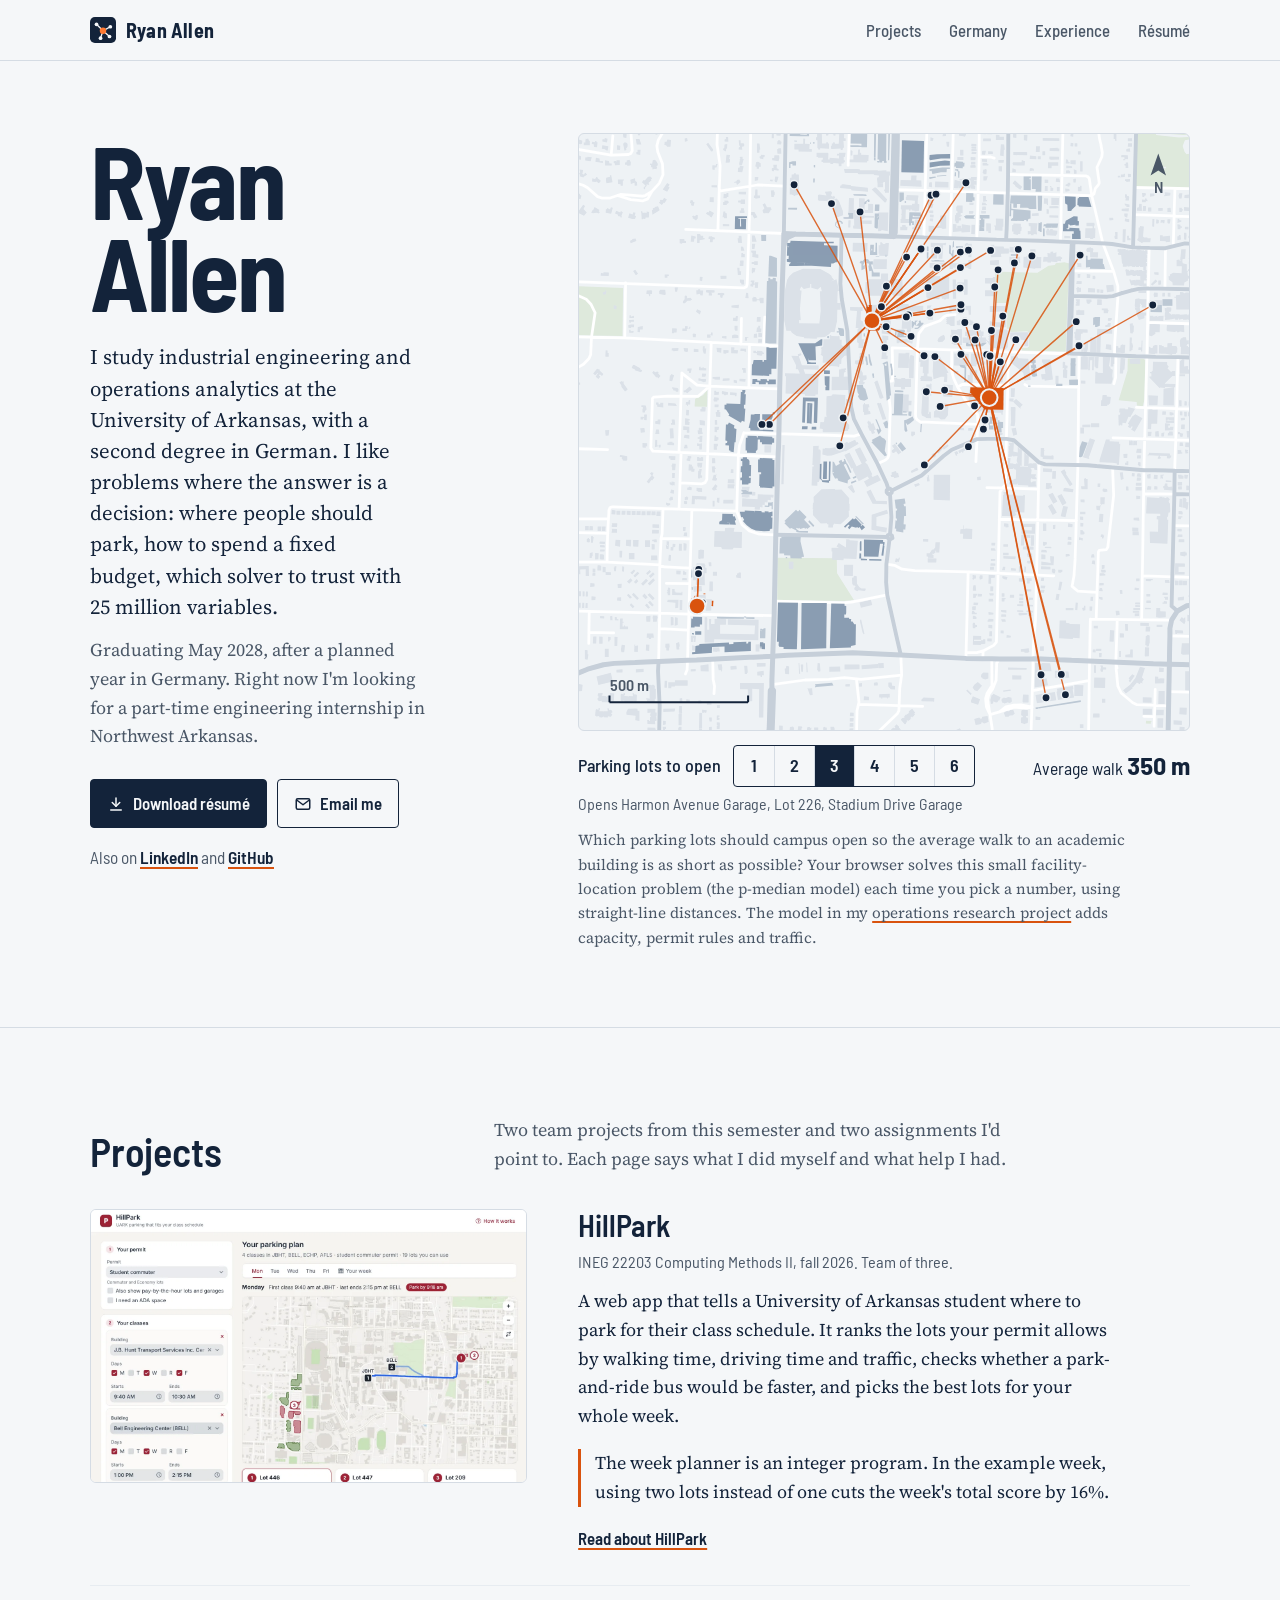
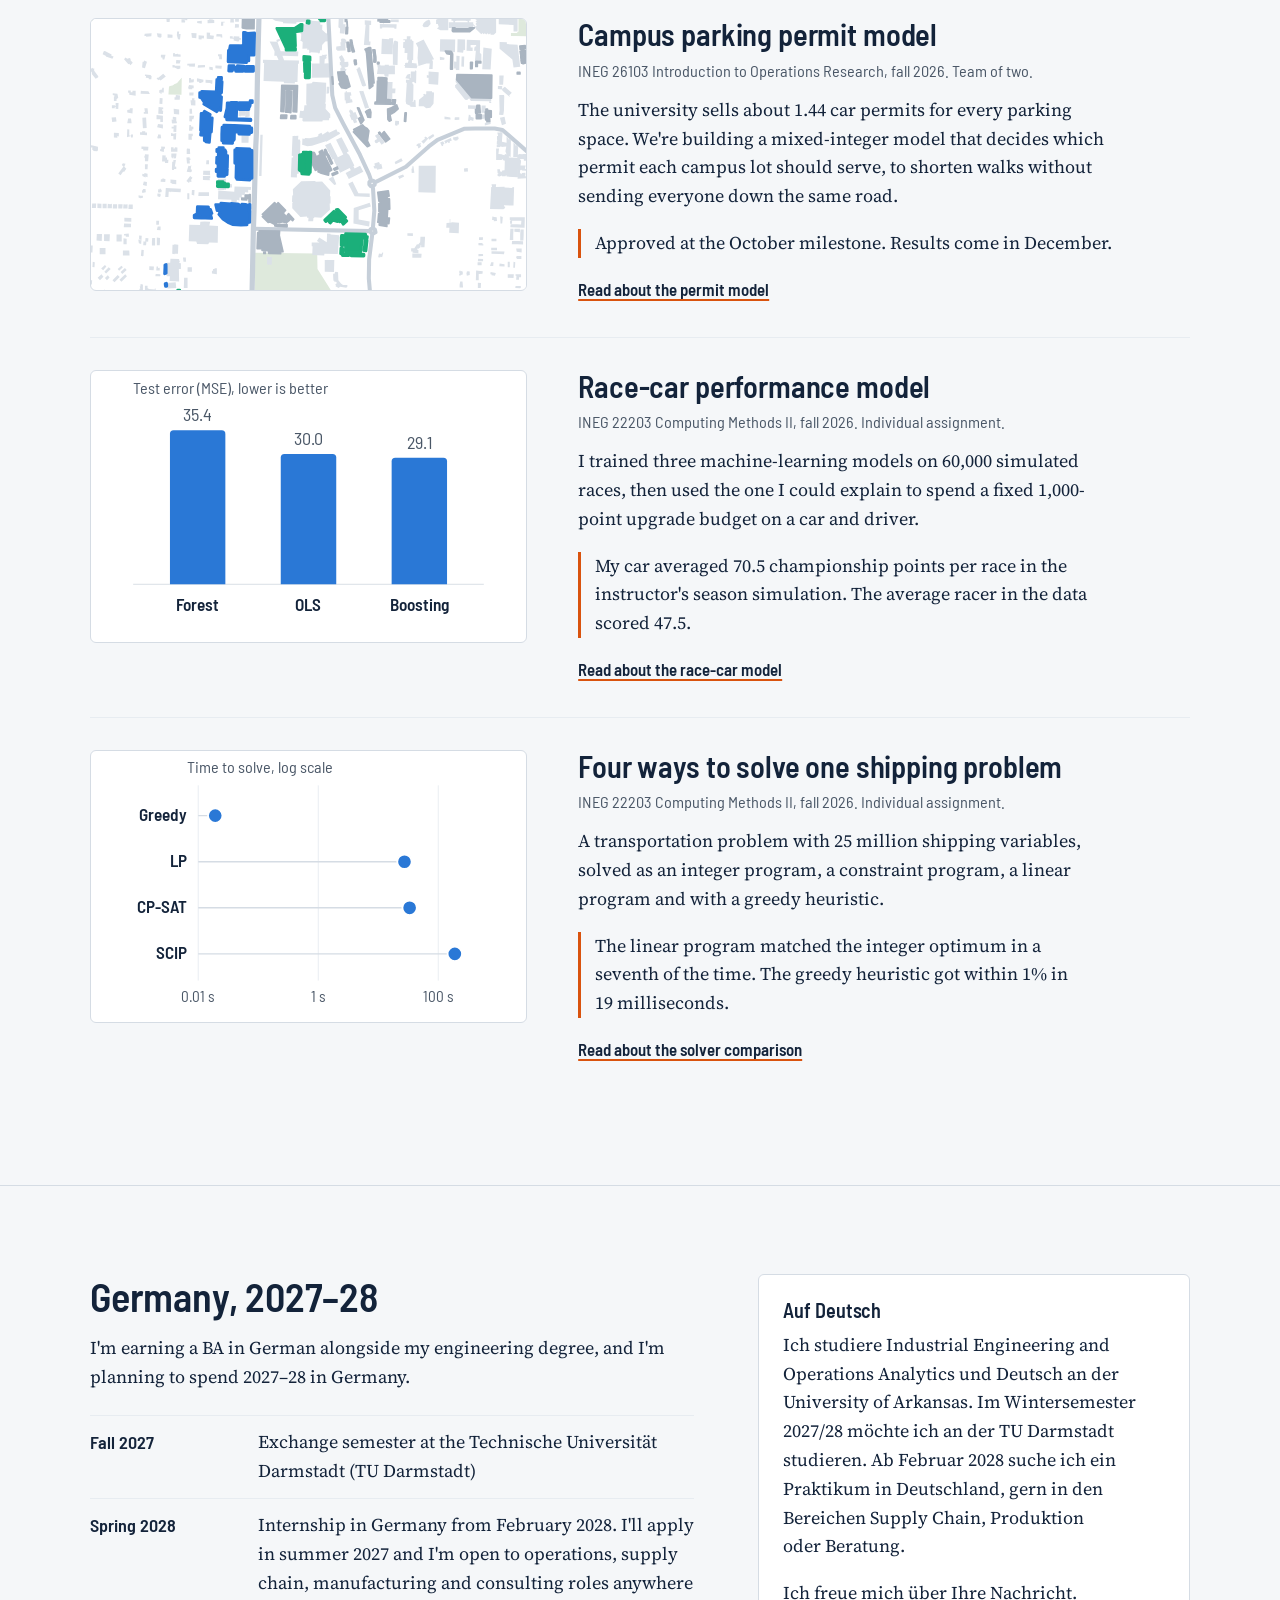
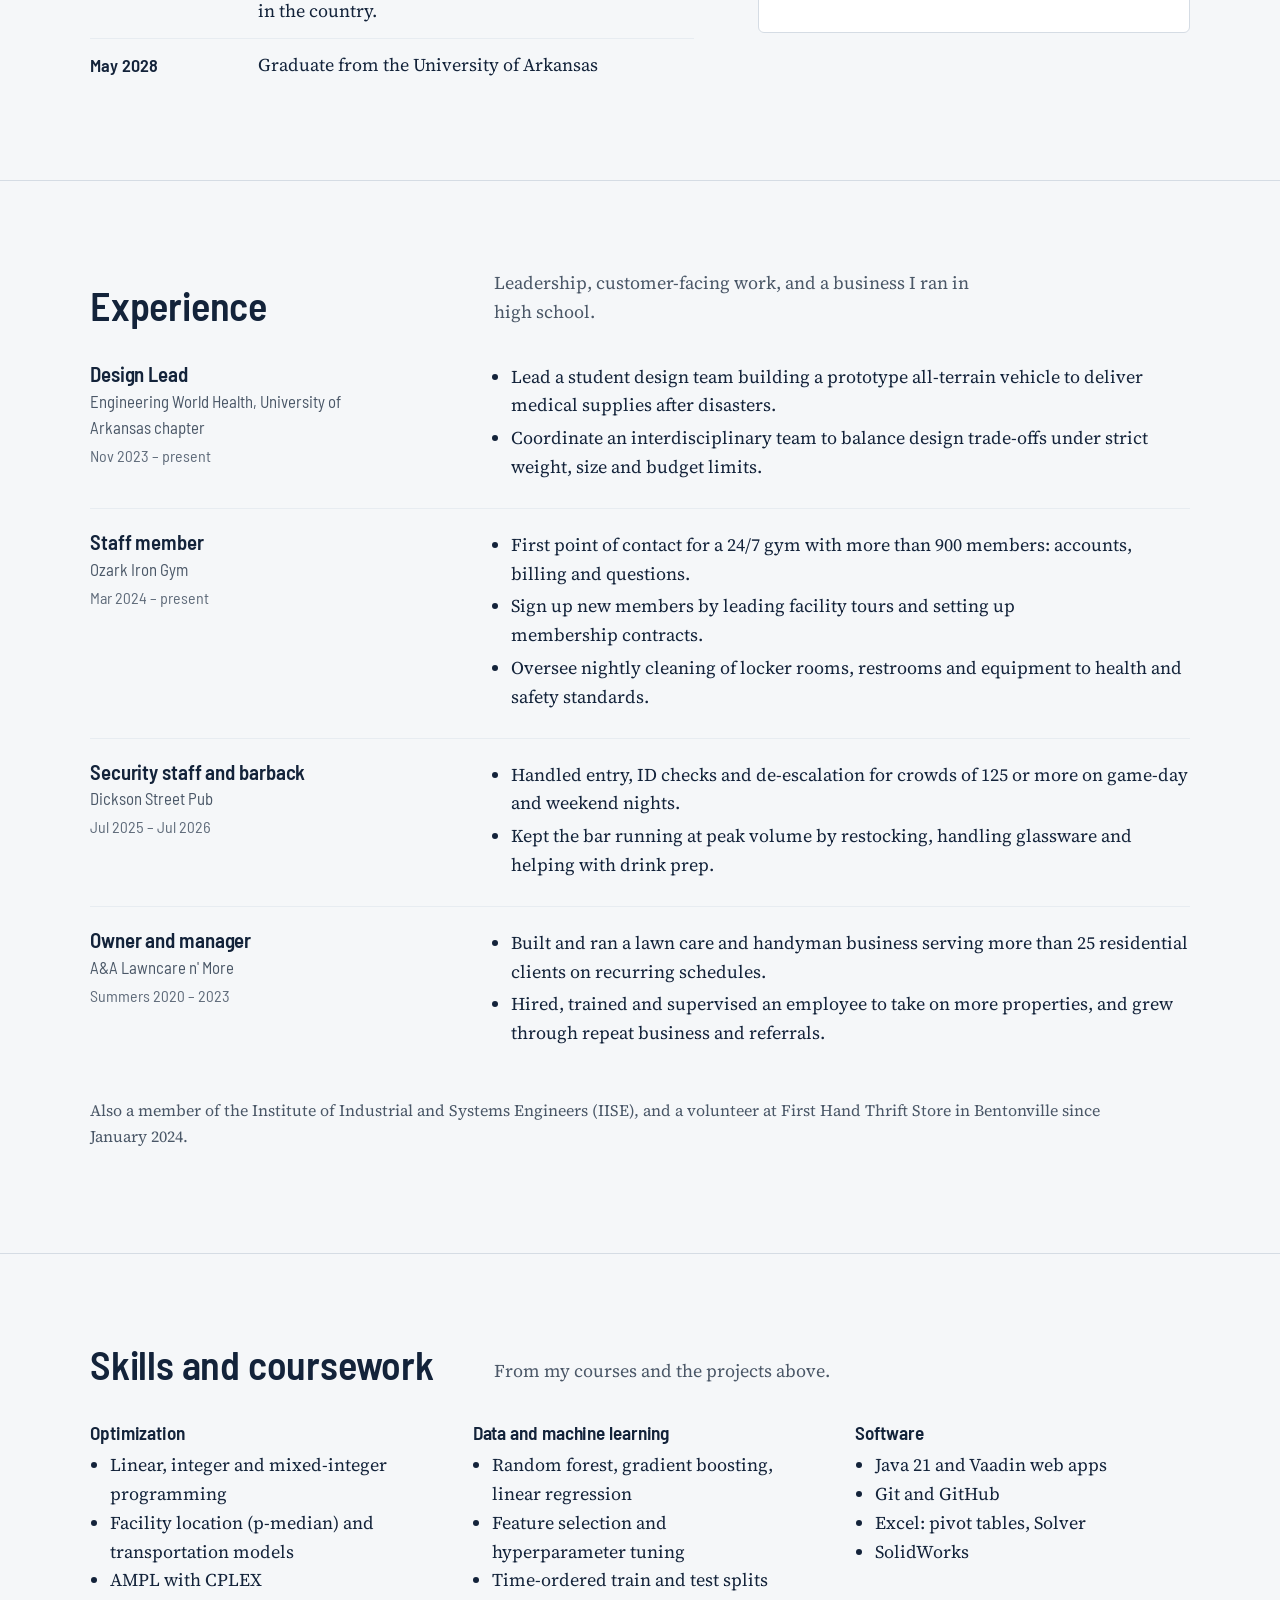
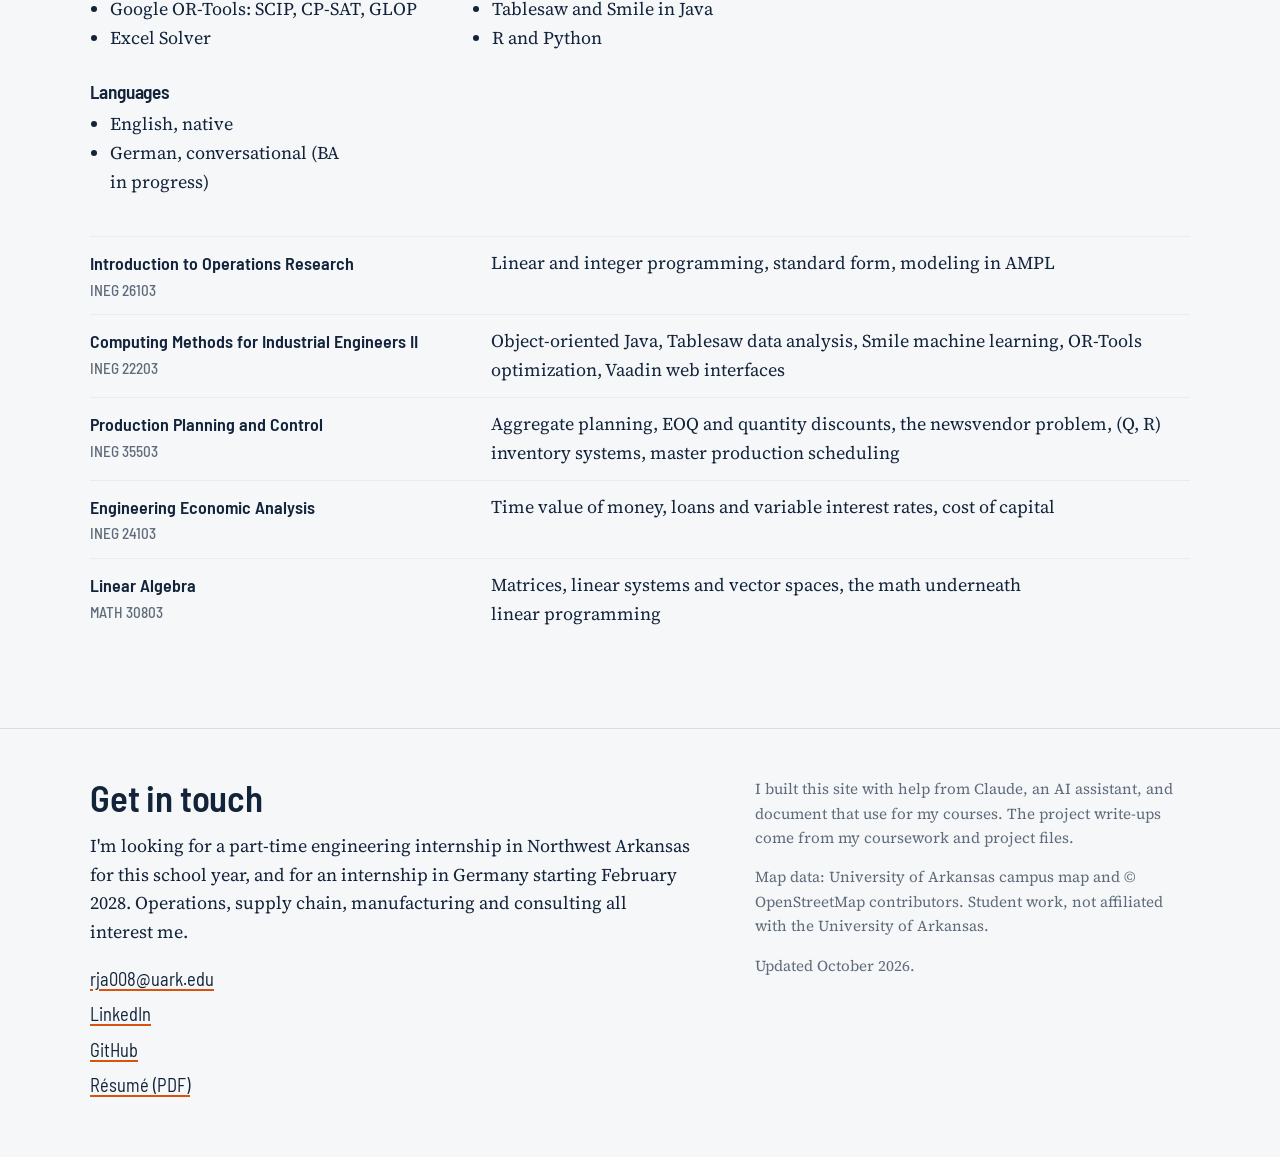
==== index.html @ 10e3cb07 "First version of the ePortfolio site Home page with a live facility-location demo, plus pages for Hi" ====
<!doctype html>
<html lang="en">
<head>
<meta charset="utf-8">
<meta name="viewport" content="width=device-width, initial-scale=1">
<title>Ryan Allen | Industrial Engineering Portfolio</title>
<meta name="description" content="Industrial engineering and operations analytics student at the University of Arkansas: optimization, machine learning and decision tools. Class of 2028, heading to Germany in 2027–28.">
<link rel="canonical" href="https://ryanallen2004.github.io/">
<meta property="og:type" content="website">
<meta property="og:title" content="Ryan Allen | Industrial Engineering Portfolio">
<meta property="og:description" content="Industrial engineering and operations analytics student at the University of Arkansas: optimization, machine learning and decision tools. Class of 2028, heading to Germany in 2027–28.">
<meta property="og:url" content="https://ryanallen2004.github.io/">
<meta property="og:image" content="https://ryanallen2004.github.io/og.png">
<meta property="og:image:width" content="1200">
<meta property="og:image:height" content="630">
<meta name="twitter:card" content="summary_large_image">
<meta name="theme-color" content="#F5F7F9" media="(prefers-color-scheme: light)">
<meta name="theme-color" content="#0F1B2B" media="(prefers-color-scheme: dark)">
<link rel="icon" href="favicon.svg" type="image/svg+xml">
<link rel="preconnect" href="https://fonts.googleapis.com">
<link rel="preconnect" href="https://fonts.gstatic.com" crossorigin>
<link rel="stylesheet" href="https://fonts.googleapis.com/css2?family=Barlow+Semi+Condensed:wght@500;600;700&family=Source+Serif+4:ital,opsz,wght@0,8..60,400;0,8..60,600;1,8..60,400&display=swap">
<link rel="stylesheet" href="assets/site.css">
</head>
<body>
<a class="skip" href="#main">Skip to content</a>
<header class="top">
  <div class="wrap">
    <a class="brand" href="./"><svg viewBox="0 0 32 32" aria-hidden="true"><rect width="32" height="32" rx="6" fill="#13233A"/><g stroke="#F5F7F9" stroke-width="1.6" stroke-linecap="round"><path d="M16 17 8 9M16 17l9-5M16 17l-3 9M16 17l8 7"/></g><g fill="#F5F7F9"><circle cx="8" cy="9" r="2.3"/><circle cx="25" cy="12" r="2.3"/><circle cx="13" cy="26" r="2.3"/><circle cx="24" cy="24" r="2.3"/></g><circle cx="16" cy="17" r="4" fill="#FF7A33"/></svg>Ryan Allen</a>
    <nav aria-label="Main"><ul><li class=""><a href="#projects">Projects</a></li><li class="opt"><a href="#germany">Germany</a></li><li class="opt"><a href="#experience">Experience</a></li><li class=""><a href="assets/Ryan_Allen_Resume.pdf">Résumé</a></li></ul></nav>
  </div>
</header>
<main id="main">

<section class="hero" aria-labelledby="name">
  <div class="wrap">
    <div>
      <h1 id="name"><span>Ryan</span><span>Allen</span></h1>
      <p class="lead">I study industrial engineering and operations analytics at the University of Arkansas, with a second degree in German. I like problems where the answer is a decision: where people should park, how to spend a fixed budget, which solver to trust with 25&nbsp;million variables.</p>
      <p class="sub">Graduating May 2028, after a planned year in Germany. Right now I'm looking for a part-time engineering internship in Northwest Arkansas.</p>
      <div class="actions">
        <a class="btn primary" href="assets/Ryan_Allen_Resume.pdf"><svg viewBox="0 0 24 24" fill="none" stroke="currentColor" stroke-width="2" stroke-linecap="round" stroke-linejoin="round" aria-hidden="true"><path d="M12 4v11"/><path d="m7 10 5 5 5-5"/><path d="M5 20h14"/></svg>Download résumé</a>
        <a class="btn" href="mailto:rja008@uark.edu"><svg viewBox="0 0 24 24" fill="none" stroke="currentColor" stroke-width="2" stroke-linecap="round" stroke-linejoin="round" aria-hidden="true"><rect x="3" y="5" width="18" height="14" rx="2"/><path d="m4 7 8 6 8-6"/></svg>Email me</a>
      </div>
      <p class="elsewhere">Also on <a href="https://www.linkedin.com/in/ryan-allen-693738390">LinkedIn</a> and <a href="https://github.com/RyanAllen2004">GitHub</a></p>
    </div>
    <figure class="solver" id="solver" data-src="assets/hero-data.json" data-view="1000 230 2200 2150">
      <div class="solver-frame"></div>
      <div class="solver-controls">
        <div class="kpick"><span id="k-label">Parking lots to open</span><div class="seg" role="radiogroup" aria-labelledby="k-label"><button type="button" role="radio" data-k="1" aria-checked="false" tabindex="-1">1</button><button type="button" role="radio" data-k="2" aria-checked="false" tabindex="-1">2</button><button type="button" role="radio" data-k="3" aria-checked="true" tabindex="0">3</button><button type="button" role="radio" data-k="4" aria-checked="false" tabindex="-1">4</button><button type="button" role="radio" data-k="5" aria-checked="false" tabindex="-1">5</button><button type="button" role="radio" data-k="6" aria-checked="false" tabindex="-1">6</button></div></div>
        <p class="readout" id="solver-readout" aria-live="polite"></p>
      </div>
      <p class="opened" id="solver-opened"></p>
      <figcaption>Which parking lots should campus open so the average walk to an academic building is as short as possible? Your browser solves this small facility-location problem (the p-median model) each time you pick a number, using straight-line distances. The model in my <a href="parking-model/">operations research project</a> adds capacity, permit rules and traffic.</figcaption>
    </figure>
  </div>
</section>

<section class="section" id="projects" aria-labelledby="projects-h">
  <div class="wrap">
    <div class="section-head">
      <h2 id="projects-h">Projects</h2>
      <p>Two team projects from this semester and two assignments I'd point to. Each page says what I did myself and what help I had.</p>
    </div>
    <ul class="work">
      <li>
        <a class="thumb" href="hillpark/" tabindex="-1" aria-hidden="true"><img src="assets/img/hillpark-plan.webp" alt="" width="1360" height="900" loading="lazy" decoding="async"></a>
        <div>
          <h3><a href="hillpark/">HillPark</a></h3>
          <p class="meta">INEG 22203 Computing Methods II, fall 2026. Team of three.</p>
          <p>A web app that tells a University of Arkansas student where to park for their class schedule. It ranks the lots your permit allows by walking time, driving time and traffic, checks whether a park-and-ride bus would be faster, and picks the best lots for your whole week.</p>
          <p class="result">The week planner is an integer program. In the example week, using two lots instead of one cuts the week's total score by 16%.</p>
          <a class="more" href="hillpark/">Read about HillPark</a>
        </div>
      </li>
      <li>
        <a class="thumb mapbox" href="parking-model/" tabindex="-1" aria-hidden="true" data-lotmap="assets/hero-data.json" data-view="1150 950 1500 940" data-thumb></a>
        <div>
          <h3><a href="parking-model/">Campus parking permit model</a></h3>
          <p class="meta">INEG 26103 Introduction to Operations Research, fall 2026. Team of two.</p>
          <p>The university sells about 1.44 car permits for every parking space. We're building a mixed-integer model that decides which permit each campus lot should serve, to shorten walks without sending everyone down the same road.</p>
          <p class="result">Approved at the October milestone. Results come in December.</p>
          <a class="more" href="parking-model/">Read about the permit model</a>
        </div>
      </li>
      <li>
        <a class="thumb" href="race-car/" tabindex="-1" aria-hidden="true"><svg class="chart" viewBox="0 0 480 300" aria-hidden="true" focusable="false"><line class="axis" x1="46" y1="236" x2="434" y2="236"/><path class="bar" d="M86.7,236 V69.6 Q86.7,65.6 90.7,65.6 H144.0 Q148.0,65.6 148.0,69.6 V236 Z"/><text x="117.3" y="55.6" text-anchor="middle" style="font-size:20px">35.4</text><text class="lbl" x="117.3" y="266" text-anchor="middle" style="font-size:19px">Forest</text><path class="bar" d="M209.3,236 V95.8 Q209.3,91.8 213.3,91.8 H266.7 Q270.7,91.8 270.7,95.8 V236 Z"/><text x="240.0" y="81.8" text-anchor="middle" style="font-size:20px">30.0</text><text class="lbl" x="240.0" y="266" text-anchor="middle" style="font-size:19px">OLS</text><path class="bar" d="M332.0,236 V100.1 Q332.0,96.1 336.0,96.1 H389.3 Q393.3,96.1 393.3,100.1 V236 Z"/><text x="362.7" y="86.1" text-anchor="middle" style="font-size:20px">29.1</text><text class="lbl" x="362.7" y="266" text-anchor="middle" style="font-size:19px">Boosting</text><text x="46" y="26" style="font-size:18px">Test error (MSE), lower is better</text></svg></a>
        <div>
          <h3><a href="race-car/">Race-car performance model</a></h3>
          <p class="meta">INEG 22203 Computing Methods II, fall 2026. Individual assignment.</p>
          <p>I trained three machine-learning models on 60,000 simulated races, then used the one I could explain to spend a fixed 1,000-point upgrade budget on a car and driver.</p>
          <p class="result">My car averaged 70.5 championship points per race in the instructor's season simulation. The average racer in the data scored 47.5.</p>
          <a class="more" href="race-car/">Read about the race-car model</a>
        </div>
      </li>
      <li>
        <a class="thumb" href="transportation/" tabindex="-1" aria-hidden="true"><svg class="chart" viewBox="0 0 480 300" aria-hidden="true" focusable="false"><line class="grid" x1="118.0" y1="38" x2="118.0" y2="254"/><text x="118.0" y="278" text-anchor="middle" style="font-size:17px">0.01 s</text><line class="grid" x1="250.8" y1="38" x2="250.8" y2="254"/><text x="250.8" y="278" text-anchor="middle" style="font-size:17px">1 s</text><line class="grid" x1="383.6" y1="38" x2="383.6" y2="254"/><text x="383.6" y="278" text-anchor="middle" style="font-size:17px">100 s</text><line x1="118" y1="71.5" x2="136.8" y2="71.5" style="stroke:var(--rule);stroke-width:1.5"/><text class="lbl" x="106" y="77.5" text-anchor="end" style="font-size:19px">Greedy</text><circle class="dot" cx="136.8" cy="71.5" r="8"/><line x1="118" y1="122.5" x2="346.2" y2="122.5" style="stroke:var(--rule);stroke-width:1.5"/><text class="lbl" x="106" y="128.5" text-anchor="end" style="font-size:19px">LP</text><circle class="dot" cx="346.2" cy="122.5" r="8"/><line x1="118" y1="173.5" x2="351.9" y2="173.5" style="stroke:var(--rule);stroke-width:1.5"/><text class="lbl" x="106" y="179.5" text-anchor="end" style="font-size:19px">CP-SAT</text><circle class="dot" cx="351.9" cy="173.5" r="8"/><line x1="118" y1="224.5" x2="401.9" y2="224.5" style="stroke:var(--rule);stroke-width:1.5"/><text class="lbl" x="106" y="230.5" text-anchor="end" style="font-size:19px">SCIP</text><circle class="dot" cx="401.9" cy="224.5" r="8"/><text x="106" y="24" style="font-size:18px">Time to solve, log scale</text></svg></a>
        <div>
          <h3><a href="transportation/">Four ways to solve one shipping problem</a></h3>
          <p class="meta">INEG 22203 Computing Methods II, fall 2026. Individual assignment.</p>
          <p>A transportation problem with 25 million shipping variables, solved as an integer program, a constraint program, a linear program and with a greedy heuristic.</p>
          <p class="result">The linear program matched the integer optimum in a seventh of the time. The greedy heuristic got within 1% in 19 milliseconds.</p>
          <a class="more" href="transportation/">Read about the solver comparison</a>
        </div>
      </li>
    </ul>
  </div>
</section>

<section class="section" id="germany" aria-labelledby="germany-h">
  <div class="wrap de">
    <div>
      <h2 id="germany-h">Germany, 2027–28</h2>
      <p style="margin-top:16px">I'm earning a BA in German alongside my engineering degree, and I'm planning to spend 2027–28 in Germany.</p>
      <ul class="plan">
        <li><span class="when">Fall 2027</span><span>Exchange semester at the Technische Universität Darmstadt (TU Darmstadt)</span></li>
        <li><span class="when">Spring 2028</span><span>Internship in Germany from February 2028. I'll apply in summer 2027 and I'm open to operations, supply chain, manufacturing and consulting roles anywhere in the country.</span></li>
        <li><span class="when">May 2028</span><span>Graduate from the University of Arkansas</span></li>
      </ul>
    </div>
    <div class="deutsch" lang="de">
      <h3>Auf Deutsch</h3>
      <p>Ich studiere Industrial Engineering and Operations Analytics und Deutsch an der University of Arkansas. Im Wintersemester 2027/28 möchte ich an der TU Darmstadt studieren. Ab Februar 2028 suche ich ein Praktikum in Deutschland, gern in den Bereichen Supply Chain, Produktion oder Beratung.</p>
      <p>Ich freue mich über Ihre Nachricht.</p>
    </div>
  </div>
</section>

<section class="section" id="experience" aria-labelledby="experience-h">
  <div class="wrap">
    <div class="section-head">
      <h2 id="experience-h">Experience</h2>
      <p>Leadership, customer-facing work, and a business I ran in high school.</p>
    </div>
    <ul class="jobs">
      <li>
        <div><h3>Design Lead</h3><p class="org">Engineering World Health, University of Arkansas chapter</p><p class="when">Nov 2023 – present</p></div>
        <ul>
          <li>Lead a student design team building a prototype all-terrain vehicle to deliver medical supplies after disasters.</li>
          <li>Coordinate an interdisciplinary team to balance design trade-offs under strict weight, size and budget limits.</li>
        </ul>
      </li>
      <li>
        <div><h3>Staff member</h3><p class="org">Ozark Iron Gym</p><p class="when">Mar 2024 – present</p></div>
        <ul>
          <li>First point of contact for a 24/7 gym with more than 900 members: accounts, billing and questions.</li>
          <li>Sign up new members by leading facility tours and setting up membership contracts.</li>
          <li>Oversee nightly cleaning of locker rooms, restrooms and equipment to health and safety standards.</li>
        </ul>
      </li>
      <li>
        <div><h3>Security staff and barback</h3><p class="org">Dickson Street Pub</p><p class="when">Jul 2025 – Jul 2026</p></div>
        <ul>
          <li>Handled entry, ID checks and de-escalation for crowds of 125 or more on game-day and weekend nights.</li>
          <li>Kept the bar running at peak volume by restocking, handling glassware and helping with drink prep.</li>
        </ul>
      </li>
      <li>
        <div><h3>Owner and manager</h3><p class="org">A&amp;A Lawncare n' More</p><p class="when">Summers 2020 – 2023</p></div>
        <ul>
          <li>Built and ran a lawn care and handyman business serving more than 25 residential clients on recurring schedules.</li>
          <li>Hired, trained and supervised an employee to take on more properties, and grew through repeat business and referrals.</li>
        </ul>
      </li>
    </ul>
    <p class="note" style="margin-top:24px">Also a member of the Institute of Industrial and Systems Engineers (IISE), and a volunteer at First Hand Thrift Store in Bentonville since January 2024.</p>
  </div>
</section>

<section class="section" id="skills" aria-labelledby="skills-h">
  <div class="wrap">
    <div class="section-head">
      <h2 id="skills-h">Skills and coursework</h2>
      <p>From my courses and the projects above.</p>
    </div>
    <div class="skills">
      <div><h3>Optimization</h3><ul>
        <li>Linear, integer and mixed-integer programming</li>
        <li>Facility location (p-median) and transportation models</li>
        <li>AMPL with CPLEX</li>
        <li>Google OR-Tools: SCIP, CP-SAT, GLOP</li>
        <li>Excel Solver</li></ul></div>
      <div><h3>Data and machine learning</h3><ul>
        <li>Random forest, gradient boosting, linear regression</li>
        <li>Feature selection and hyperparameter tuning</li>
        <li>Time-ordered train and test splits</li>
        <li>Tablesaw and Smile in Java</li>
        <li>R and Python</li></ul></div>
      <div><h3>Software</h3><ul>
        <li>Java 21 and Vaadin web apps</li>
        <li>Git and GitHub</li>
        <li>Excel: pivot tables, Solver</li>
        <li>SolidWorks</li></ul></div>
      <div><h3>Languages</h3><ul>
        <li>English, native</li>
        <li>German, conversational (BA in progress)</li></ul></div>
    </div>
    <ul class="courses" aria-label="Relevant courses">
      <li><span class="c">Introduction to Operations Research<small>INEG 26103</small></span><span>Linear and integer programming, standard form, modeling in AMPL</span></li>
      <li><span class="c">Computing Methods for Industrial Engineers II<small>INEG 22203</small></span><span>Object-oriented Java, Tablesaw data analysis, Smile machine learning, OR-Tools optimization, Vaadin web interfaces</span></li>
      <li><span class="c">Production Planning and Control<small>INEG 35503</small></span><span>Aggregate planning, EOQ and quantity discounts, the newsvendor problem, (Q, R) inventory systems, master production scheduling</span></li>
      <li><span class="c">Engineering Economic Analysis<small>INEG 24103</small></span><span>Time value of money, loans and variable interest rates, cost of capital</span></li>
      <li><span class="c">Linear Algebra<small>MATH 30803</small></span><span>Matrices, linear systems and vector spaces, the math underneath linear programming</span></li>
    </ul>
  </div>
</section>

</main>
<footer class="foot" id="contact">
  <div class="wrap">
    <div>
      <h2>Get in touch</h2>
      <p>I'm looking for a part-time engineering internship in Northwest Arkansas for this school year, and for an internship in Germany starting February 2028. Operations, supply chain, manufacturing and consulting all interest me.</p>
      <ul class="contact">
        <li><a href="mailto:rja008@uark.edu">rja008@uark.edu</a></li>
        <li><a href="https://www.linkedin.com/in/ryan-allen-693738390">LinkedIn</a></li>
        <li><a href="https://github.com/RyanAllen2004">GitHub</a></li>
        <li><a href="assets/Ryan_Allen_Resume.pdf">Résumé (PDF)</a></li>
      </ul>
    </div>
    <div class="fine">
      <p>I built this site with help from Claude, an AI assistant, and document that use for my courses. The project write-ups come from my coursework and project files.</p>
      <p>Map data: University of Arkansas campus map and © OpenStreetMap contributors. Student work, not affiliated with the University of Arkansas.</p>
      <p>Updated October 2026.</p>
    </div>
  </div>
</footer>
<script src="assets/site.js" defer></script>
</body>
</html>
---- assets/site.css ----
/* Ryan Allen portfolio
   Type: Barlow Semi Condensed (a DIN-style industrial grotesque) for headings and UI,
   Source Serif 4 for reading and math. Palette: drafting-film white, navy ink, safety orange. */

:root {
  color-scheme: light;
  --paper: #F5F7F9;
  --surface: #FFFFFF;
  --ink: #13233A;
  --ink-2: #4A5767;
  --ink-3: #5F6B7A;
  --rule: #D5DCE4;
  --rule-soft: #E7ECF1;
  --signal: #D9530E;
  --signal-text: #B5440A;
  --focus: #1F6FD1;

  --map-bg: #EEF2F5;
  --map-bld: #DBE1E8;
  --map-road: #FFFFFF;
  --map-road-major: #C6CFD9;
  --map-green: #DEE9DC;
  --lot: #BCC8D4;
  --lot-cand: #8A9DB2;

  --series-1: #2a78d6;
  --series-3: #1baf7a;
  --neutral-mark: #A9B4C0;

  --display: "Barlow Semi Condensed", "DIN Alternate", "Arial Narrow", sans-serif;
  --text: "Source Serif 4", "Iowan Old Style", Georgia, serif;
  --measure: 66ch;
  --gutter: clamp(16px, 4vw, 40px);
  --max: 1180px;
}

@media (prefers-color-scheme: dark) {
  :root:where(:not([data-theme="light"])) {
    color-scheme: dark;
    --paper: #0F1B2B;
    --surface: #142338;
    --ink: #E7ECF2;
    --ink-2: #AEB9C6;
    --ink-3: #93A0B0;
    --rule: #26384F;
    --rule-soft: #1C2D43;
    --signal: #FF7A33;
    --signal-text: #FF8A4C;
    --focus: #6EA8FF;
    --map-bg: #12223A;
    --map-bld: #1C2E46;
    --map-road: #22364F;
    --map-road-major: #2E4561;
    --map-green: #14302C;
    --lot: #2E4560;
    --lot-cand: #4C6786;
    --series-1: #3987e5;
    --series-3: #199e70;
    --neutral-mark: #4A5D74;
  }
}
:root[data-theme="dark"] {
  color-scheme: dark;
  --paper: #0F1B2B; --surface: #142338; --ink: #E7ECF2; --ink-2: #AEB9C6; --ink-3: #93A0B0;
  --rule: #26384F; --rule-soft: #1C2D43; --signal: #FF7A33; --signal-text: #FF8A4C; --focus: #6EA8FF;
  --map-bg: #12223A; --map-bld: #1C2E46; --map-road: #22364F; --map-road-major: #2E4561; --map-green: #14302C;
  --lot: #2E4560; --lot-cand: #4C6786; --series-1: #3987e5; --series-3: #199e70; --neutral-mark: #4A5D74;
}

*, *::before, *::after { box-sizing: border-box; }
html { -webkit-text-size-adjust: 100%; text-size-adjust: 100%; scroll-padding-top: 80px; }
body {
  margin: 0;
  background: var(--paper);
  color: var(--ink);
  font-family: var(--text);
  font-size: 1.125rem;
  line-height: 1.6;
  font-optical-sizing: auto;
  overflow-x: hidden;
}
img, svg { max-width: 100%; }
img { height: auto; display: block; }

a { color: inherit; text-decoration-color: var(--signal); text-decoration-thickness: 2px; text-underline-offset: 3px; }
a:hover { color: var(--signal-text); }
:focus-visible { outline: 3px solid var(--focus); outline-offset: 3px; border-radius: 2px; }

h1, h2, h3, h4 { font-family: var(--display); font-weight: 600; line-height: 1.1; letter-spacing: -0.005em; margin: 0; text-wrap: balance; }
h2 { font-size: clamp(1.9rem, 3.4vw, 2.5rem); }
h3 { font-size: 1.5rem; }
h4 { font-size: 1.2rem; }
p { margin: 0 0 1em; }
p, li { text-wrap: pretty; }

.wrap { max-width: var(--max); margin: 0 auto; padding: 0 var(--gutter); }
.skip { position: absolute; left: -999px; top: 8px; background: var(--ink); color: var(--paper); padding: 8px 12px; z-index: 10; font-family: var(--display); }
.skip:focus { left: 8px; }

/* ---- Top bar ---- */
.top { border-bottom: 1px solid var(--rule); background: var(--paper); position: sticky; top: 0; z-index: 5; }
.top .wrap { display: flex; align-items: center; justify-content: space-between; gap: 16px; min-height: 60px; }
.brand { font-family: var(--display); font-weight: 700; font-size: 1.25rem; text-decoration: none; letter-spacing: 0.01em; display: inline-flex; align-items: center; gap: 10px; }
.brand svg { width: 26px; height: 26px; flex: none; }
.top nav ul { list-style: none; display: flex; gap: clamp(12px, 2.4vw, 28px); margin: 0; padding: 0; font-family: var(--display); font-weight: 500; font-size: 1.05rem; }
.top nav a { text-decoration: none; color: var(--ink-2); }
.top nav a:hover, .top nav a[aria-current="page"] { color: var(--ink); text-decoration: underline; text-decoration-color: var(--signal); }
@media (max-width: 640px) {
  .top nav .opt { display: none; }
}

/* ---- Buttons ---- */
.actions { display: flex; flex-wrap: wrap; gap: 10px; margin-top: 28px; }
.elsewhere { font-family: var(--display); font-size: 1.08rem; color: var(--ink-2); margin: 16px 0 0; }
.elsewhere a { color: var(--ink); font-weight: 600; }
.btn {
  font-family: var(--display); font-weight: 600; font-size: 1.05rem;
  display: inline-flex; align-items: center; gap: 8px;
  padding: 10px 16px; border-radius: 4px; text-decoration: none;
  border: 1.5px solid var(--ink); color: var(--ink); background: transparent;
  min-height: 44px;
}
.btn svg { width: 18px; height: 18px; flex: none; }
.btn.primary { background: var(--ink); color: var(--paper); }
.btn:hover { border-color: var(--signal); color: var(--ink); }
.btn.primary:hover { background: var(--signal); border-color: var(--signal); color: #fff; }

/* ---- Hero ---- */
.hero { padding: clamp(32px, 6vw, 72px) 0 clamp(40px, 6vw, 80px); }
.hero .wrap { display: grid; grid-template-columns: minmax(0, 5fr) minmax(0, 7fr); gap: clamp(28px, 4vw, 56px); align-items: start; }
.hero h1 { font-size: clamp(3.4rem, 8.5vw, 6.4rem); font-weight: 700; line-height: 0.9; letter-spacing: -0.02em; margin-bottom: 24px; }
.hero h1 span { display: block; }
.lead { font-size: 1.3rem; line-height: 1.5; max-width: 34ch; margin-bottom: 14px; }
.hero .sub { color: var(--ink-2); max-width: 38ch; }
@media (max-width: 900px) {
  .hero .wrap { grid-template-columns: minmax(0, 1fr); }
}

/* ---- Facility-location map ---- */
.solver { margin: 0; }
.solver-frame { position: relative; background: var(--map-bg); border: 1px solid var(--rule); border-radius: 6px; overflow: hidden; aspect-ratio: 2200 / 2150; }
.solver-frame svg { display: block; width: 100%; height: 100%; }
.m-green { fill: var(--map-green); }
.m-bld { fill: var(--map-bld); }
.m-road { fill: none; stroke: var(--map-road); stroke-linecap: round; stroke-linejoin: round; }
.m-road-major { fill: none; stroke: var(--map-road-major); stroke-linecap: round; stroke-linejoin: round; }
.lot { fill: var(--lot); stroke: none; }
.lot.cand { fill: var(--lot-cand); cursor: help; }
.lot.open { fill: var(--signal); }
.solver .assign { fill: none; stroke: var(--signal); stroke-width: 1.4; opacity: 0.85; vector-effect: non-scaling-stroke; stroke-linecap: round; }
.solver .dem { fill: var(--ink); stroke: var(--map-bg); stroke-width: 1.5; vector-effect: non-scaling-stroke; }
.solver .hub { fill: var(--signal); stroke: var(--map-bg); stroke-width: 2; vector-effect: non-scaling-stroke; }
.solver .scale line { stroke: var(--ink); stroke-width: 2; vector-effect: non-scaling-stroke; }
.solver .scale text, .solver .north text { font-family: var(--display); font-size: 58px; fill: var(--ink-2); font-weight: 600; }
.solver .north path { fill: var(--ink-2); }

.solver-controls { display: flex; flex-wrap: wrap; align-items: center; justify-content: space-between; gap: 12px 24px; margin-top: 14px; }
.kpick { display: flex; flex-wrap: wrap; align-items: center; gap: 8px 12px; font-family: var(--display); font-weight: 500; }
.kpick .seg { flex: none; }
.kpick .seg { display: inline-flex; border: 1.5px solid var(--ink); border-radius: 4px; overflow: hidden; }
.kpick button {
  font: inherit; font-weight: 600; min-width: 40px; min-height: 40px; border: 0; background: transparent; color: var(--ink); cursor: pointer;
  border-left: 1px solid var(--rule);
}
.kpick button:first-child { border-left: 0; }
.kpick button[aria-checked="true"] { background: var(--ink); color: var(--paper); }
.kpick button:focus-visible { outline-offset: -3px; }
.readout { font-family: var(--display); font-size: 1.1rem; margin: 0; }
.readout strong { font-weight: 700; font-size: 1.6rem; font-variant-numeric: tabular-nums; }
.solver figcaption { margin-top: 12px; font-size: 0.95rem; color: var(--ink-2); max-width: 70ch; }
.solver .opened { font-family: var(--display); color: var(--ink-2); font-size: 1rem; margin: 4px 0 0; min-height: 1.5em; }

.lot.g-c { fill: var(--series-1); }
.lot.g-f { fill: var(--series-3); }
.lot.g-o { fill: var(--neutral-mark); }
.mapbox { background: var(--map-bg); aspect-ratio: 3240 / 2610; }
.mapbox svg { display: block; width: 100%; height: 100%; }
.lot.g-c, .lot.g-f, .lot.g-o { stroke: var(--map-bg); stroke-width: 3; }
.thumb .lot.g-c { stroke: var(--series-1); stroke-width: 10; stroke-linejoin: round; }
.thumb .lot.g-f { stroke: var(--series-3); stroke-width: 10; stroke-linejoin: round; }
.thumb .lot.g-o { stroke: var(--neutral-mark); stroke-width: 6; stroke-linejoin: round; }

/* ---- Sections ---- */
.section { padding: clamp(48px, 7vw, 88px) 0; border-top: 1px solid var(--rule); }
.section-head { display: grid; grid-template-columns: minmax(0, 4fr) minmax(0, 8fr); gap: 24px 56px; margin-bottom: 36px; align-items: end; }
.section-head p { color: var(--ink-2); margin: 0; max-width: 60ch; }
@media (max-width: 900px) { .section-head { grid-template-columns: 1fr; } }

/* ---- Project index ---- */
.work { list-style: none; margin: 0; padding: 0; }
.work > li { display: grid; grid-template-columns: minmax(0, 5fr) minmax(0, 7fr); gap: 20px clamp(24px, 4vw, 56px); padding: 32px 0; border-top: 1px solid var(--rule-soft); }
.work > li:first-child { border-top: 0; padding-top: 0; }
.work .thumb { display: block; background: var(--surface); border: 1px solid var(--rule); border-radius: 6px; overflow: hidden; aspect-ratio: 16 / 10; }
.work .thumb img, .work .thumb svg { width: 100%; height: 100%; object-fit: cover; object-position: left top; }
.work h3 { font-size: clamp(1.5rem, 2.4vw, 1.9rem); margin-bottom: 6px; }
.work h3 a { text-decoration: none; }
.work h3 a:hover { text-decoration: underline; text-decoration-color: var(--signal); }
.meta { font-family: var(--display); color: var(--ink-2); font-size: 1.02rem; margin: 0 0 12px; }
.work p { max-width: 60ch; }
.result { border-left: 3px solid var(--signal); padding-left: 14px; }
.more { font-family: var(--display); font-weight: 600; font-size: 1.05rem; }
@media (max-width: 760px) { .work > li { grid-template-columns: 1fr; } }

/* ---- Germany ---- */
.de { display: grid; grid-template-columns: minmax(0, 7fr) minmax(0, 5fr); gap: 32px clamp(24px, 5vw, 64px); }
.de .plan { list-style: none; padding: 0; margin: 24px 0 0; display: grid; gap: 0; }
.de .plan li { display: grid; grid-template-columns: 9.5rem 1fr; gap: 16px; padding: 12px 0; border-top: 1px solid var(--rule-soft); }
.de .plan .when { font-family: var(--display); font-weight: 600; }
.deutsch { background: var(--surface); border: 1px solid var(--rule); border-radius: 6px; padding: 24px; align-self: start; }
.deutsch h3 { font-size: 1.25rem; margin-bottom: 10px; }
.deutsch p:last-child { margin-bottom: 0; }
@media (max-width: 900px) { .de { grid-template-columns: 1fr; } .de .plan li { grid-template-columns: 1fr; gap: 2px; } }

/* ---- Experience ---- */
.jobs { list-style: none; padding: 0; margin: 0; }
.jobs > li { display: grid; grid-template-columns: minmax(0, 4fr) minmax(0, 8fr); gap: 8px clamp(24px, 4vw, 56px); padding: 22px 0; border-top: 1px solid var(--rule-soft); }
.jobs > li:first-child { border-top: 0; padding-top: 0; }
.jobs h3 { font-size: 1.3rem; }
.jobs .org { font-family: var(--display); color: var(--ink-2); font-size: 1.05rem; margin: 2px 0 0; }
.jobs .when { font-family: var(--display); color: var(--ink-3); font-size: 1rem; margin: 2px 0 0; font-variant-numeric: tabular-nums; }
.jobs ul { margin: 0; padding-left: 1.1em; list-style: disc; }
.jobs li li { margin-bottom: 4px; }
@media (max-width: 760px) { .jobs > li { grid-template-columns: 1fr; } }

/* ---- Skills ---- */
.skills { display: grid; grid-template-columns: repeat(auto-fit, minmax(240px, 1fr)); gap: 28px clamp(24px, 4vw, 48px); }
.skills h3 { font-size: 1.2rem; margin-bottom: 8px; }
.skills ul { margin: 0; padding-left: 1.1em; }
.courses { list-style: none; padding: 0; margin: 40px 0 0; }
.courses li { display: grid; grid-template-columns: minmax(0, 4fr) minmax(0, 8fr); gap: 4px clamp(24px, 4vw, 56px); padding: 12px 0; border-top: 1px solid var(--rule-soft); }
.courses .c { font-family: var(--display); font-weight: 600; }
.courses .c small { display: block; font-weight: 500; color: var(--ink-3); font-size: 0.95rem; }
@media (max-width: 760px) { .courses li { grid-template-columns: 1fr; } }

/* ---- Footer ---- */
.foot { border-top: 1px solid var(--rule); padding: 48px 0 56px; }
.foot .wrap { display: grid; grid-template-columns: minmax(0, 7fr) minmax(0, 5fr); gap: 28px 56px; }
.foot h2 { font-size: clamp(1.8rem, 3vw, 2.3rem); margin-bottom: 14px; }
.foot .contact { list-style: none; padding: 0; margin: 0; font-family: var(--display); font-size: 1.15rem; display: grid; gap: 6px; }
.foot .fine { color: var(--ink-3); font-size: 0.95rem; }
@media (max-width: 760px) { .foot .wrap { grid-template-columns: 1fr; } }

/* ---- Case study pages ---- */
.case-head { padding: clamp(32px, 5vw, 64px) 0 32px; }
.back { font-family: var(--display); font-weight: 500; color: var(--ink-2); text-decoration: none; display: inline-block; margin-bottom: 20px; }
.back:hover { color: var(--ink); text-decoration: underline; text-decoration-color: var(--signal); }
.case-head h1 { font-size: clamp(2.6rem, 6vw, 4.4rem); font-weight: 700; line-height: 0.95; letter-spacing: -0.015em; margin-bottom: 18px; max-width: 18ch; }
.standfirst { font-size: 1.3rem; line-height: 1.5; max-width: 58ch; color: var(--ink); }

/* Title block, after the one on an engineering drawing */
.titleblock { display: grid; grid-template-columns: repeat(6, minmax(0, 1fr)); border: 1.5px solid var(--ink); border-radius: 2px; margin: 32px 0 0; background: var(--surface); }
.titleblock > div { padding: 10px 14px 12px; border-right: 1px solid var(--rule); border-bottom: 1px solid var(--rule); }
.titleblock dt { font-family: var(--display); font-weight: 500; font-size: 0.92rem; color: var(--ink-3); margin: 0 0 2px; }
.titleblock dd { margin: 0; font-family: var(--display); font-weight: 600; font-size: 1.08rem; line-height: 1.3; }
.titleblock dd a { font-weight: 600; }
.titleblock .w2 { grid-column: span 2; }
.titleblock .w3 { grid-column: span 3; }
.titleblock .w4 { grid-column: span 4; }
.titleblock .w6 { grid-column: span 6; }
@media (max-width: 760px) {
  .titleblock { grid-template-columns: minmax(0, 1fr) minmax(0, 1fr); }
  .titleblock > div, .titleblock .w2, .titleblock .w3, .titleblock .w4, .titleblock .w6 { grid-column: span 2; }
  .titleblock .half { grid-column: span 1; }
}

.case { display: grid; grid-template-columns: 220px minmax(0, 1fr); gap: 56px; padding-top: 24px; padding-bottom: 72px; }
.toc { position: sticky; top: 84px; align-self: start; font-family: var(--display); }
.toc h2 { font-size: 1rem; font-weight: 600; color: var(--ink-3); margin-bottom: 10px; }
.toc ol { list-style: none; padding: 0; margin: 0; border-left: 2px solid var(--rule); }
.toc a { display: block; padding: 5px 0 5px 14px; margin-left: -2px; border-left: 2px solid transparent; text-decoration: none; color: var(--ink-2); line-height: 1.3; }
.toc a:hover { color: var(--ink); }
.toc a.on { border-left-color: var(--signal); color: var(--ink); }
@media (max-width: 960px) { .case { grid-template-columns: minmax(0, 1fr); gap: 0; } .toc { display: none; } }
.prose { min-width: 0; }

.prose { max-width: var(--measure); }
.prose > section { margin-bottom: 56px; }
.prose h2 { font-size: clamp(1.7rem, 3vw, 2.1rem); margin: 0 0 16px; padding-top: 8px; }
.prose h3 { font-size: 1.3rem; margin: 28px 0 8px; }
.prose ul, .prose ol { padding-left: 1.2em; margin: 0 0 1em; }
.prose li { margin-bottom: 6px; }
.prose .wide { max-width: none; width: min(100%, 860px); }
.note { color: var(--ink-2); font-size: 1rem; }
.callout { border-left: 3px solid var(--signal); padding: 2px 0 2px 16px; margin: 0 0 1.2em; }

figure.fig { margin: 28px 0; }
figure.fig .frame { background: var(--surface); border: 1px solid var(--rule); border-radius: 6px; overflow: hidden; }
figure.fig .frame.pad { padding: 18px 18px 10px; }
figure.fig figcaption { font-size: 0.95rem; color: var(--ink-2); margin-top: 10px; }
.pair { display: grid; grid-template-columns: 1fr 1fr; gap: 16px; }
@media (max-width: 700px) { .pair { grid-template-columns: 1fr; } }

/* Math: serif italics for variables, like a textbook */
.model { background: var(--surface); border: 1px solid var(--rule); border-radius: 6px; padding: 18px 20px; margin: 20px 0 24px; overflow-x: auto; }
.model .row { display: grid; grid-template-columns: 7.5rem minmax(12rem, 20rem) minmax(0, 1fr); gap: 4px 20px; padding: 6px 0; align-items: baseline; }
.model .k { font-family: var(--display); font-weight: 600; color: var(--ink-2); }
.model .e { font-family: var(--text); font-size: 1.12rem; }
.model .c { color: var(--ink-2); font-size: 0.98rem; }
.model var, var { font-style: italic; font-family: var(--text); }
@media (max-width: 640px) { .model .row { grid-template-columns: 1fr; gap: 0; padding: 8px 0; } .model .e { white-space: normal; } }

table.data { border-collapse: collapse; width: 100%; font-size: 1rem; margin: 12px 0 20px; font-variant-numeric: tabular-nums; }
table.data th, table.data td { text-align: left; padding: 8px 12px 8px 0; border-bottom: 1px solid var(--rule); vertical-align: top; }
table.data th { font-family: var(--display); font-weight: 600; color: var(--ink-2); }
table.data td.n, table.data th.n { text-align: right; }
table.data tr.hl td { font-weight: 600; }
.tablewrap { overflow-x: auto; }
details.numbers { margin-top: 8px; font-size: 0.98rem; }
details.numbers summary { cursor: pointer; font-family: var(--display); font-weight: 600; color: var(--ink-2); }

/* Charts */
.chart text { font-family: var(--display); fill: var(--ink-2); font-size: 14px; }
.chart .lbl { fill: var(--ink); font-weight: 600; }
.chart .grid { stroke: var(--rule-soft); stroke-width: 1; }
.chart .axis { stroke: var(--rule); stroke-width: 1; }
.chart .bar { fill: var(--series-1); }
.chart .bar.muted { fill: var(--neutral-mark); }
.chart .line { fill: none; stroke: var(--series-1); stroke-width: 2; stroke-linejoin: round; stroke-linecap: round; }
.chart .dot { fill: var(--series-1); stroke: var(--surface); stroke-width: 2; }
.chart .hit { fill: transparent; cursor: default; }
.chart .hit:focus-visible { outline: none; stroke: var(--focus); stroke-width: 2; }
.legend { display: flex; flex-wrap: wrap; gap: 6px 18px; list-style: none; padding: 0; margin: 10px 0 0; font-family: var(--display); font-size: 0.98rem; color: var(--ink-2); }
.legend span.sw { display: inline-block; width: 12px; height: 12px; border-radius: 3px; margin-right: 6px; vertical-align: -1px; }

.tip { position: fixed; z-index: 20; pointer-events: none; background: var(--ink); color: var(--paper); font-family: var(--display); font-size: 0.98rem; line-height: 1.35; padding: 7px 10px; border-radius: 4px; max-width: 260px; opacity: 0; transition: opacity 0.12s; }
.tip.show { opacity: 1; }

.teammates { list-style: none; padding: 0; margin: 0; }
.teammates li { padding: 8px 0; border-top: 1px solid var(--rule-soft); }

@media (prefers-reduced-motion: reduce) {
  *, *::before, *::after { transition: none !important; animation: none !important; }
}
@media print {
  .top, .toc, .solver-controls { display: none; }
  body { background: #fff; }
}

/* Code excerpts */
code { font-family: ui-monospace, "SF Mono", Menlo, Consolas, monospace; font-size: 0.86em; background: var(--rule-soft); padding: 1px 5px; border-radius: 3px; }
pre.code { background: var(--surface); border: 1px solid var(--rule); border-radius: 6px; padding: 16px 18px; overflow-x: auto; margin: 12px 0 20px; line-height: 1.5; }
pre.code code { background: none; padding: 0; font-size: 0.82rem; white-space: pre; }

/* Let code and models use the empty column to the right on wide screens */
@media (min-width: 1200px) {
  .prose pre.code, .prose .model { width: calc(100% + 220px); }
}
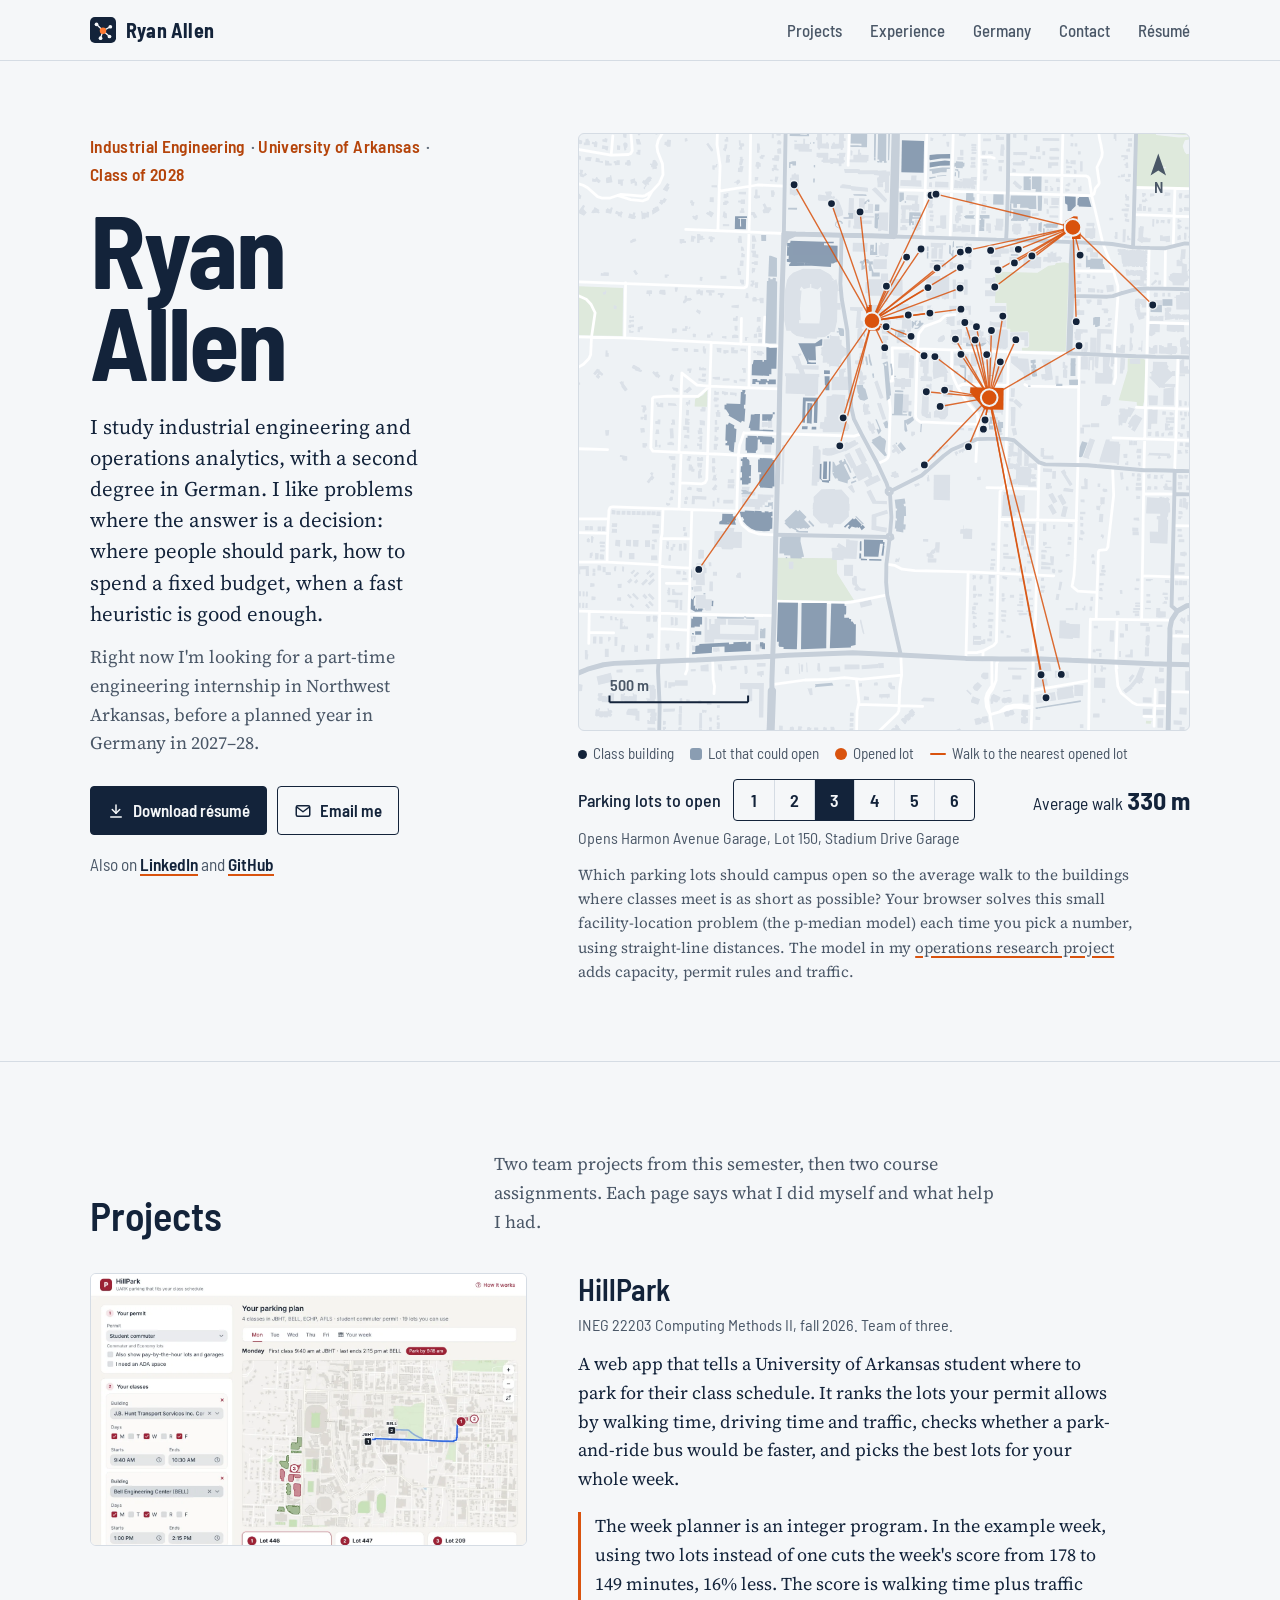
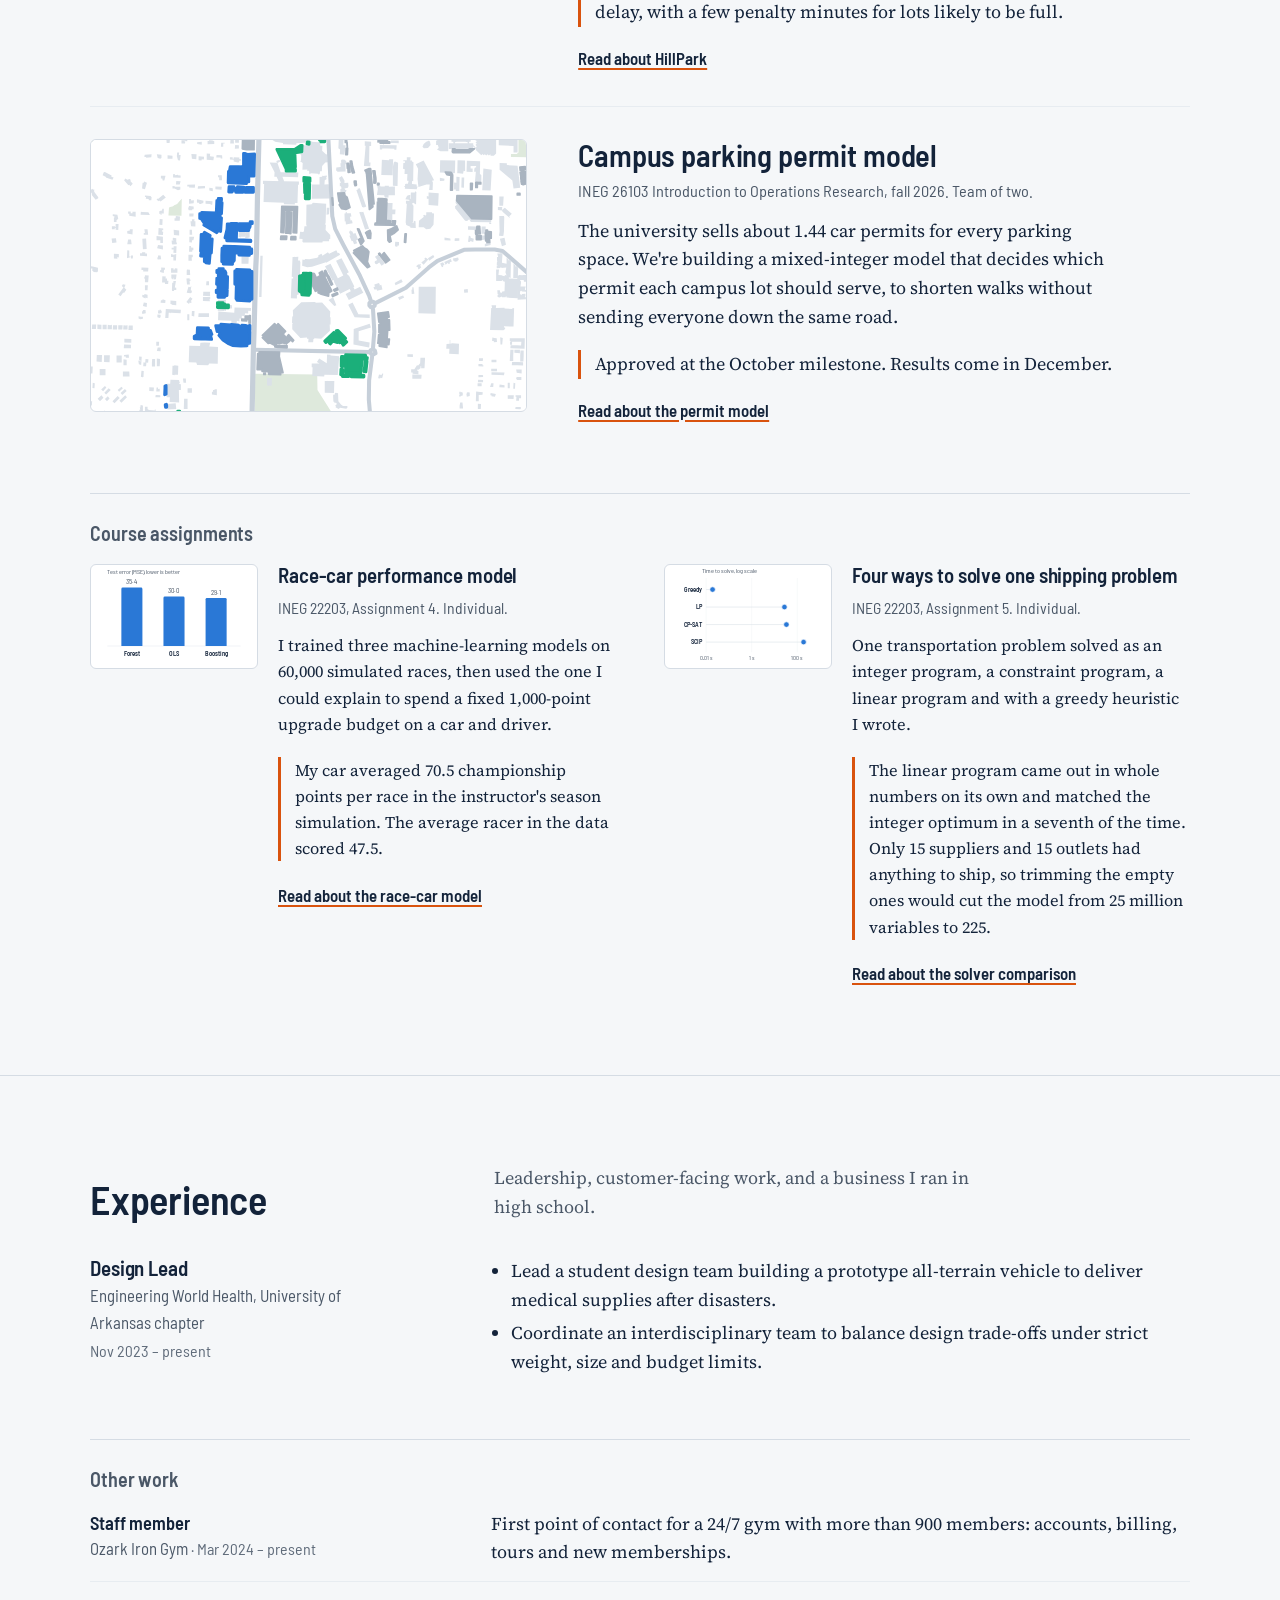
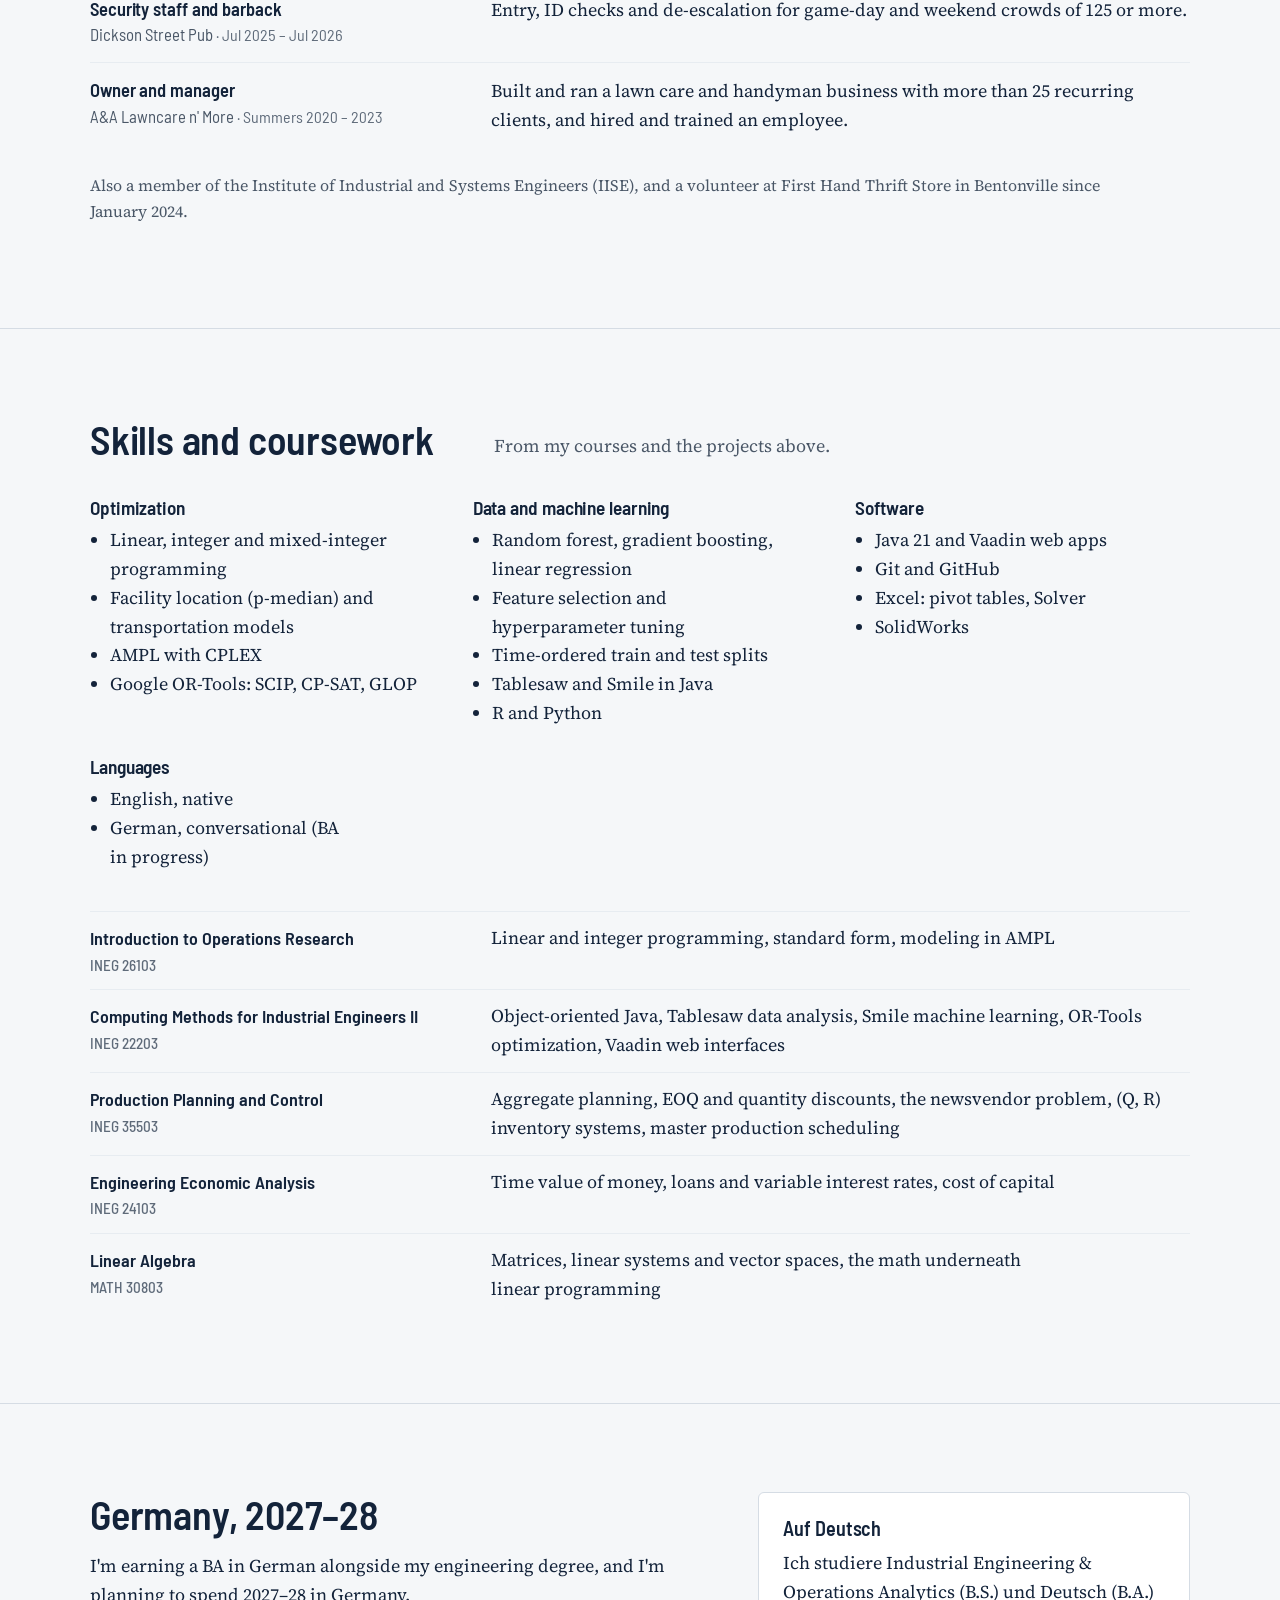
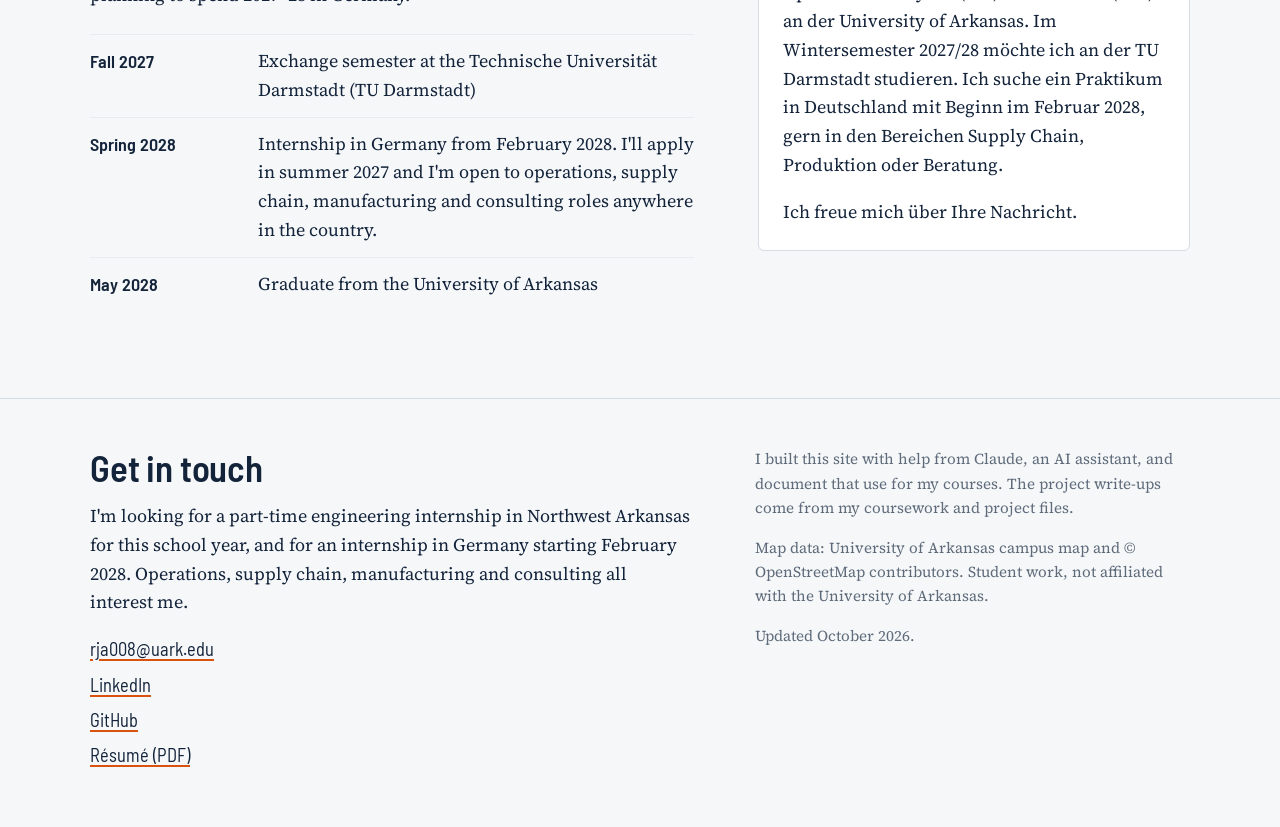
==== commit ed6a4863: "Apply site review items 1-15 - Link Sam Brown's ePortfolio on the HillPark page - Hero map: count on" ====
--- a/index.html
+++ b/index.html
@@ -27,7 +27,7 @@
 <header class="top">
   <div class="wrap">
     <a class="brand" href="./"><svg viewBox="0 0 32 32" aria-hidden="true"><rect width="32" height="32" rx="6" fill="#13233A"/><g stroke="#F5F7F9" stroke-width="1.6" stroke-linecap="round"><path d="M16 17 8 9M16 17l9-5M16 17l-3 9M16 17l8 7"/></g><g fill="#F5F7F9"><circle cx="8" cy="9" r="2.3"/><circle cx="25" cy="12" r="2.3"/><circle cx="13" cy="26" r="2.3"/><circle cx="24" cy="24" r="2.3"/></g><circle cx="16" cy="17" r="4" fill="#FF7A33"/></svg>Ryan Allen</a>
-    <nav aria-label="Main"><ul><li class=""><a href="#projects">Projects</a></li><li class="opt"><a href="#germany">Germany</a></li><li class="opt"><a href="#experience">Experience</a></li><li class=""><a href="assets/Ryan_Allen_Resume.pdf">Résumé</a></li></ul></nav>
+    <nav aria-label="Main"><ul><li class=""><a href="#projects">Projects</a></li><li class="opt"><a href="#experience">Experience</a></li><li class="opt"><a href="#germany">Germany</a></li><li class=""><a href="#contact">Contact</a></li><li class=""><a href="assets/Ryan_Allen_Resume.pdf">Résumé</a></li></ul></nav>
   </div>
 </header>
 <main id="main">
@@ -35,9 +35,10 @@
 <section class="hero" aria-labelledby="name">
   <div class="wrap">
     <div>
+      <p class="eyebrow"><span>Industrial Engineering<i aria-hidden="true">·</i></span> <span>University of Arkansas<i aria-hidden="true">·</i></span> <span>Class of 2028</span></p>
       <h1 id="name"><span>Ryan</span><span>Allen</span></h1>
-      <p class="lead">I study industrial engineering and operations analytics at the University of Arkansas, with a second degree in German. I like problems where the answer is a decision: where people should park, how to spend a fixed budget, which solver to trust with 25&nbsp;million variables.</p>
-      <p class="sub">Graduating May 2028, after a planned year in Germany. Right now I'm looking for a part-time engineering internship in Northwest Arkansas.</p>
+      <p class="lead">I study industrial engineering and operations analytics, with a second degree in German. I like problems where the answer is a decision: where people should park, how to spend a fixed budget, when a fast heuristic is good enough.</p>
+      <p class="sub">Right now I'm looking for a part-time engineering internship in Northwest Arkansas, before a planned year in Germany in 2027–28.</p>
       <div class="actions">
         <a class="btn primary" href="assets/Ryan_Allen_Resume.pdf"><svg viewBox="0 0 24 24" fill="none" stroke="currentColor" stroke-width="2" stroke-linecap="round" stroke-linejoin="round" aria-hidden="true"><path d="M12 4v11"/><path d="m7 10 5 5 5-5"/><path d="M5 20h14"/></svg>Download résumé</a>
         <a class="btn" href="mailto:rja008@uark.edu"><svg viewBox="0 0 24 24" fill="none" stroke="currentColor" stroke-width="2" stroke-linecap="round" stroke-linejoin="round" aria-hidden="true"><rect x="3" y="5" width="18" height="14" rx="2"/><path d="m4 7 8 6 8-6"/></svg>Email me</a>
@@ -46,12 +47,18 @@
     </div>
     <figure class="solver" id="solver" data-src="assets/hero-data.json" data-view="1000 230 2200 2150">
       <div class="solver-frame"></div>
+      <ul class="legend solver-key" aria-label="Map key">
+        <li><span class="sw dot"></span>Class building</li>
+        <li><span class="sw"></span>Lot that could open</li>
+        <li><span class="sw open"></span>Opened lot</li>
+        <li><span class="sw walk"></span>Walk to the nearest opened lot</li>
+      </ul>
       <div class="solver-controls">
         <div class="kpick"><span id="k-label">Parking lots to open</span><div class="seg" role="radiogroup" aria-labelledby="k-label"><button type="button" role="radio" data-k="1" aria-checked="false" tabindex="-1">1</button><button type="button" role="radio" data-k="2" aria-checked="false" tabindex="-1">2</button><button type="button" role="radio" data-k="3" aria-checked="true" tabindex="0">3</button><button type="button" role="radio" data-k="4" aria-checked="false" tabindex="-1">4</button><button type="button" role="radio" data-k="5" aria-checked="false" tabindex="-1">5</button><button type="button" role="radio" data-k="6" aria-checked="false" tabindex="-1">6</button></div></div>
         <p class="readout" id="solver-readout" aria-live="polite"></p>
       </div>
       <p class="opened" id="solver-opened"></p>
-      <figcaption>Which parking lots should campus open so the average walk to an academic building is as short as possible? Your browser solves this small facility-location problem (the p-median model) each time you pick a number, using straight-line distances. The model in my <a href="parking-model/">operations research project</a> adds capacity, permit rules and traffic.</figcaption>
+      <figcaption>Which parking lots should campus open so the average walk to the buildings where classes meet is as short as possible? Your browser solves this small facility-location problem (the p-median model) each time you pick a number, using straight-line distances. The model in my <a href="parking-model/">operations research project</a> adds capacity, permit rules and traffic.</figcaption>
     </figure>
   </div>
 </section>
@@ -60,7 +67,7 @@
   <div class="wrap">
     <div class="section-head">
       <h2 id="projects-h">Projects</h2>
-      <p>Two team projects from this semester and two assignments I'd point to. Each page says what I did myself and what help I had.</p>
+      <p>Two team projects from this semester, then two course assignments. Each page says what I did myself and what help I had.</p>
     </div>
     <ul class="work">
       <li>
@@ -69,7 +76,7 @@
           <h3><a href="hillpark/">HillPark</a></h3>
           <p class="meta">INEG 22203 Computing Methods II, fall 2026. Team of three.</p>
           <p>A web app that tells a University of Arkansas student where to park for their class schedule. It ranks the lots your permit allows by walking time, driving time and traffic, checks whether a park-and-ride bus would be faster, and picks the best lots for your whole week.</p>
-          <p class="result">The week planner is an integer program. In the example week, using two lots instead of one cuts the week's total score by 16%.</p>
+          <p class="result">The week planner is an integer program. In the example week, using two lots instead of one cuts the week's score from 178 to 149 minutes, 16% less. The score is walking time plus traffic delay, with a few penalty minutes for lots likely to be full.</p>
           <a class="more" href="hillpark/">Read about HillPark</a>
         </div>
       </li>
@@ -83,46 +90,26 @@
           <a class="more" href="parking-model/">Read about the permit model</a>
         </div>
       </li>
+    </ul>
+    <h3 class="subhead">Course assignments</h3>
+    <ul class="work-small">
       <li>
         <a class="thumb" href="race-car/" tabindex="-1" aria-hidden="true"><svg class="chart" viewBox="0 0 480 300" aria-hidden="true" focusable="false"><line class="axis" x1="46" y1="236" x2="434" y2="236"/><path class="bar" d="M86.7,236 V69.6 Q86.7,65.6 90.7,65.6 H144.0 Q148.0,65.6 148.0,69.6 V236 Z"/><text x="117.3" y="55.6" text-anchor="middle" style="font-size:20px">35.4</text><text class="lbl" x="117.3" y="266" text-anchor="middle" style="font-size:19px">Forest</text><path class="bar" d="M209.3,236 V95.8 Q209.3,91.8 213.3,91.8 H266.7 Q270.7,91.8 270.7,95.8 V236 Z"/><text x="240.0" y="81.8" text-anchor="middle" style="font-size:20px">30.0</text><text class="lbl" x="240.0" y="266" text-anchor="middle" style="font-size:19px">OLS</text><path class="bar" d="M332.0,236 V100.1 Q332.0,96.1 336.0,96.1 H389.3 Q393.3,96.1 393.3,100.1 V236 Z"/><text x="362.7" y="86.1" text-anchor="middle" style="font-size:20px">29.1</text><text class="lbl" x="362.7" y="266" text-anchor="middle" style="font-size:19px">Boosting</text><text x="46" y="26" style="font-size:18px">Test error (MSE), lower is better</text></svg></a>
-        <div>
-          <h3><a href="race-car/">Race-car performance model</a></h3>
-          <p class="meta">INEG 22203 Computing Methods II, fall 2026. Individual assignment.</p>
-          <p>I trained three machine-learning models on 60,000 simulated races, then used the one I could explain to spend a fixed 1,000-point upgrade budget on a car and driver.</p>
-          <p class="result">My car averaged 70.5 championship points per race in the instructor's season simulation. The average racer in the data scored 47.5.</p>
-          <a class="more" href="race-car/">Read about the race-car model</a>
-        </div>
+        <h4><a href="race-car/">Race-car performance model</a></h4>
+        <p class="meta">INEG 22203, Assignment 4. Individual.</p>
+        <p>I trained three machine-learning models on 60,000 simulated races, then used the one I could explain to spend a fixed 1,000-point upgrade budget on a car and driver.</p>
+        <p class="result">My car averaged 70.5 championship points per race in the instructor's season simulation. The average racer in the data scored 47.5.</p>
+        <a class="more" href="race-car/">Read about the race-car model</a>
       </li>
       <li>
         <a class="thumb" href="transportation/" tabindex="-1" aria-hidden="true"><svg class="chart" viewBox="0 0 480 300" aria-hidden="true" focusable="false"><line class="grid" x1="118.0" y1="38" x2="118.0" y2="254"/><text x="118.0" y="278" text-anchor="middle" style="font-size:17px">0.01 s</text><line class="grid" x1="250.8" y1="38" x2="250.8" y2="254"/><text x="250.8" y="278" text-anchor="middle" style="font-size:17px">1 s</text><line class="grid" x1="383.6" y1="38" x2="383.6" y2="254"/><text x="383.6" y="278" text-anchor="middle" style="font-size:17px">100 s</text><line x1="118" y1="71.5" x2="136.8" y2="71.5" style="stroke:var(--rule);stroke-width:1.5"/><text class="lbl" x="106" y="77.5" text-anchor="end" style="font-size:19px">Greedy</text><circle class="dot" cx="136.8" cy="71.5" r="8"/><line x1="118" y1="122.5" x2="346.2" y2="122.5" style="stroke:var(--rule);stroke-width:1.5"/><text class="lbl" x="106" y="128.5" text-anchor="end" style="font-size:19px">LP</text><circle class="dot" cx="346.2" cy="122.5" r="8"/><line x1="118" y1="173.5" x2="351.9" y2="173.5" style="stroke:var(--rule);stroke-width:1.5"/><text class="lbl" x="106" y="179.5" text-anchor="end" style="font-size:19px">CP-SAT</text><circle class="dot" cx="351.9" cy="173.5" r="8"/><line x1="118" y1="224.5" x2="401.9" y2="224.5" style="stroke:var(--rule);stroke-width:1.5"/><text class="lbl" x="106" y="230.5" text-anchor="end" style="font-size:19px">SCIP</text><circle class="dot" cx="401.9" cy="224.5" r="8"/><text x="106" y="24" style="font-size:18px">Time to solve, log scale</text></svg></a>
-        <div>
-          <h3><a href="transportation/">Four ways to solve one shipping problem</a></h3>
-          <p class="meta">INEG 22203 Computing Methods II, fall 2026. Individual assignment.</p>
-          <p>A transportation problem with 25 million shipping variables, solved as an integer program, a constraint program, a linear program and with a greedy heuristic.</p>
-          <p class="result">The linear program matched the integer optimum in a seventh of the time. The greedy heuristic got within 1% in 19 milliseconds.</p>
-          <a class="more" href="transportation/">Read about the solver comparison</a>
-        </div>
-      </li>
-    </ul>
-  </div>
-</section>
-
-<section class="section" id="germany" aria-labelledby="germany-h">
-  <div class="wrap de">
-    <div>
-      <h2 id="germany-h">Germany, 2027–28</h2>
-      <p style="margin-top:16px">I'm earning a BA in German alongside my engineering degree, and I'm planning to spend 2027–28 in Germany.</p>
-      <ul class="plan">
-        <li><span class="when">Fall 2027</span><span>Exchange semester at the Technische Universität Darmstadt (TU Darmstadt)</span></li>
-        <li><span class="when">Spring 2028</span><span>Internship in Germany from February 2028. I'll apply in summer 2027 and I'm open to operations, supply chain, manufacturing and consulting roles anywhere in the country.</span></li>
-        <li><span class="when">May 2028</span><span>Graduate from the University of Arkansas</span></li>
-      </ul>
-    </div>
-    <div class="deutsch" lang="de">
-      <h3>Auf Deutsch</h3>
-      <p>Ich studiere Industrial Engineering and Operations Analytics und Deutsch an der University of Arkansas. Im Wintersemester 2027/28 möchte ich an der TU Darmstadt studieren. Ab Februar 2028 suche ich ein Praktikum in Deutschland, gern in den Bereichen Supply Chain, Produktion oder Beratung.</p>
-      <p>Ich freue mich über Ihre Nachricht.</p>
-    </div>
+        <h4><a href="transportation/">Four ways to solve one shipping problem</a></h4>
+        <p class="meta">INEG 22203, Assignment 5. Individual.</p>
+        <p>One transportation problem solved as an integer program, a constraint program, a linear program and with a greedy heuristic I wrote.</p>
+        <p class="result">The linear program came out in whole numbers on its own and matched the integer optimum in a seventh of the time. Only 15 suppliers and 15 outlets had anything to ship, so trimming the empty ones would cut the model from 25 million variables to 225.</p>
+        <a class="more" href="transportation/">Read about the solver comparison</a>
+      </li>
+    </ul>
   </div>
 </section>
 
@@ -140,28 +127,12 @@
           <li>Coordinate an interdisciplinary team to balance design trade-offs under strict weight, size and budget limits.</li>
         </ul>
       </li>
-      <li>
-        <div><h3>Staff member</h3><p class="org">Ozark Iron Gym</p><p class="when">Mar 2024 – present</p></div>
-        <ul>
-          <li>First point of contact for a 24/7 gym with more than 900 members: accounts, billing and questions.</li>
-          <li>Sign up new members by leading facility tours and setting up membership contracts.</li>
-          <li>Oversee nightly cleaning of locker rooms, restrooms and equipment to health and safety standards.</li>
-        </ul>
-      </li>
-      <li>
-        <div><h3>Security staff and barback</h3><p class="org">Dickson Street Pub</p><p class="when">Jul 2025 – Jul 2026</p></div>
-        <ul>
-          <li>Handled entry, ID checks and de-escalation for crowds of 125 or more on game-day and weekend nights.</li>
-          <li>Kept the bar running at peak volume by restocking, handling glassware and helping with drink prep.</li>
-        </ul>
-      </li>
-      <li>
-        <div><h3>Owner and manager</h3><p class="org">A&amp;A Lawncare n' More</p><p class="when">Summers 2020 – 2023</p></div>
-        <ul>
-          <li>Built and ran a lawn care and handyman business serving more than 25 residential clients on recurring schedules.</li>
-          <li>Hired, trained and supervised an employee to take on more properties, and grew through repeat business and referrals.</li>
-        </ul>
-      </li>
+    </ul>
+    <h3 class="subhead">Other work</h3>
+    <ul class="jobs brief">
+      <li><div><h4>Staff member</h4><p class="org">Ozark Iron Gym <span class="when">· Mar 2024 – present</span></p></div><p>First point of contact for a 24/7 gym with more than 900 members: accounts, billing, tours and new memberships.</p></li>
+      <li><div><h4>Security staff and barback</h4><p class="org">Dickson Street Pub <span class="when">· Jul 2025 – Jul 2026</span></p></div><p>Entry, ID checks and de-escalation for game-day and weekend crowds of 125 or more.</p></li>
+      <li><div><h4>Owner and manager</h4><p class="org">A&amp;A Lawncare n' More <span class="when">· Summers 2020 – 2023</span></p></div><p>Built and ran a lawn care and handyman business with more than 25 recurring clients, and hired and trained an employee.</p></li>
     </ul>
     <p class="note" style="margin-top:24px">Also a member of the Institute of Industrial and Systems Engineers (IISE), and a volunteer at First Hand Thrift Store in Bentonville since January 2024.</p>
   </div>
@@ -178,8 +149,7 @@
         <li>Linear, integer and mixed-integer programming</li>
         <li>Facility location (p-median) and transportation models</li>
         <li>AMPL with CPLEX</li>
-        <li>Google OR-Tools: SCIP, CP-SAT, GLOP</li>
-        <li>Excel Solver</li></ul></div>
+        <li>Google OR-Tools: SCIP, CP-SAT, GLOP</li></ul></div>
       <div><h3>Data and machine learning</h3><ul>
         <li>Random forest, gradient boosting, linear regression</li>
         <li>Feature selection and hyperparameter tuning</li>
@@ -205,6 +175,25 @@
   </div>
 </section>
 
+<section class="section" id="germany" aria-labelledby="germany-h">
+  <div class="wrap de">
+    <div>
+      <h2 id="germany-h">Germany, 2027–28</h2>
+      <p style="margin-top:16px">I'm earning a BA in German alongside my engineering degree, and I'm planning to spend 2027–28 in Germany.</p>
+      <ul class="plan">
+        <li><span class="when">Fall 2027</span><span>Exchange semester at the Technische Universität Darmstadt (TU Darmstadt)</span></li>
+        <li><span class="when">Spring 2028</span><span>Internship in Germany from February 2028. I'll apply in summer 2027 and I'm open to operations, supply chain, manufacturing and consulting roles anywhere in the country.</span></li>
+        <li><span class="when">May 2028</span><span>Graduate from the University of Arkansas</span></li>
+      </ul>
+    </div>
+    <div class="deutsch" lang="de">
+      <h3>Auf Deutsch</h3>
+      <p>Ich studiere Industrial Engineering &amp; Operations Analytics (B.S.) und Deutsch (B.A.) an der University of Arkansas. Im Wintersemester 2027/28 möchte ich an der TU Darmstadt studieren. Ich suche ein Praktikum in Deutschland mit Beginn im Februar 2028, gern in den Bereichen Supply Chain, Produktion oder Beratung.</p>
+      <p>Ich freue mich über Ihre Nachricht.</p>
+    </div>
+  </div>
+</section>
+
 </main>
 <footer class="foot" id="contact">
   <div class="wrap">
--- a/assets/site.css
+++ b/assets/site.css
@@ -345,3 +345,61 @@
 @media (min-width: 1200px) {
   .prose pre.code, .prose .model { width: calc(100% + 220px); }
 }
+
+/* ---- 2026-10-14 review changes ---- */
+/* Label above the name, optional headshot */
+.eyebrow { font-family: var(--display); font-weight: 600; font-size: 1.08rem; letter-spacing: 0.02em; color: var(--signal-text); margin: 0 0 14px; }
+.eyebrow span { white-space: nowrap; }
+.eyebrow i { font-style: normal; color: var(--ink-3); margin-left: 6px; }
+.headshot { width: 112px; height: 112px; object-fit: cover; border-radius: 6px; border: 1px solid var(--rule); margin-bottom: 22px; }
+
+/* Map key under the hero map */
+.solver-key { margin: 10px 0 0; font-size: 0.95rem; gap: 4px 16px; }
+.solver-key .sw { background: var(--lot-cand); }
+.solver-key .sw.dot { background: var(--ink); border-radius: 50%; width: 9px; height: 9px; vertical-align: 0; }
+.solver-key .sw.open { background: var(--signal); border-radius: 50%; }
+.solver-key .sw.walk { background: var(--signal); width: 16px; height: 2px; border-radius: 1px; vertical-align: 4px; }
+
+/* Sub-headings inside a section (Course assignments, Other work) */
+.subhead { font-size: 1.25rem; color: var(--ink-2); margin: 36px 0 20px; padding-top: 28px; border-top: 1px solid var(--rule); }
+
+/* Smaller project cards for course assignments */
+.work-small { list-style: none; margin: 0; padding: 0; display: grid; grid-template-columns: repeat(2, minmax(0, 1fr)); gap: 28px clamp(24px, 4vw, 48px); }
+.work-small > li { display: grid; grid-template-columns: 168px minmax(0, 1fr); gap: 4px 20px; align-content: start; }
+.work-small .thumb { grid-row: 1 / span 5; display: block; background: var(--surface); border: 1px solid var(--rule); border-radius: 6px; overflow: hidden; aspect-ratio: 16 / 10; align-self: start; }
+.work-small .thumb svg { width: 100%; height: 100%; }
+.work-small h4 { font-size: 1.3rem; margin-bottom: 4px; }
+.work-small h4 a { text-decoration: none; }
+.work-small h4 a:hover { text-decoration: underline; text-decoration-color: var(--signal); }
+.work-small .meta { font-size: 0.98rem; margin-bottom: 8px; }
+.work-small p { font-size: 1.02rem; }
+@media (max-width: 1060px) { .work-small { grid-template-columns: minmax(0, 1fr); } }
+@media (max-width: 560px) {
+  .work-small > li { grid-template-columns: minmax(0, 1fr); }
+  .work-small .thumb { display: none; }
+}
+
+/* One-line jobs */
+.jobs.brief > li { padding: 14px 0; align-items: baseline; }
+.jobs.brief > li:first-child { padding-top: 0; border-top: 0; }
+.jobs.brief h4 { font-size: 1.15rem; }
+.jobs.brief > li > p { margin: 0; }
+.jobs.brief .org .when { color: var(--ink-3); white-space: nowrap; }
+
+/* Click to enlarge */
+a.zoom { display: block; position: relative; cursor: zoom-in; }
+a.zoom::after {
+  content: ""; position: absolute; right: 8px; bottom: 8px; width: 30px; height: 30px; border-radius: 4px;
+  background: rgba(19, 35, 58, 0.82) url("data:image/svg+xml,%3Csvg xmlns='http://www.w3.org/2000/svg' viewBox='0 0 24 24' fill='none' stroke='white' stroke-width='2' stroke-linecap='round' stroke-linejoin='round'%3E%3Cpath d='M15 3h6v6M9 21H3v-6M21 3l-7 7M3 21l7-7'/%3E%3C/svg%3E") center / 16px no-repeat;
+  opacity: 0.9; transition: opacity 0.15s;
+}
+a.zoom:hover::after, a.zoom:focus-visible::after { opacity: 1; background-color: var(--signal); }
+dialog.viewer { padding: 0; border: 0; background: transparent; max-width: 96vw; max-height: 96vh; overflow: visible; }
+dialog.viewer::backdrop { background: rgba(8, 14, 24, 0.86); }
+dialog.viewer img { display: block; width: auto; height: auto; max-width: 96vw; max-height: 86vh; border-radius: 6px; background: #fff; }
+dialog.viewer p { color: #E7ECF2; font-family: var(--display); font-size: 1rem; margin: 10px 2px 0; max-width: 80ch; }
+dialog.viewer .close {
+  position: absolute; top: -14px; right: -14px; width: 40px; height: 40px; border-radius: 50%; border: 0; cursor: pointer;
+  background: #fff; color: #13233A; font: 600 22px/40px var(--display); text-align: center; box-shadow: 0 2px 8px rgba(0,0,0,0.3);
+}
+@media (max-width: 640px) { dialog.viewer .close { top: 6px; right: 6px; } }
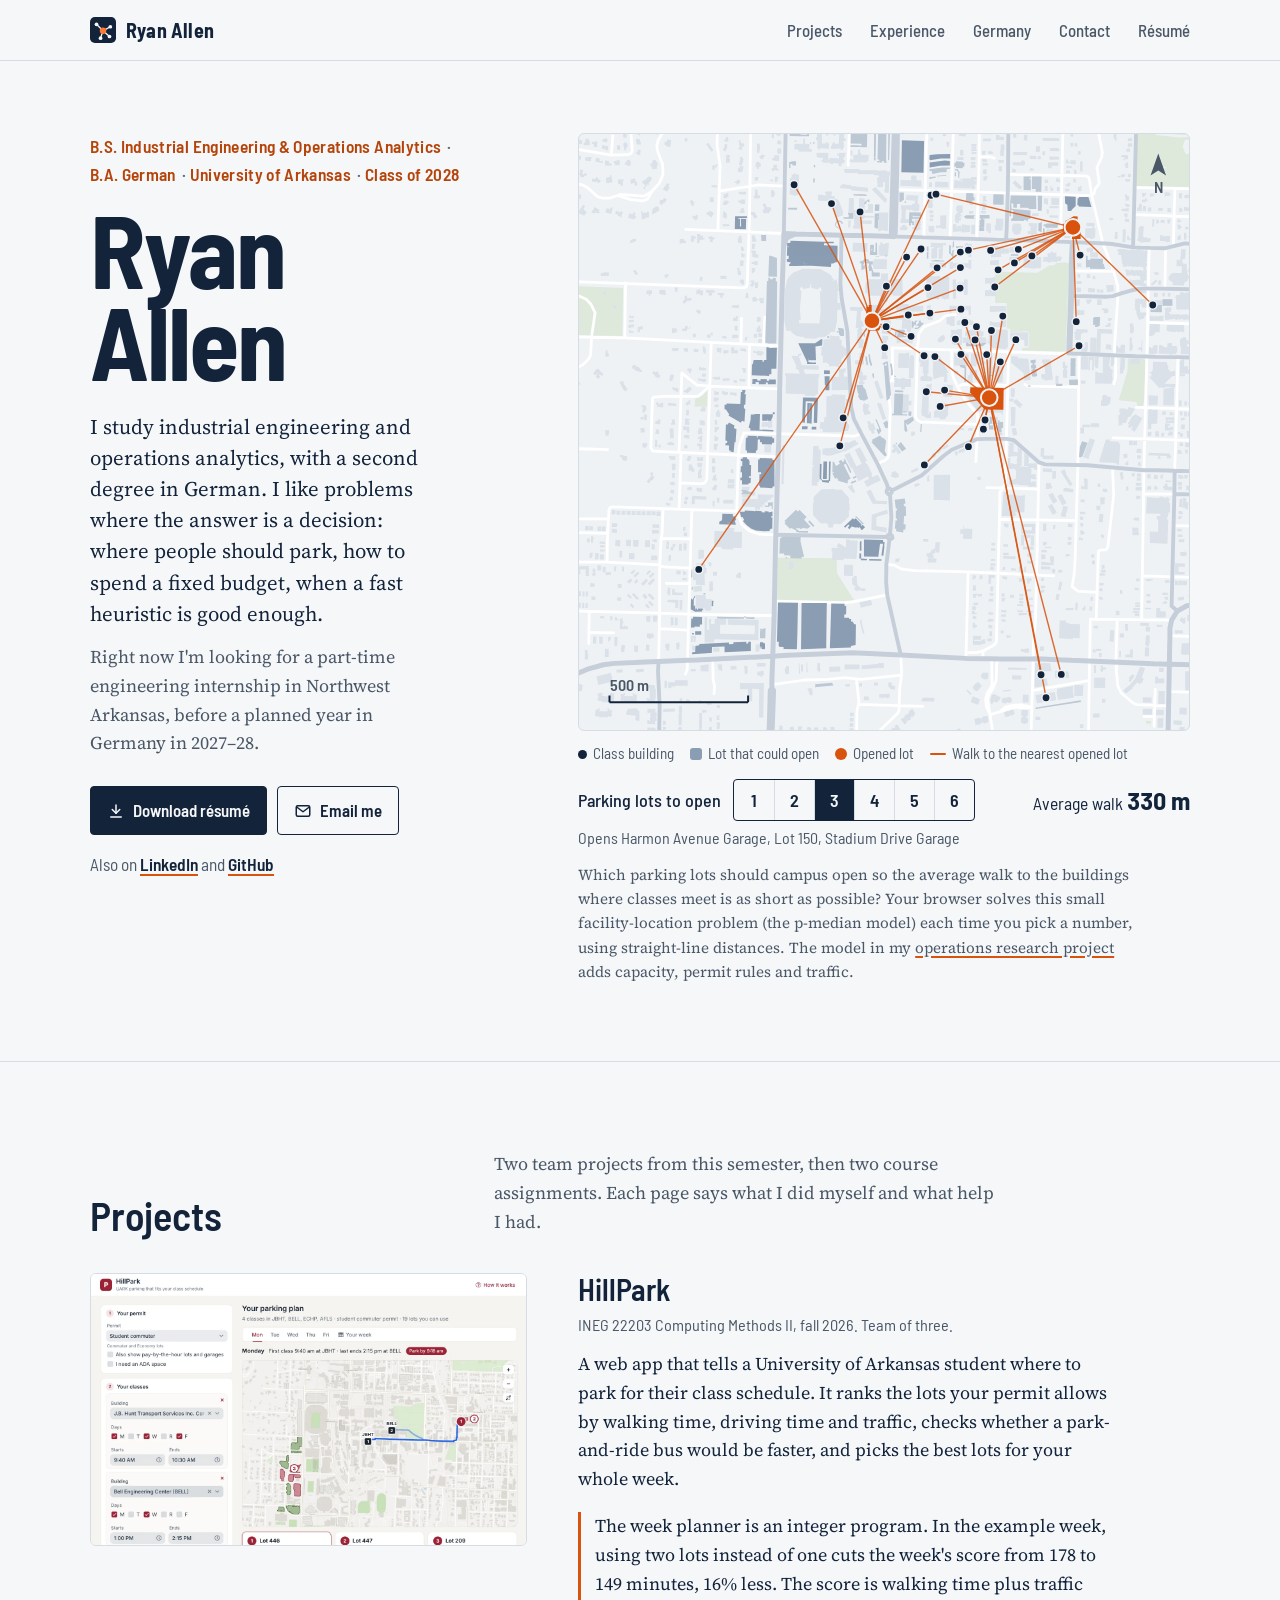
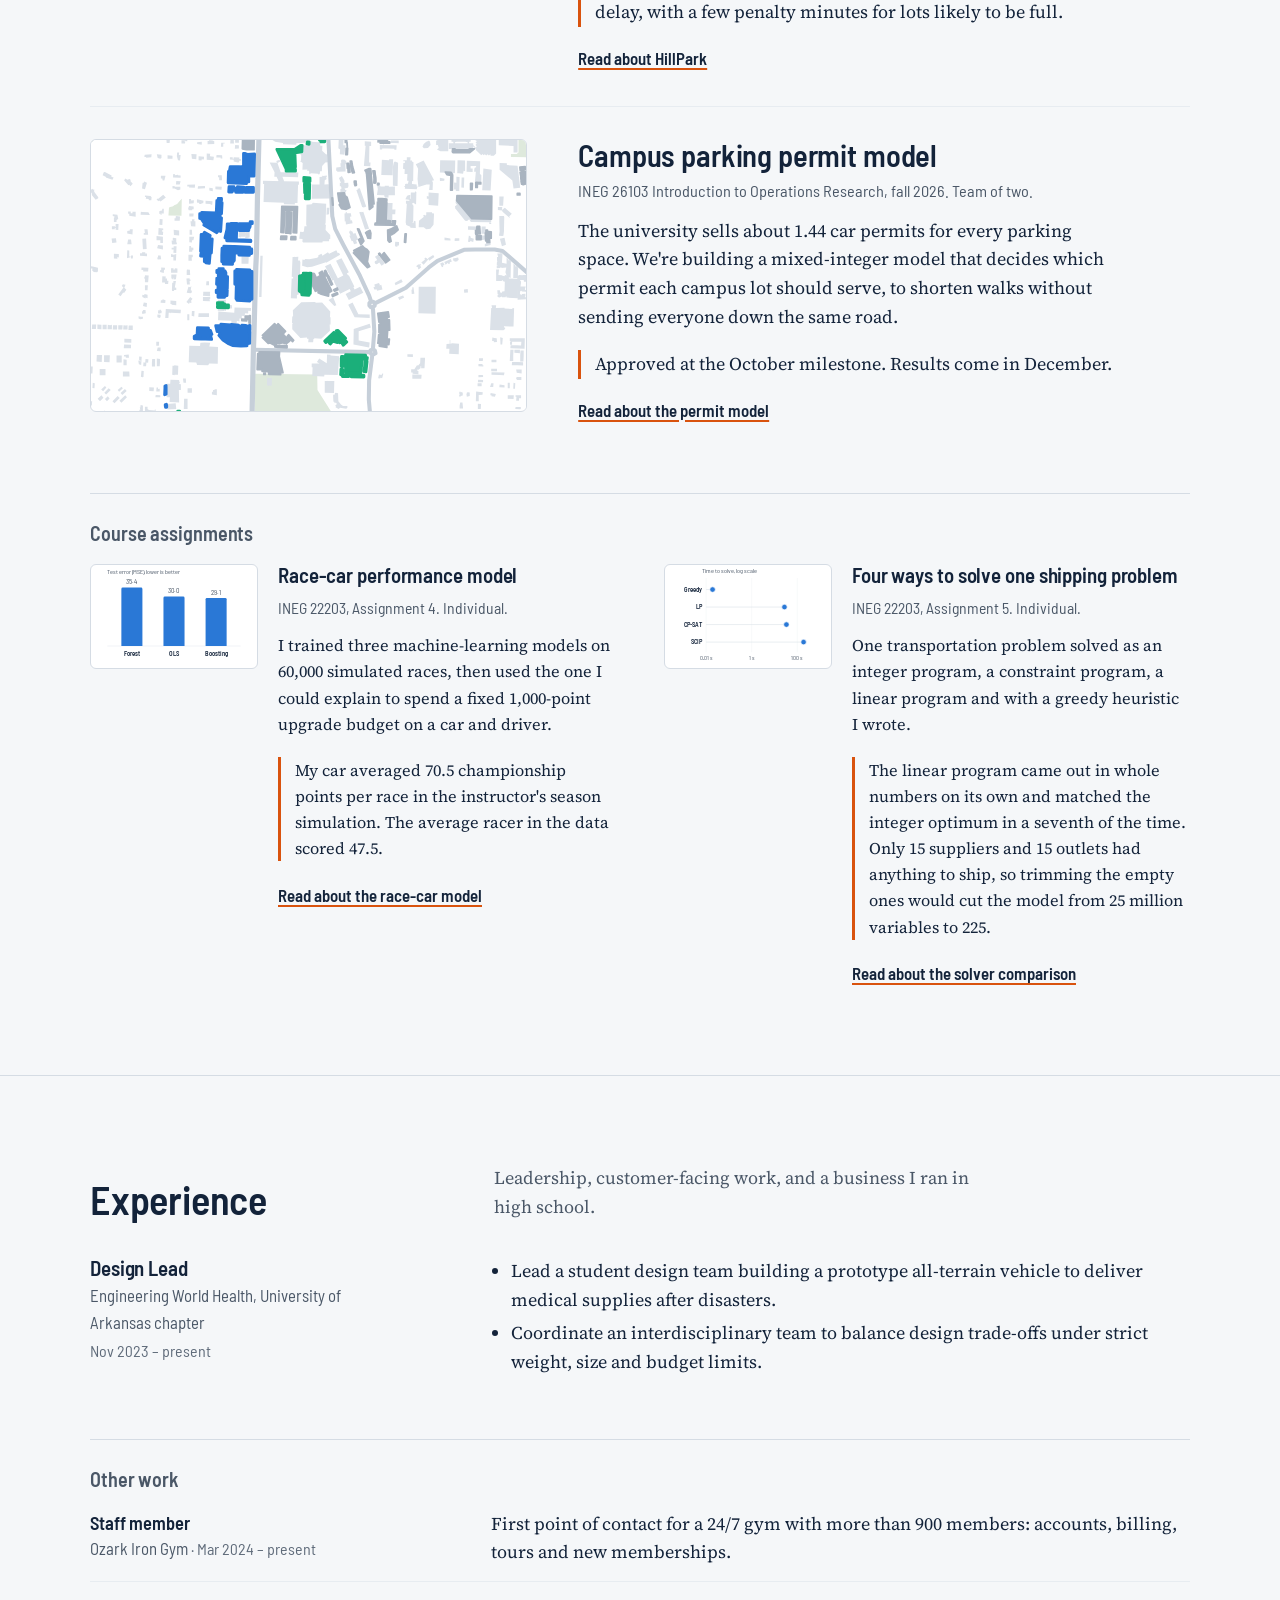
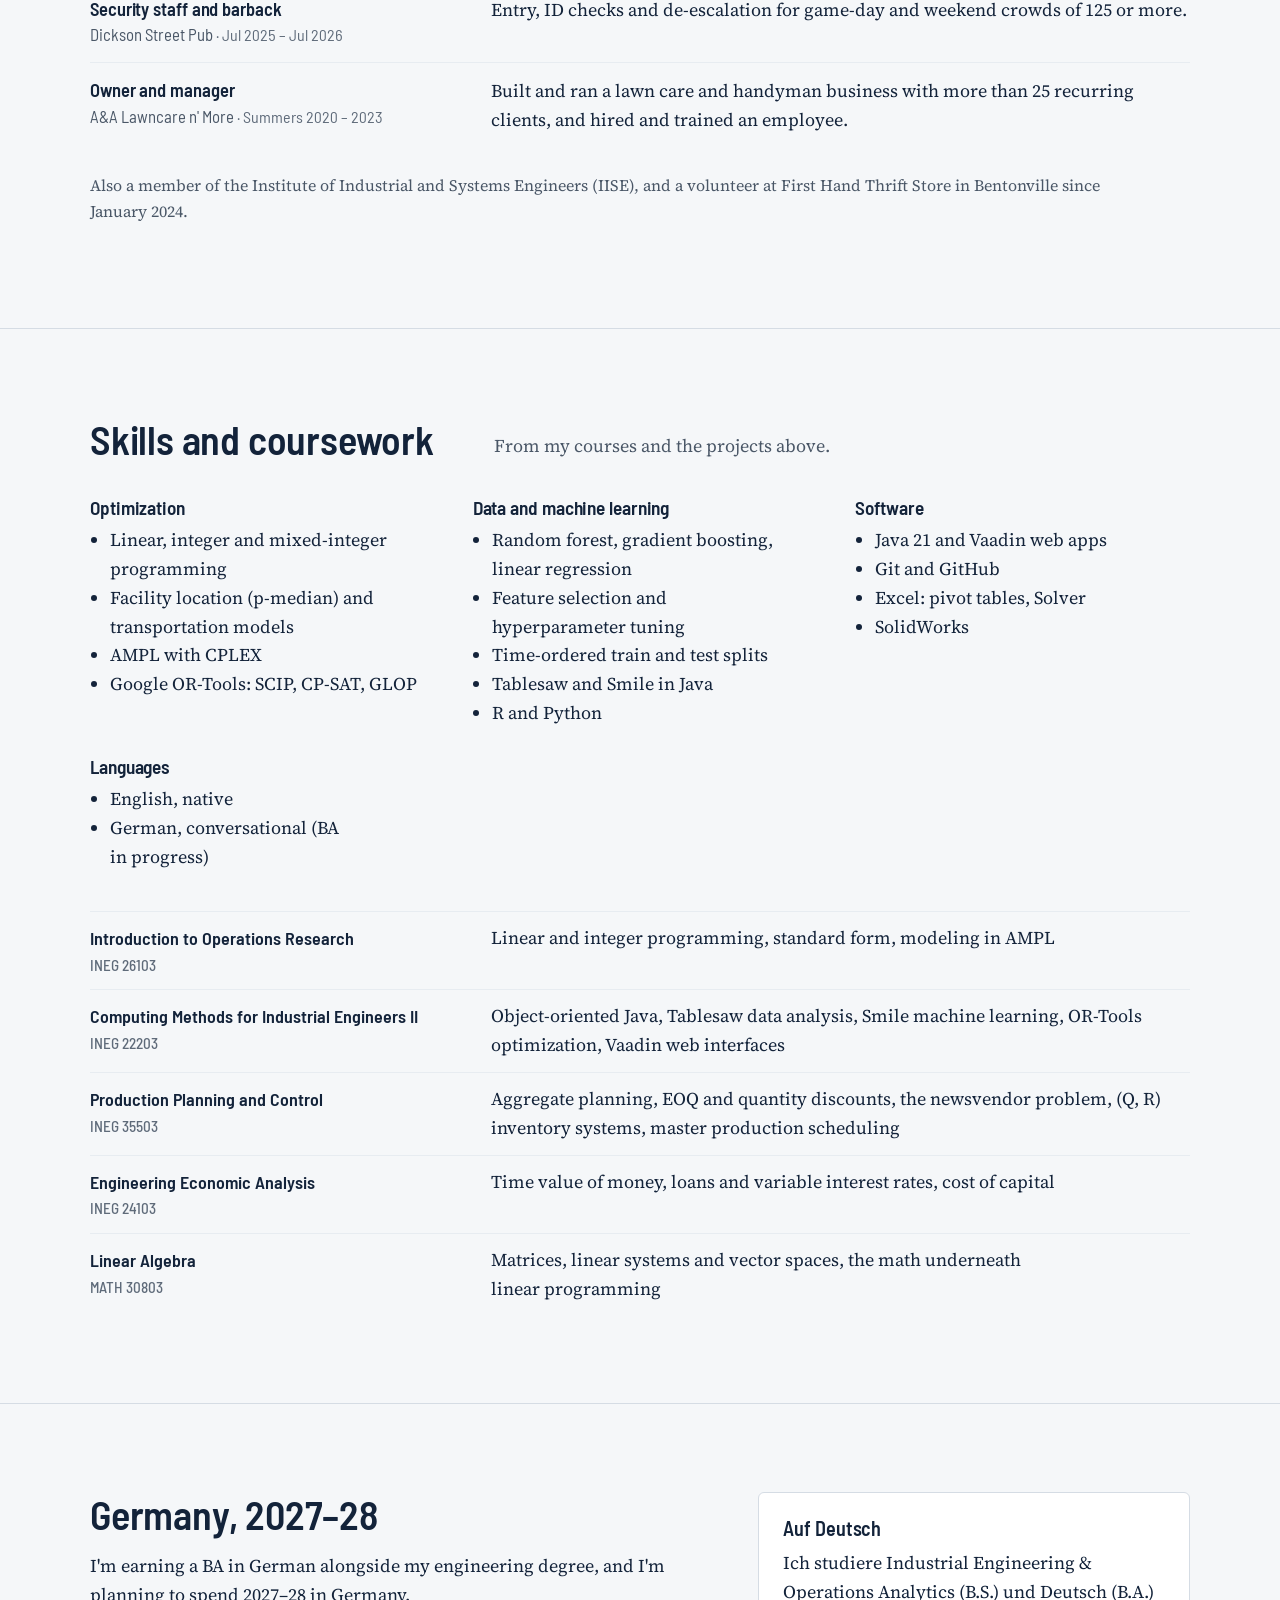
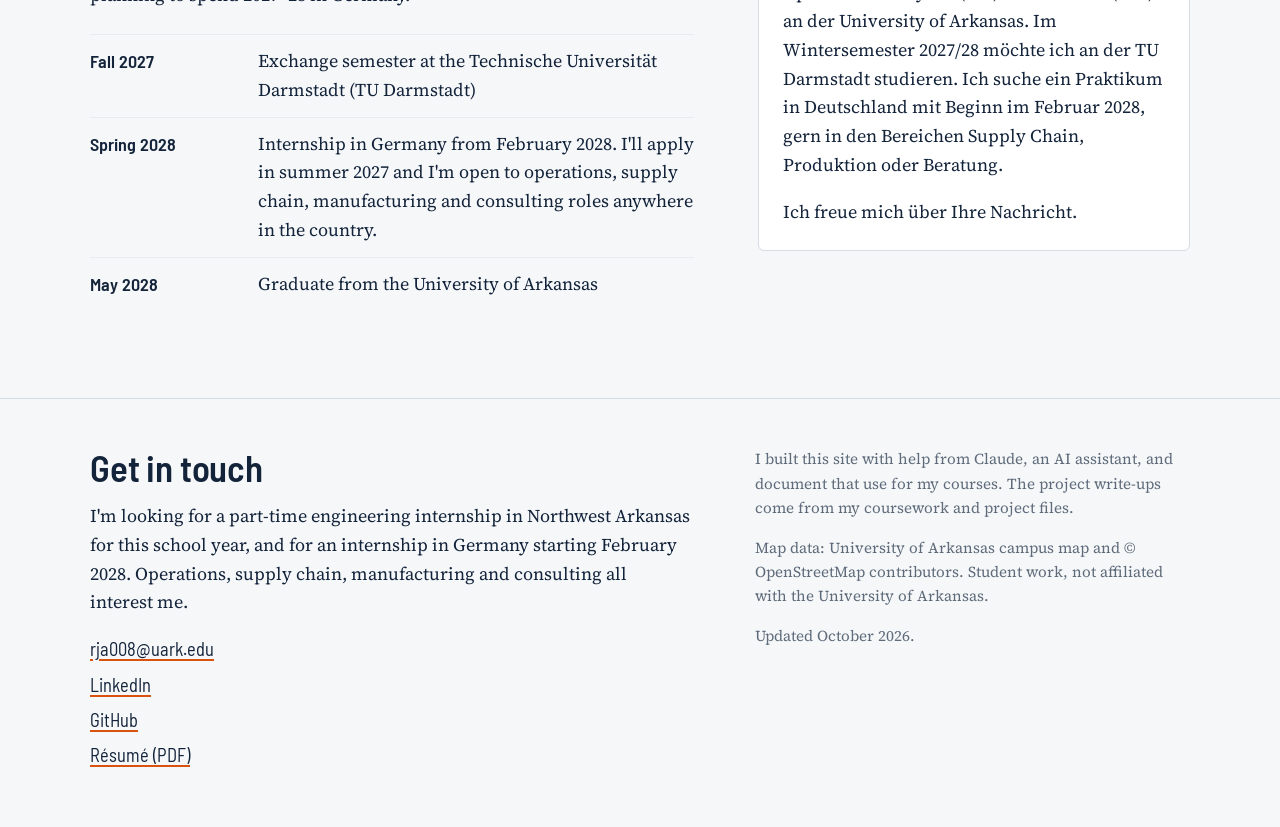
==== commit af47d780: "Label above the name: full degree names, including the B.A. in German Co-Authored-By: Claude Opus 5." ====
--- a/index.html
+++ b/index.html
@@ -35,7 +35,7 @@
 <section class="hero" aria-labelledby="name">
   <div class="wrap">
     <div>
-      <p class="eyebrow"><span>Industrial Engineering<i aria-hidden="true">·</i></span> <span>University of Arkansas<i aria-hidden="true">·</i></span> <span>Class of 2028</span></p>
+      <p class="eyebrow"><span>B.S. Industrial Engineering &amp; Operations Analytics<i aria-hidden="true">·</i></span> <span>B.A. German<i aria-hidden="true">·</i></span> <span>University of Arkansas<i aria-hidden="true">·</i></span> <span>Class of 2028</span></p>
       <h1 id="name"><span>Ryan</span><span>Allen</span></h1>
       <p class="lead">I study industrial engineering and operations analytics, with a second degree in German. I like problems where the answer is a decision: where people should park, how to spend a fixed budget, when a fast heuristic is good enough.</p>
       <p class="sub">Right now I'm looking for a part-time engineering internship in Northwest Arkansas, before a planned year in Germany in 2027–28.</p>
--- a/assets/site.css
+++ b/assets/site.css
@@ -350,6 +350,7 @@
 /* Label above the name, optional headshot */
 .eyebrow { font-family: var(--display); font-weight: 600; font-size: 1.08rem; letter-spacing: 0.02em; color: var(--signal-text); margin: 0 0 14px; }
 .eyebrow span { white-space: nowrap; }
+@media (max-width: 440px) { .eyebrow { font-size: 0.94rem; letter-spacing: 0.01em; } }
 .eyebrow i { font-style: normal; color: var(--ink-3); margin-left: 6px; }
 .headshot { width: 112px; height: 112px; object-fit: cover; border-radius: 6px; border: 1px solid var(--rule); margin-bottom: 22px; }
 
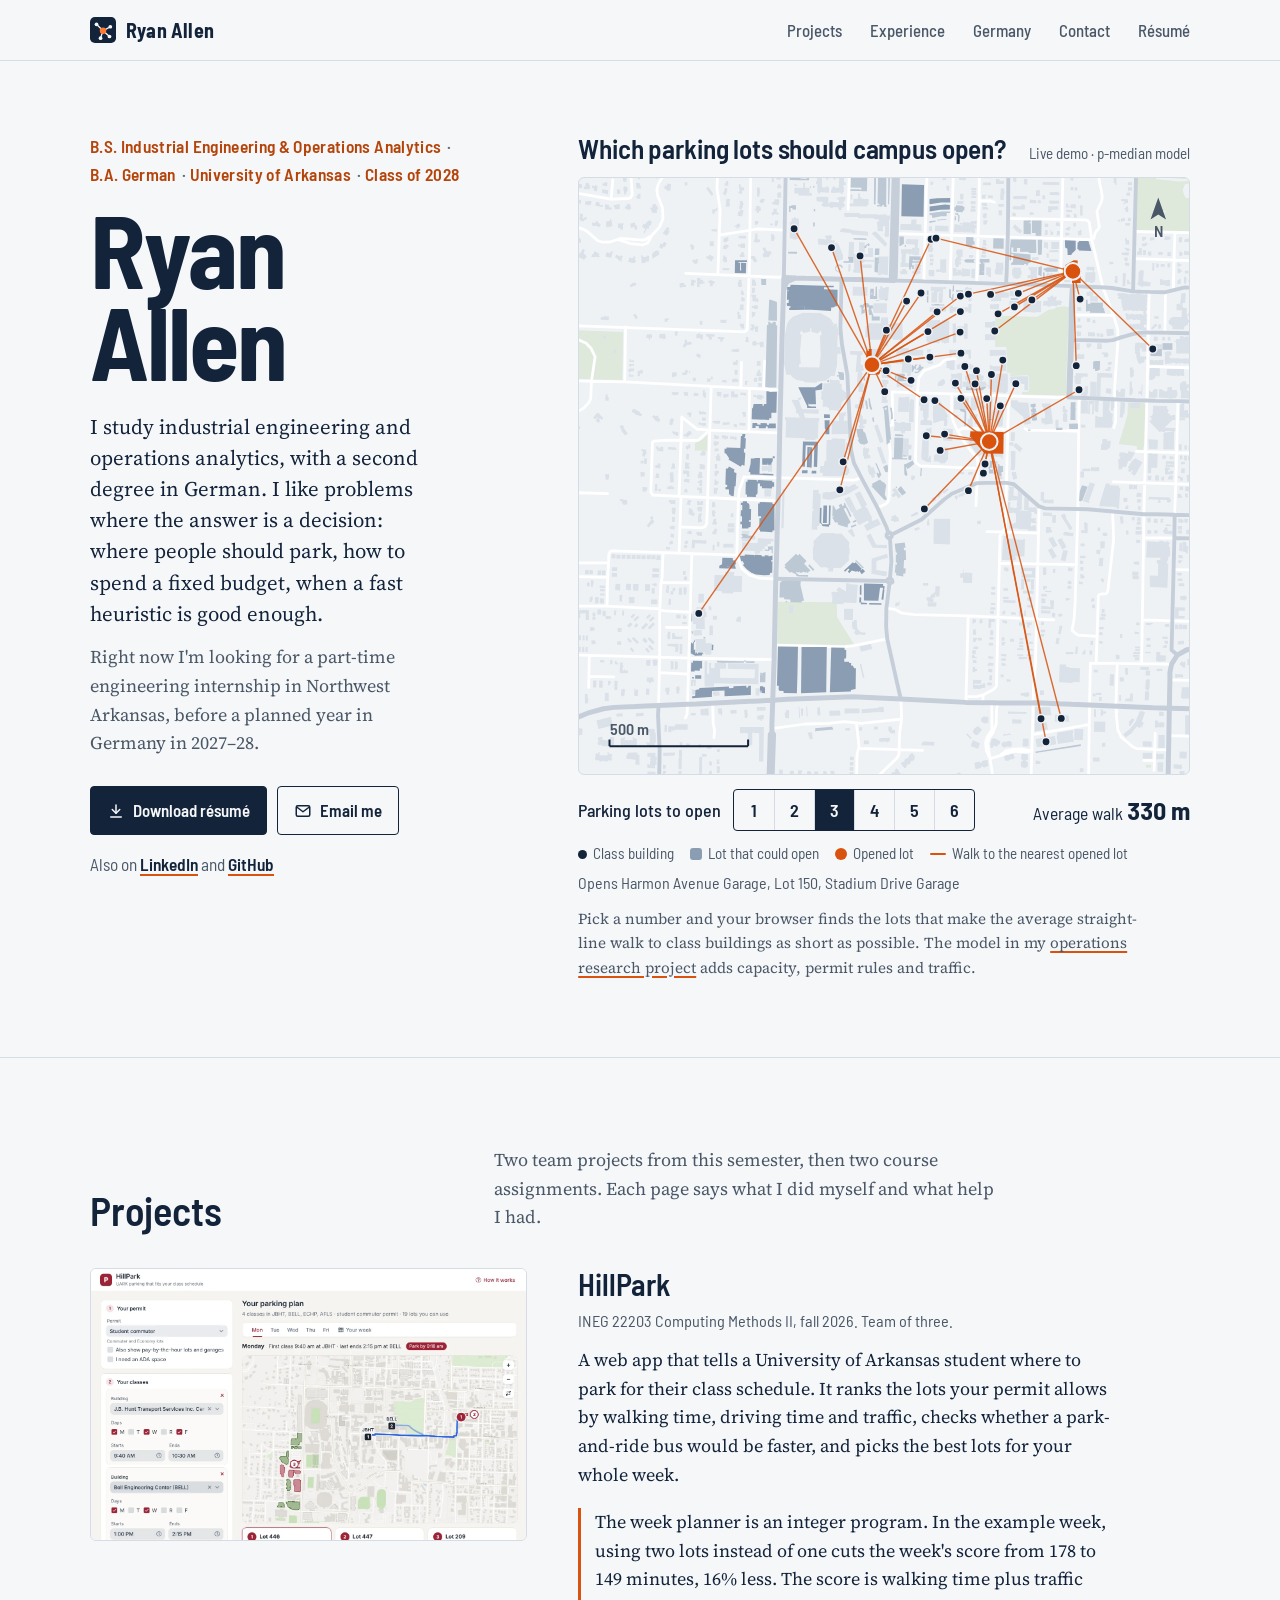
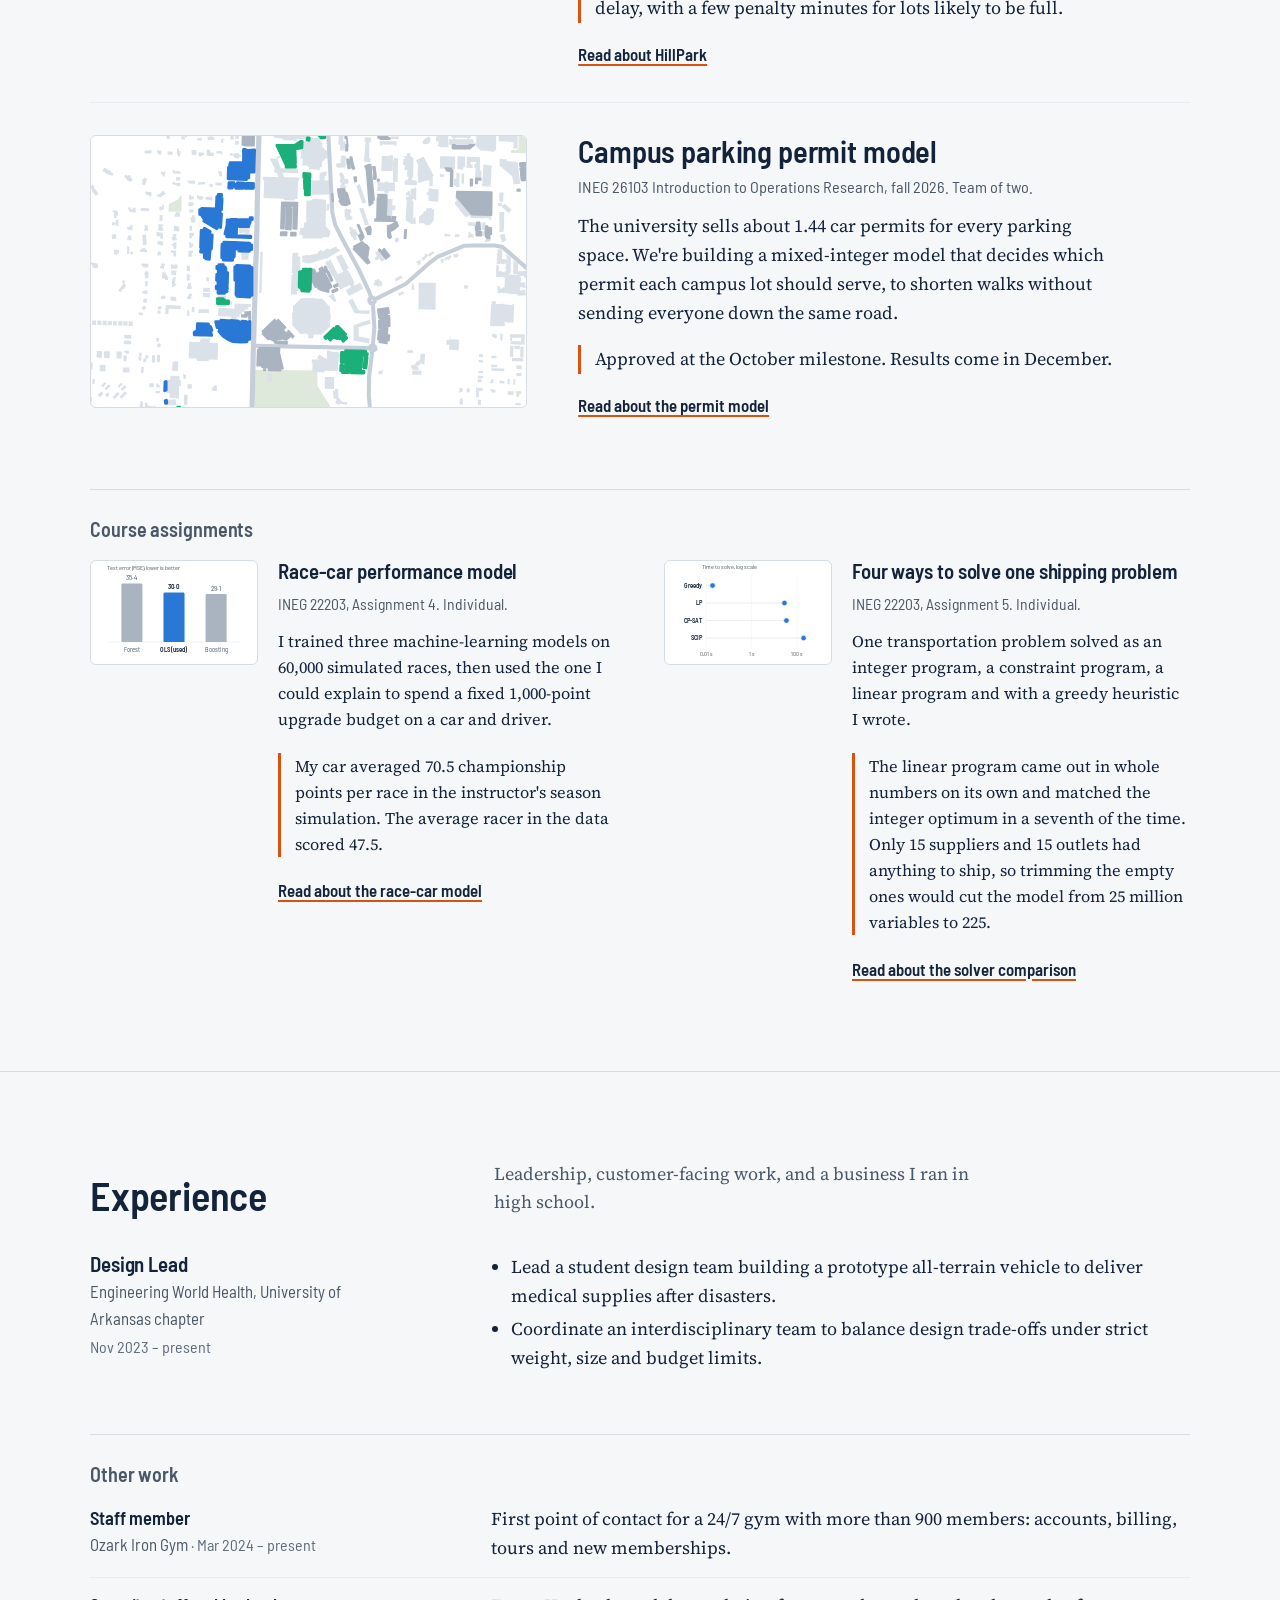
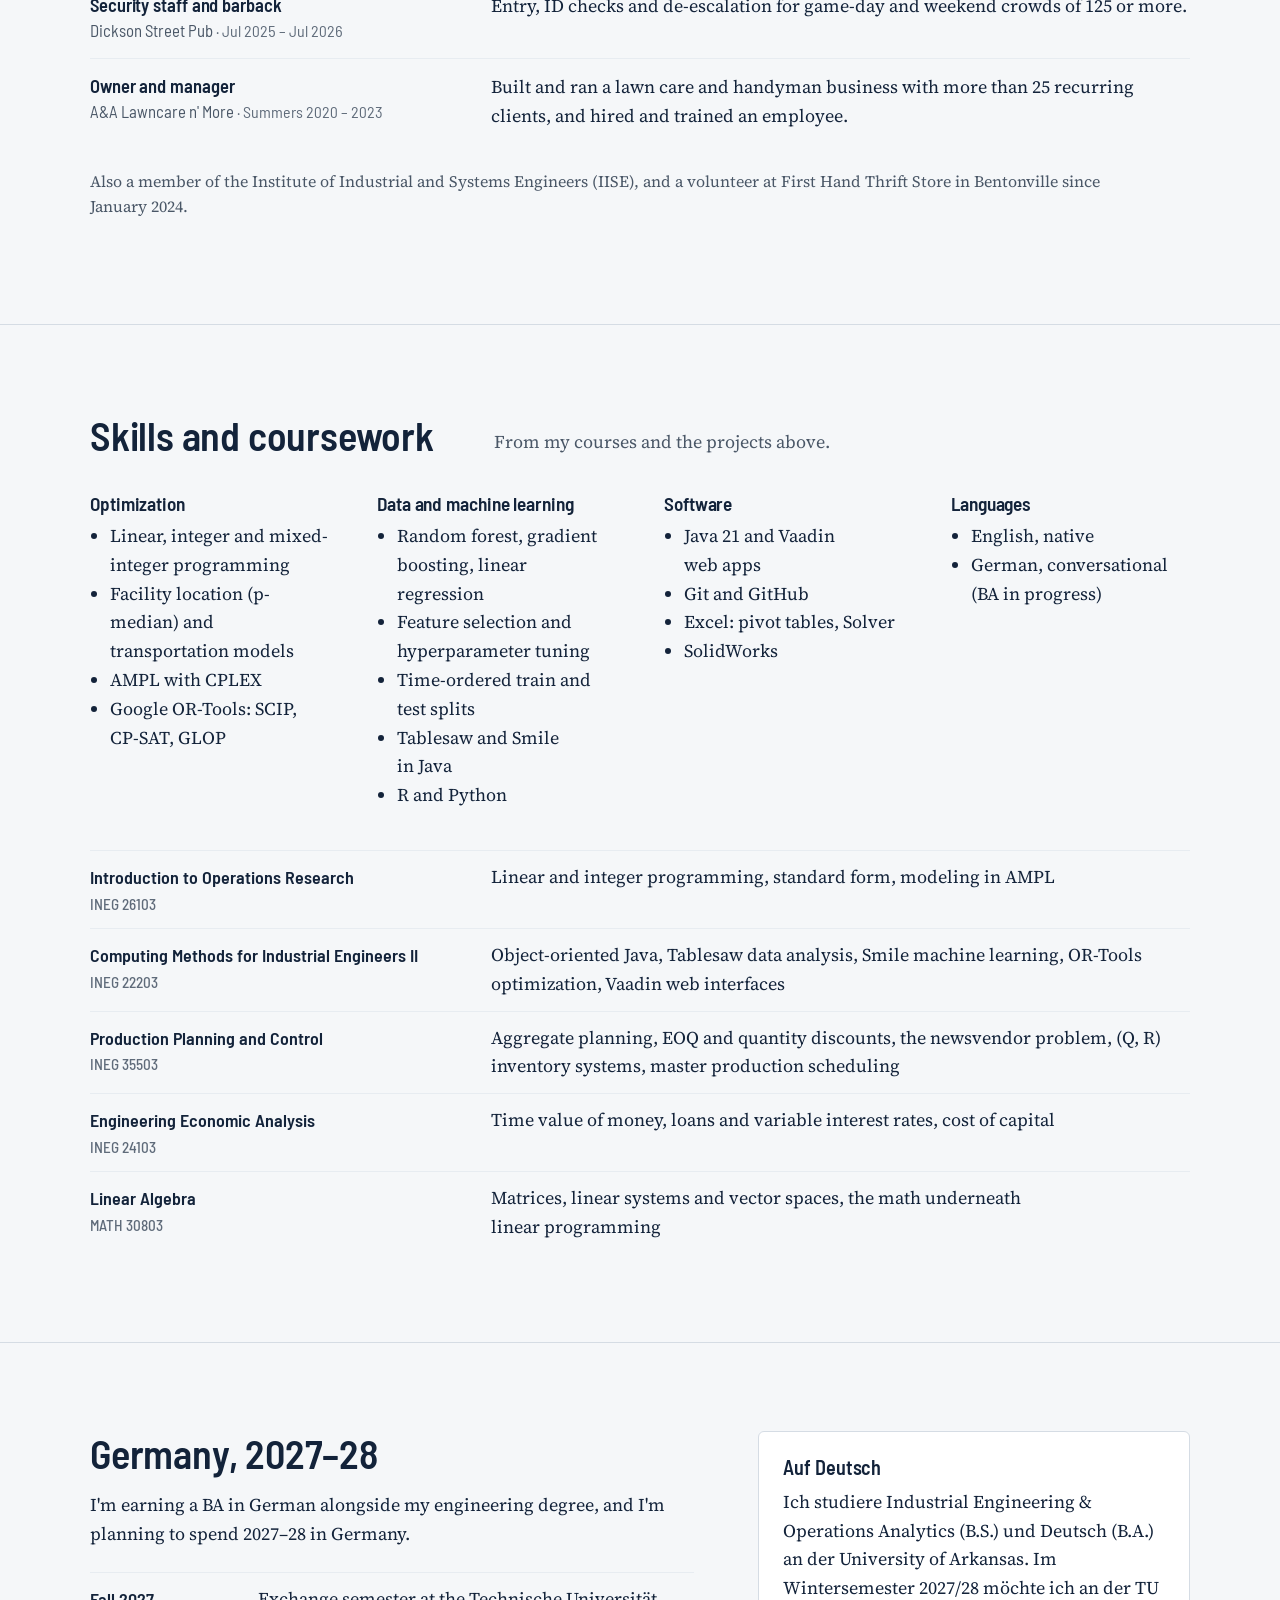
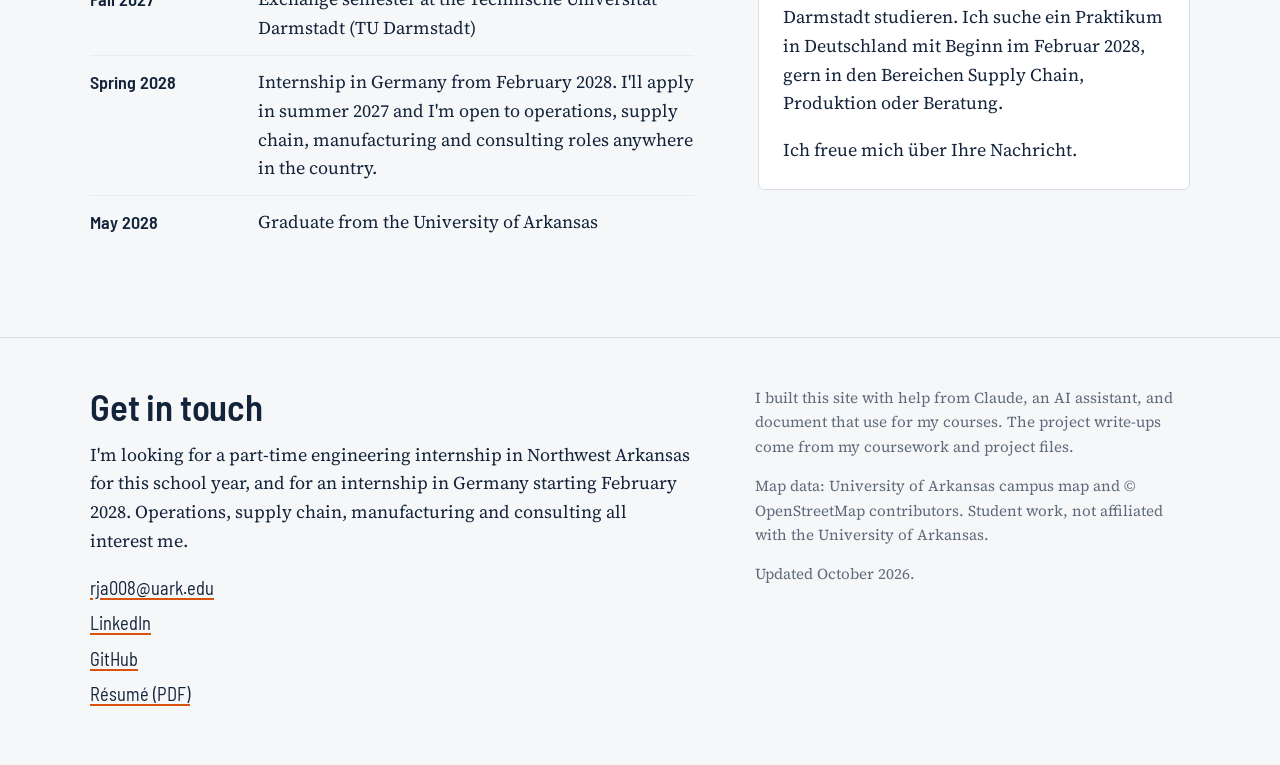
==== commit a490ede9: "Apply layout Option A, light-only colors and fixes 16-19 - Hero map: question as a heading above the" ====
--- a/index.html
+++ b/index.html
@@ -14,8 +14,7 @@
 <meta property="og:image:width" content="1200">
 <meta property="og:image:height" content="630">
 <meta name="twitter:card" content="summary_large_image">
-<meta name="theme-color" content="#F5F7F9" media="(prefers-color-scheme: light)">
-<meta name="theme-color" content="#0F1B2B" media="(prefers-color-scheme: dark)">
+<meta name="theme-color" content="#F5F7F9">
 <link rel="icon" href="favicon.svg" type="image/svg+xml">
 <link rel="preconnect" href="https://fonts.googleapis.com">
 <link rel="preconnect" href="https://fonts.gstatic.com" crossorigin>
@@ -46,19 +45,20 @@
       <p class="elsewhere">Also on <a href="https://www.linkedin.com/in/ryan-allen-693738390">LinkedIn</a> and <a href="https://github.com/RyanAllen2004">GitHub</a></p>
     </div>
     <figure class="solver" id="solver" data-src="assets/hero-data.json" data-view="1000 230 2200 2150">
+      <div class="solver-head"><h2 class="solver-title">Which parking lots should campus open?</h2><p class="solver-tag">Live demo · p-median model</p></div>
       <div class="solver-frame"></div>
+      <div class="solver-controls">
+        <div class="kpick"><span id="k-label">Parking lots to open</span><div class="seg" role="radiogroup" aria-labelledby="k-label"><button type="button" role="radio" data-k="1" aria-checked="false" tabindex="-1">1</button><button type="button" role="radio" data-k="2" aria-checked="false" tabindex="-1">2</button><button type="button" role="radio" data-k="3" aria-checked="true" tabindex="0">3</button><button type="button" role="radio" data-k="4" aria-checked="false" tabindex="-1">4</button><button type="button" role="radio" data-k="5" aria-checked="false" tabindex="-1">5</button><button type="button" role="radio" data-k="6" aria-checked="false" tabindex="-1">6</button></div></div>
+        <p class="readout" id="solver-readout" aria-live="polite"></p>
+      </div>
       <ul class="legend solver-key" aria-label="Map key">
         <li><span class="sw dot"></span>Class building</li>
         <li><span class="sw"></span>Lot that could open</li>
         <li><span class="sw open"></span>Opened lot</li>
         <li><span class="sw walk"></span>Walk to the nearest opened lot</li>
       </ul>
-      <div class="solver-controls">
-        <div class="kpick"><span id="k-label">Parking lots to open</span><div class="seg" role="radiogroup" aria-labelledby="k-label"><button type="button" role="radio" data-k="1" aria-checked="false" tabindex="-1">1</button><button type="button" role="radio" data-k="2" aria-checked="false" tabindex="-1">2</button><button type="button" role="radio" data-k="3" aria-checked="true" tabindex="0">3</button><button type="button" role="radio" data-k="4" aria-checked="false" tabindex="-1">4</button><button type="button" role="radio" data-k="5" aria-checked="false" tabindex="-1">5</button><button type="button" role="radio" data-k="6" aria-checked="false" tabindex="-1">6</button></div></div>
-        <p class="readout" id="solver-readout" aria-live="polite"></p>
-      </div>
       <p class="opened" id="solver-opened"></p>
-      <figcaption>Which parking lots should campus open so the average walk to the buildings where classes meet is as short as possible? Your browser solves this small facility-location problem (the p-median model) each time you pick a number, using straight-line distances. The model in my <a href="parking-model/">operations research project</a> adds capacity, permit rules and traffic.</figcaption>
+      <figcaption>Pick a number and your browser finds the lots that make the average straight-line walk to class buildings as short as possible. The model in my <a href="parking-model/">operations research project</a> adds capacity, permit rules and traffic.</figcaption>
     </figure>
   </div>
 </section>
@@ -94,7 +94,7 @@
     <h3 class="subhead">Course assignments</h3>
     <ul class="work-small">
       <li>
-        <a class="thumb" href="race-car/" tabindex="-1" aria-hidden="true"><svg class="chart" viewBox="0 0 480 300" aria-hidden="true" focusable="false"><line class="axis" x1="46" y1="236" x2="434" y2="236"/><path class="bar" d="M86.7,236 V69.6 Q86.7,65.6 90.7,65.6 H144.0 Q148.0,65.6 148.0,69.6 V236 Z"/><text x="117.3" y="55.6" text-anchor="middle" style="font-size:20px">35.4</text><text class="lbl" x="117.3" y="266" text-anchor="middle" style="font-size:19px">Forest</text><path class="bar" d="M209.3,236 V95.8 Q209.3,91.8 213.3,91.8 H266.7 Q270.7,91.8 270.7,95.8 V236 Z"/><text x="240.0" y="81.8" text-anchor="middle" style="font-size:20px">30.0</text><text class="lbl" x="240.0" y="266" text-anchor="middle" style="font-size:19px">OLS</text><path class="bar" d="M332.0,236 V100.1 Q332.0,96.1 336.0,96.1 H389.3 Q393.3,96.1 393.3,100.1 V236 Z"/><text x="362.7" y="86.1" text-anchor="middle" style="font-size:20px">29.1</text><text class="lbl" x="362.7" y="266" text-anchor="middle" style="font-size:19px">Boosting</text><text x="46" y="26" style="font-size:18px">Test error (MSE), lower is better</text></svg></a>
+        <a class="thumb" href="race-car/" tabindex="-1" aria-hidden="true"><svg class="chart" viewBox="0 0 480 300" aria-hidden="true" focusable="false"><line class="axis" x1="46" y1="236" x2="434" y2="236"/><path class="bar muted" d="M86.7,236 V69.6 Q86.7,65.6 90.7,65.6 H144.0 Q148.0,65.6 148.0,69.6 V236 Z"/><text x="117.3" y="55.6" text-anchor="middle" style="font-size:20px">35.4</text><text x="117.3" y="266" text-anchor="middle" style="font-size:19px">Forest</text><path class="bar" d="M209.3,236 V95.8 Q209.3,91.8 213.3,91.8 H266.7 Q270.7,91.8 270.7,95.8 V236 Z"/><text class="lbl" x="240.0" y="81.8" text-anchor="middle" style="font-size:20px">30.0</text><text class="lbl" x="240.0" y="266" text-anchor="middle" style="font-size:19px">OLS (used)</text><path class="bar muted" d="M332.0,236 V100.1 Q332.0,96.1 336.0,96.1 H389.3 Q393.3,96.1 393.3,100.1 V236 Z"/><text x="362.7" y="86.1" text-anchor="middle" style="font-size:20px">29.1</text><text x="362.7" y="266" text-anchor="middle" style="font-size:19px">Boosting</text><text x="46" y="26" style="font-size:18px">Test error (MSE), lower is better</text></svg></a>
         <h4><a href="race-car/">Race-car performance model</a></h4>
         <p class="meta">INEG 22203, Assignment 4. Individual.</p>
         <p>I trained three machine-learning models on 60,000 simulated races, then used the one I could explain to spend a fixed 1,000-point upgrade budget on a car and driver.</p>
--- a/assets/site.css
+++ b/assets/site.css
@@ -34,38 +34,6 @@
   --max: 1180px;
 }
 
-@media (prefers-color-scheme: dark) {
-  :root:where(:not([data-theme="light"])) {
-    color-scheme: dark;
-    --paper: #0F1B2B;
-    --surface: #142338;
-    --ink: #E7ECF2;
-    --ink-2: #AEB9C6;
-    --ink-3: #93A0B0;
-    --rule: #26384F;
-    --rule-soft: #1C2D43;
-    --signal: #FF7A33;
-    --signal-text: #FF8A4C;
-    --focus: #6EA8FF;
-    --map-bg: #12223A;
-    --map-bld: #1C2E46;
-    --map-road: #22364F;
-    --map-road-major: #2E4561;
-    --map-green: #14302C;
-    --lot: #2E4560;
-    --lot-cand: #4C6786;
-    --series-1: #3987e5;
-    --series-3: #199e70;
-    --neutral-mark: #4A5D74;
-  }
-}
-:root[data-theme="dark"] {
-  color-scheme: dark;
-  --paper: #0F1B2B; --surface: #142338; --ink: #E7ECF2; --ink-2: #AEB9C6; --ink-3: #93A0B0;
-  --rule: #26384F; --rule-soft: #1C2D43; --signal: #FF7A33; --signal-text: #FF8A4C; --focus: #6EA8FF;
-  --map-bg: #12223A; --map-bld: #1C2E46; --map-road: #22364F; --map-road-major: #2E4561; --map-green: #14302C;
-  --lot: #2E4560; --lot-cand: #4C6786; --series-1: #3987e5; --series-3: #199e70; --neutral-mark: #4A5D74;
-}
 
 *, *::before, *::after { box-sizing: border-box; }
 html { -webkit-text-size-adjust: 100%; text-size-adjust: 100%; scroll-padding-top: 80px; }
@@ -404,3 +372,12 @@
   background: #fff; color: #13233A; font: 600 22px/40px var(--display); text-align: center; box-shadow: 0 2px 8px rgba(0,0,0,0.3);
 }
 @media (max-width: 640px) { dialog.viewer .close { top: 6px; right: 6px; } }
+
+/* ---- Option A (Ryan, 10/14): light only, map question above the map, four skill columns ---- */
+.solver-head { display: flex; flex-wrap: wrap; align-items: baseline; justify-content: space-between; gap: 6px 16px; margin-bottom: 12px; }
+.solver-title { font-size: clamp(1.5rem, 2.2vw, 1.7rem); line-height: 1.15; }
+.solver-tag { font-family: var(--display); font-size: 0.95rem; color: var(--ink-2); margin: 0; }
+.solver .solver-key { margin-top: 10px; }
+.skills { grid-template-columns: repeat(4, minmax(0, 1fr)); }
+@media (max-width: 1000px) { .skills { grid-template-columns: repeat(2, minmax(0, 1fr)); } }
+@media (max-width: 560px) { .skills { grid-template-columns: minmax(0, 1fr); } }
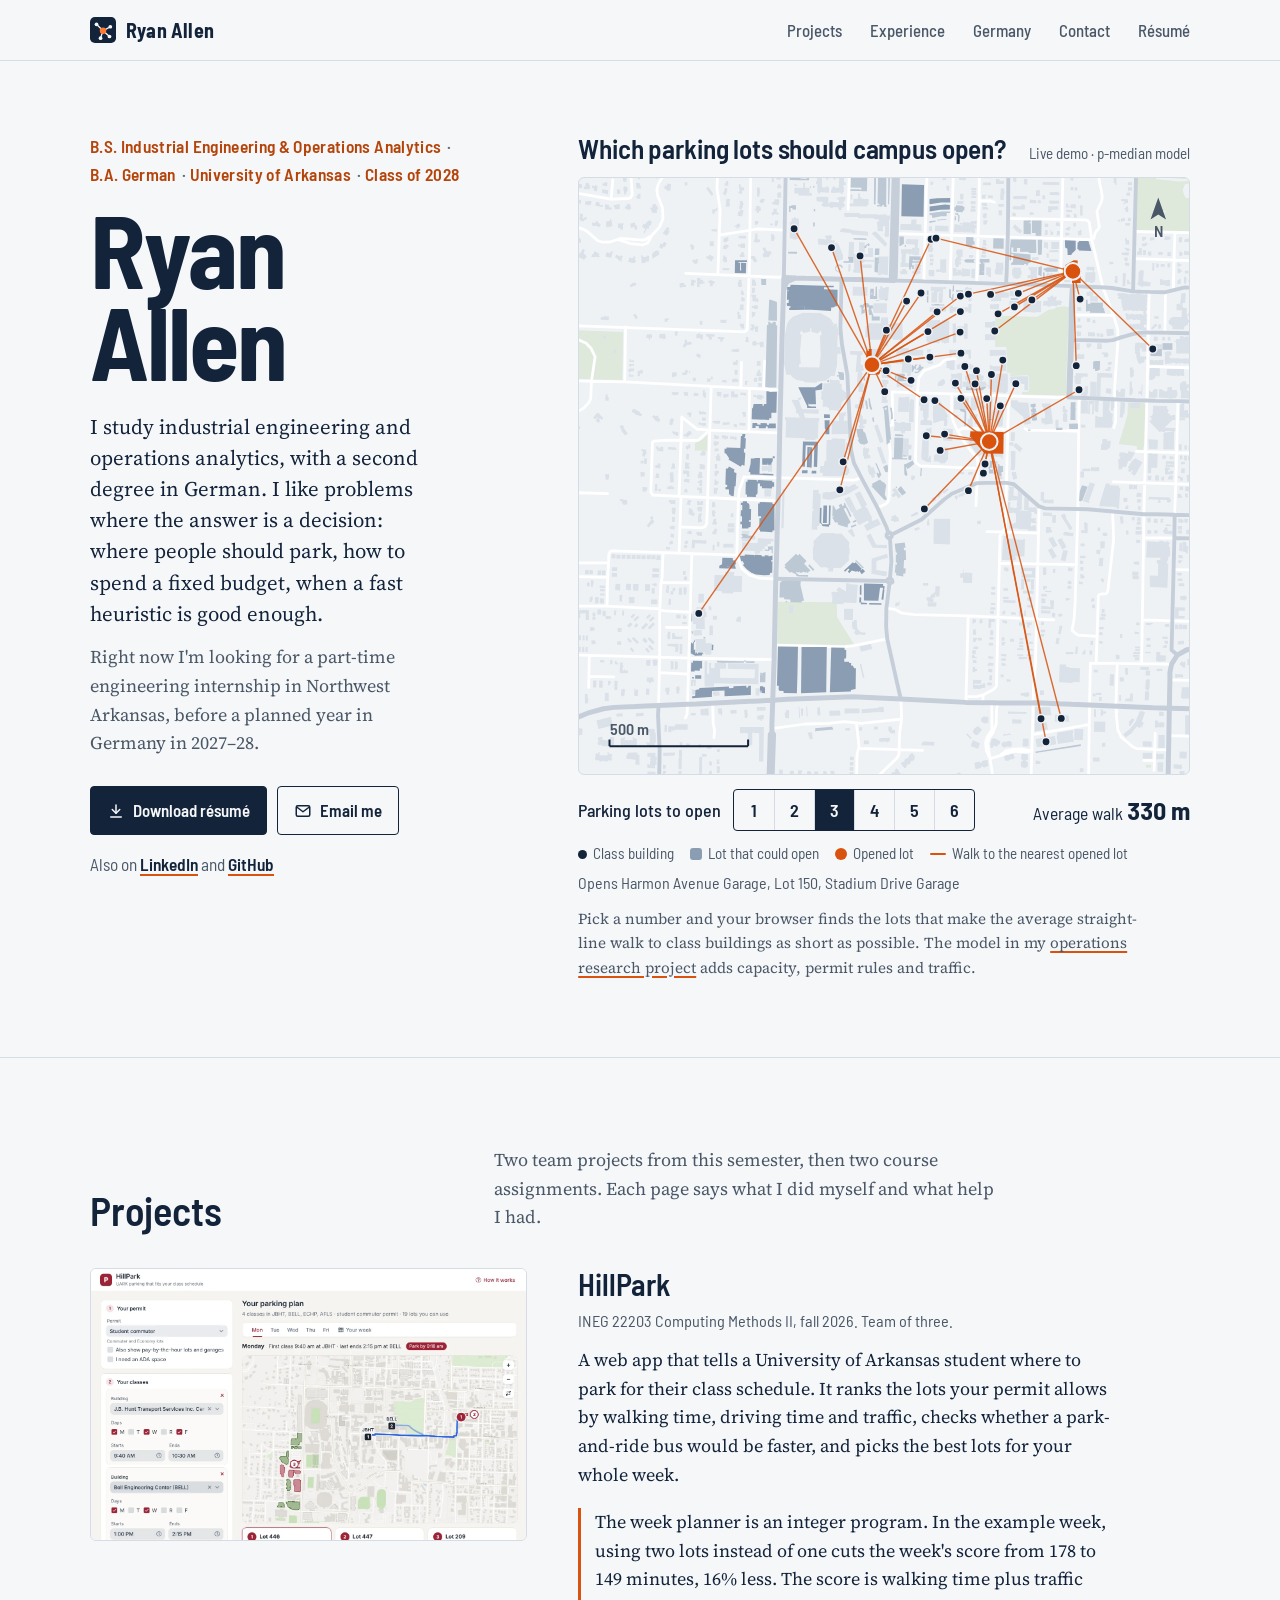
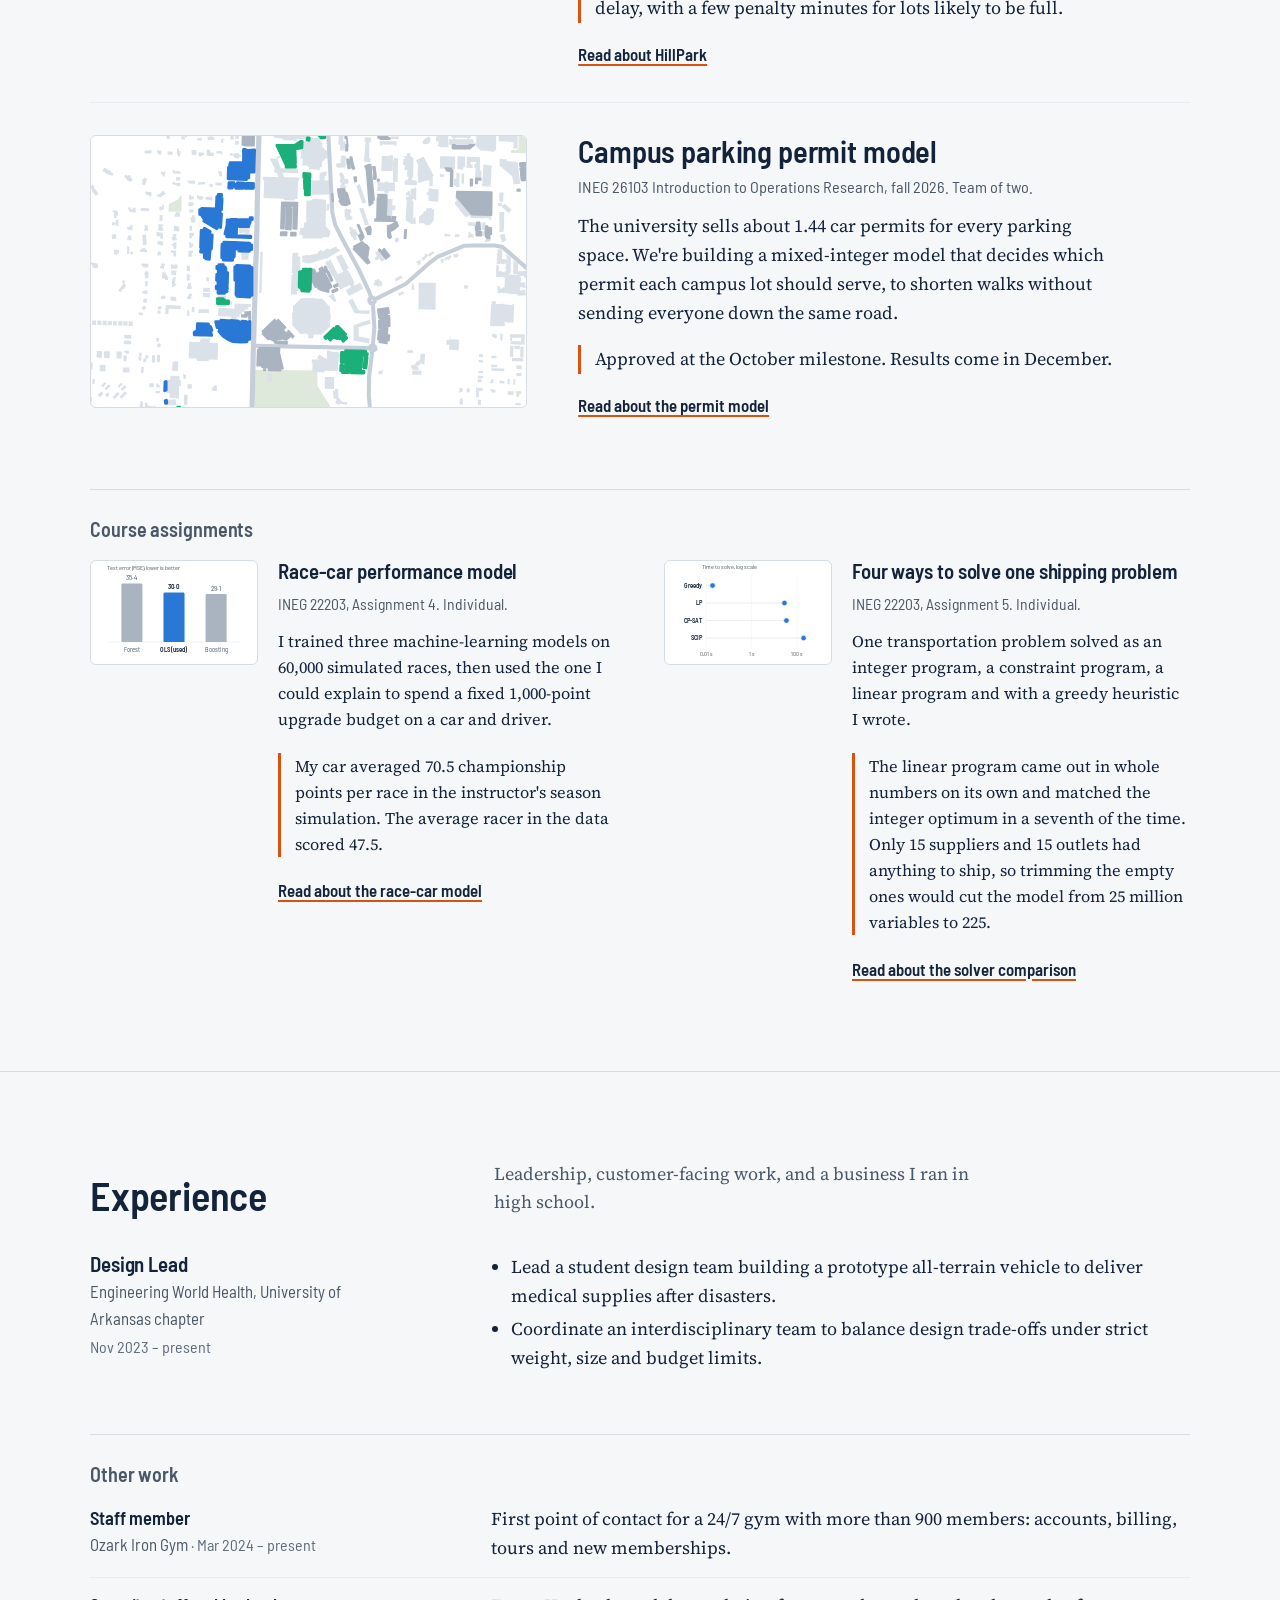
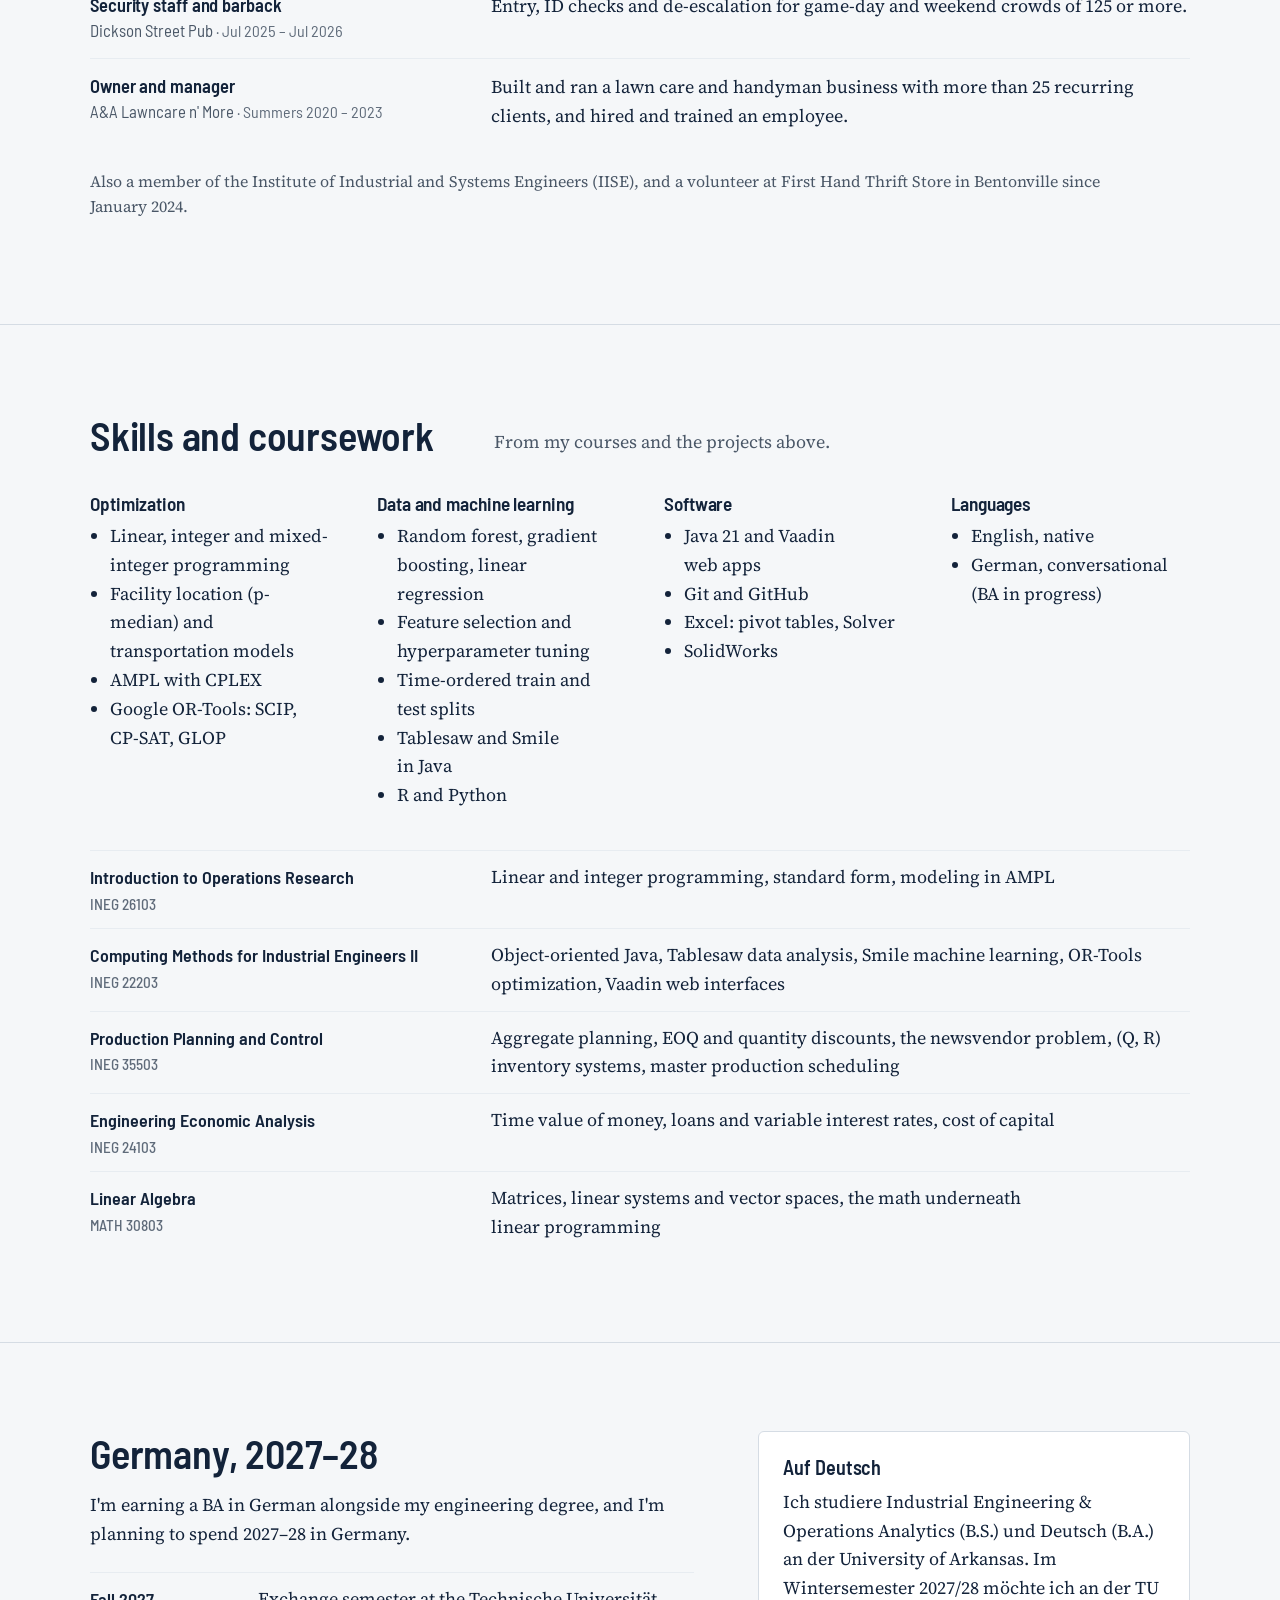
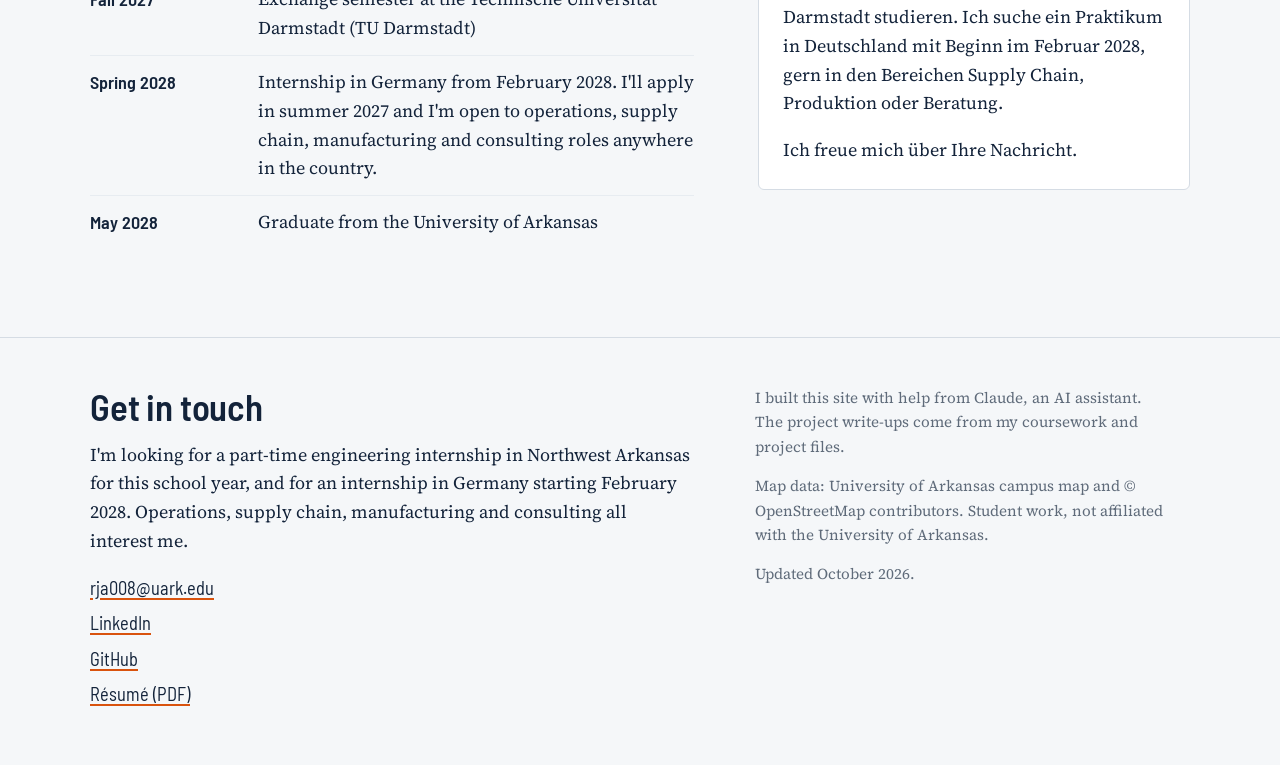
==== commit f38a9888: "Drop course-compliance wording about AI documentation from public pages Co-Authored-By: Claude Opus " ====
--- a/index.html
+++ b/index.html
@@ -208,7 +208,7 @@
       </ul>
     </div>
     <div class="fine">
-      <p>I built this site with help from Claude, an AI assistant, and document that use for my courses. The project write-ups come from my coursework and project files.</p>
+      <p>I built this site with help from Claude, an AI assistant. The project write-ups come from my coursework and project files.</p>
       <p>Map data: University of Arkansas campus map and © OpenStreetMap contributors. Student work, not affiliated with the University of Arkansas.</p>
       <p>Updated October 2026.</p>
     </div>
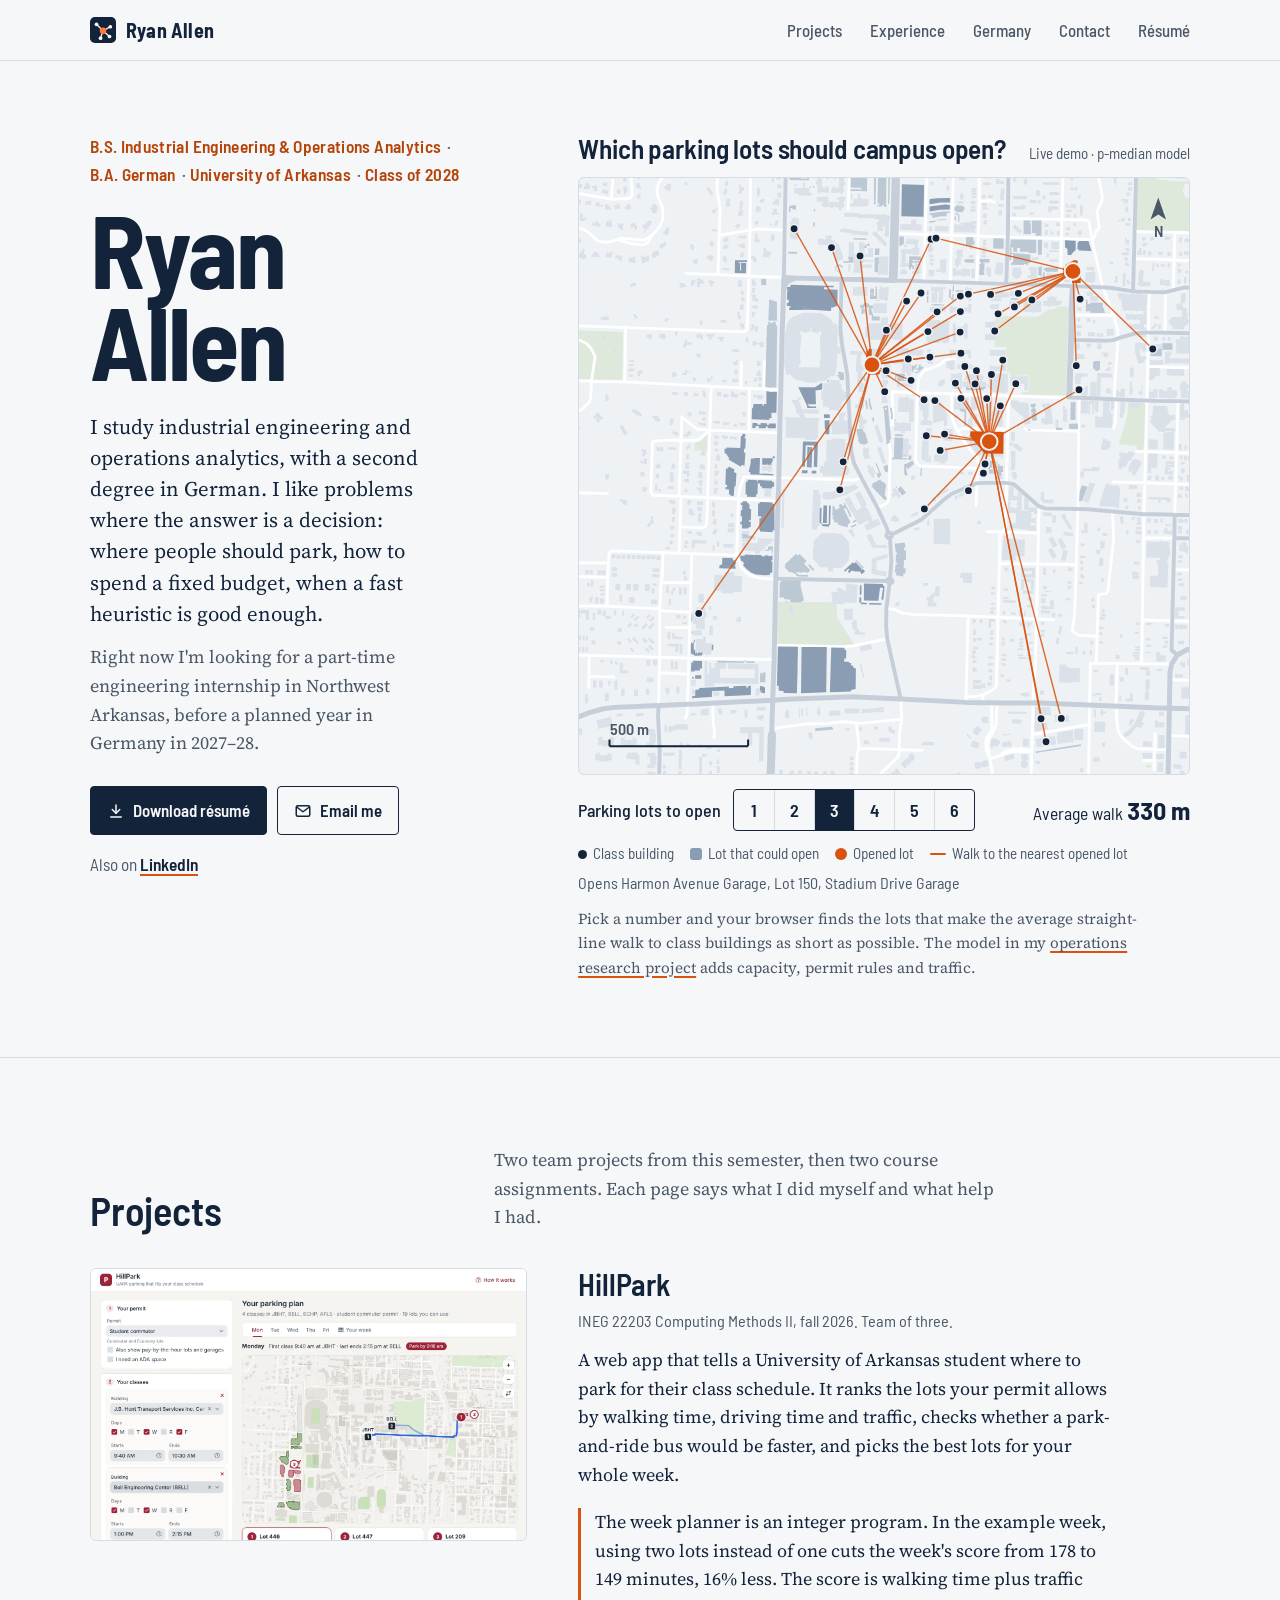
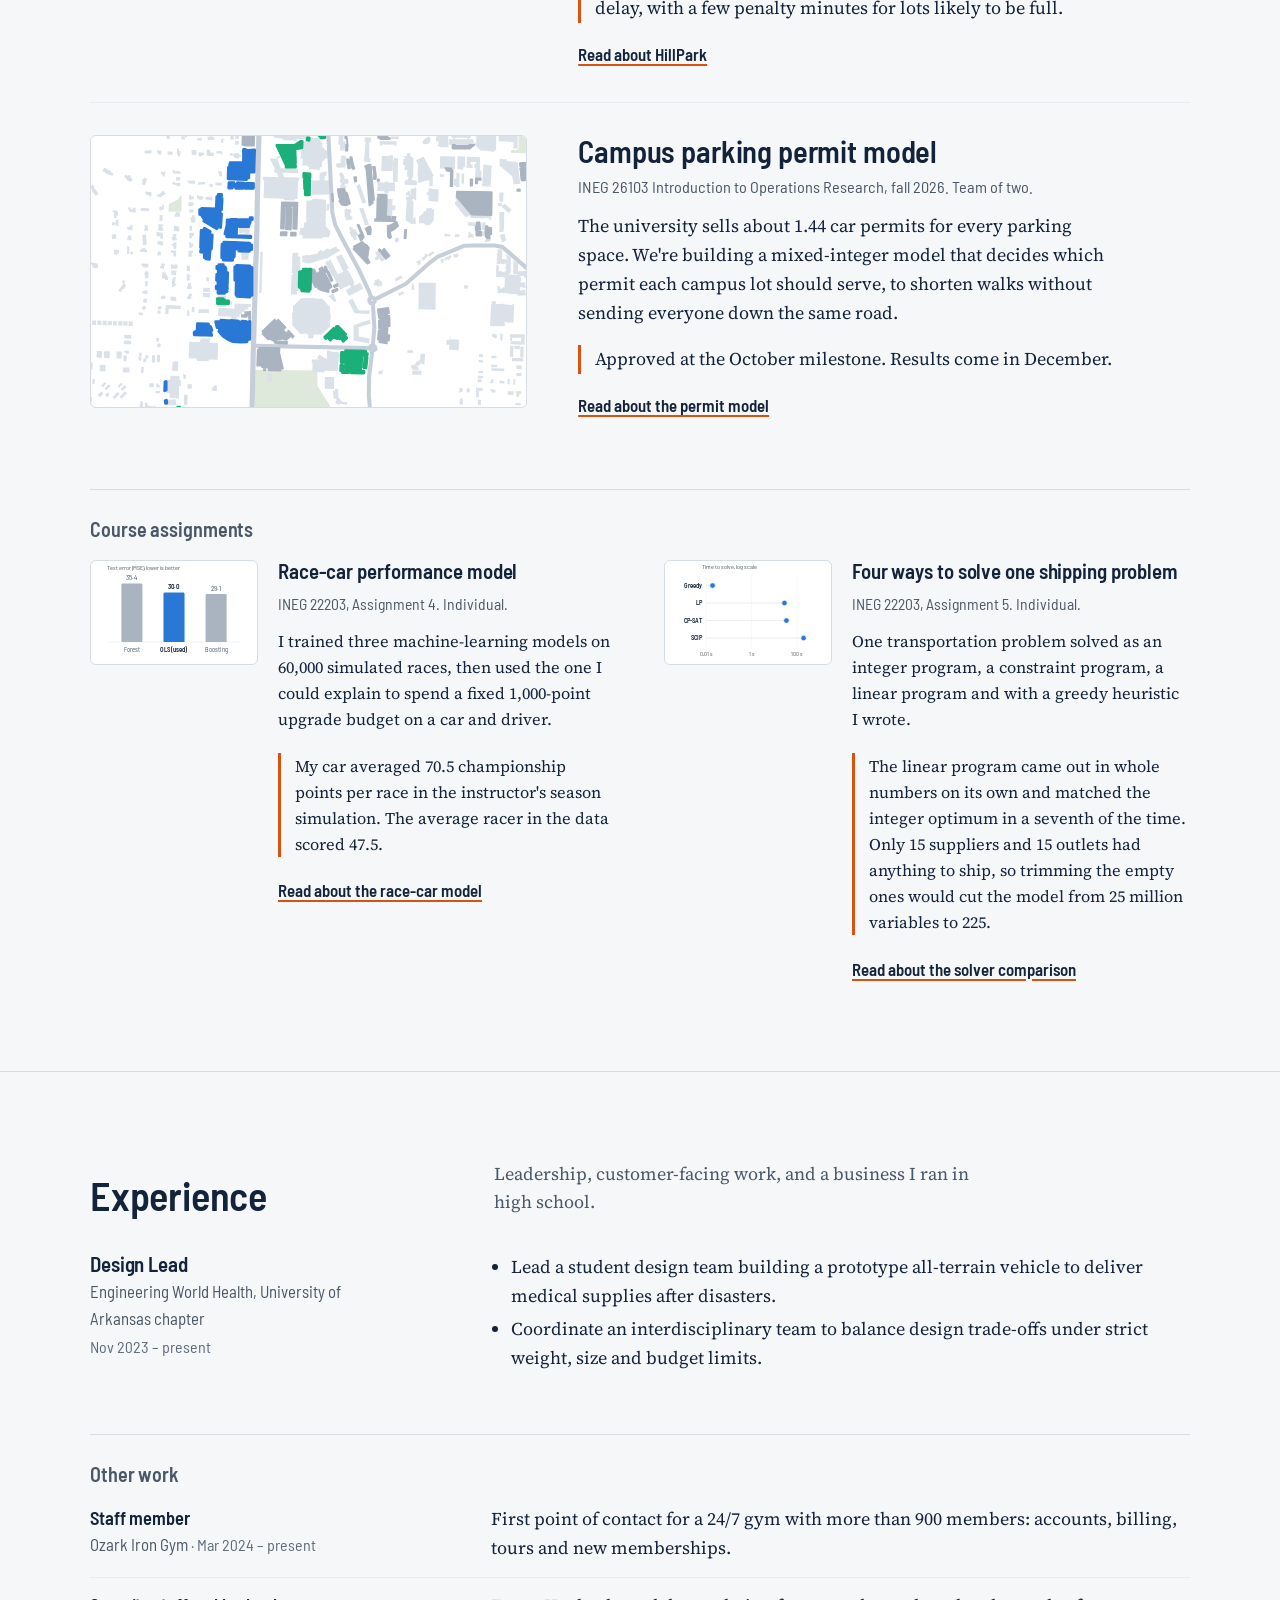
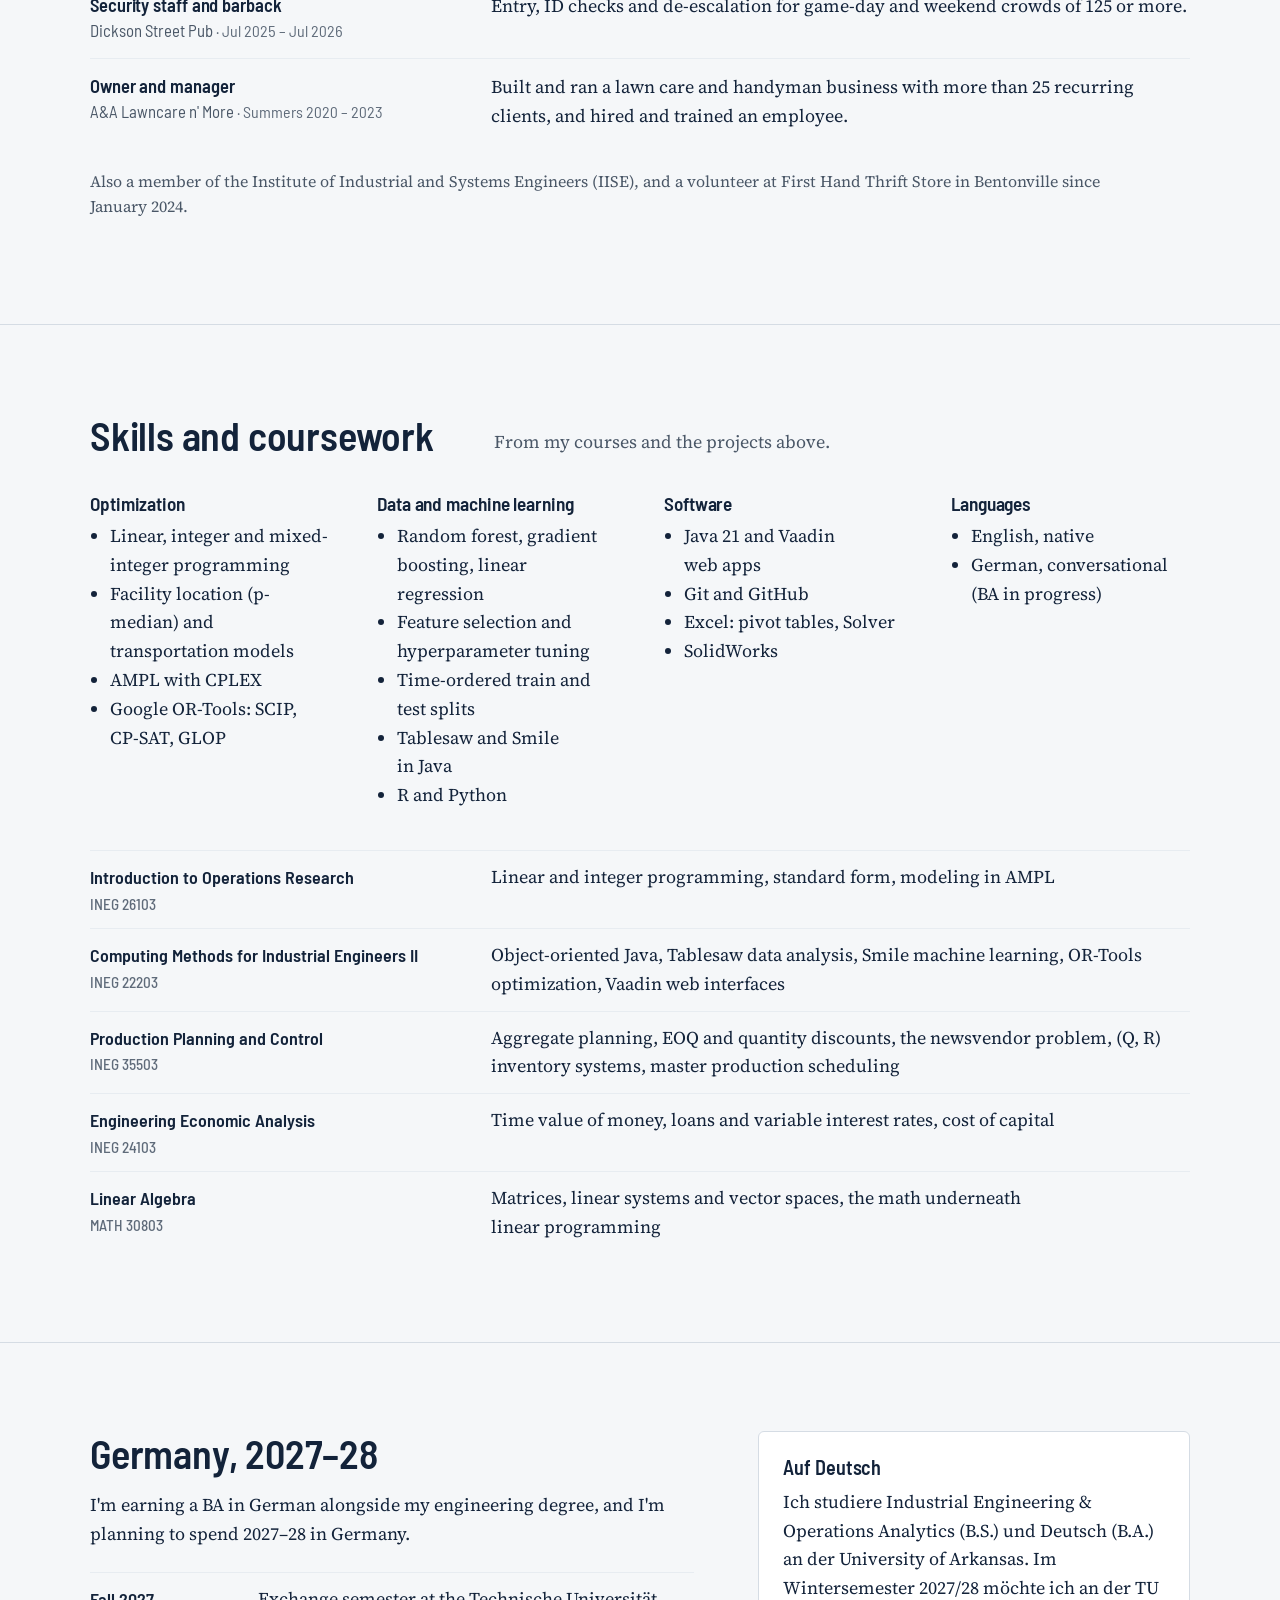
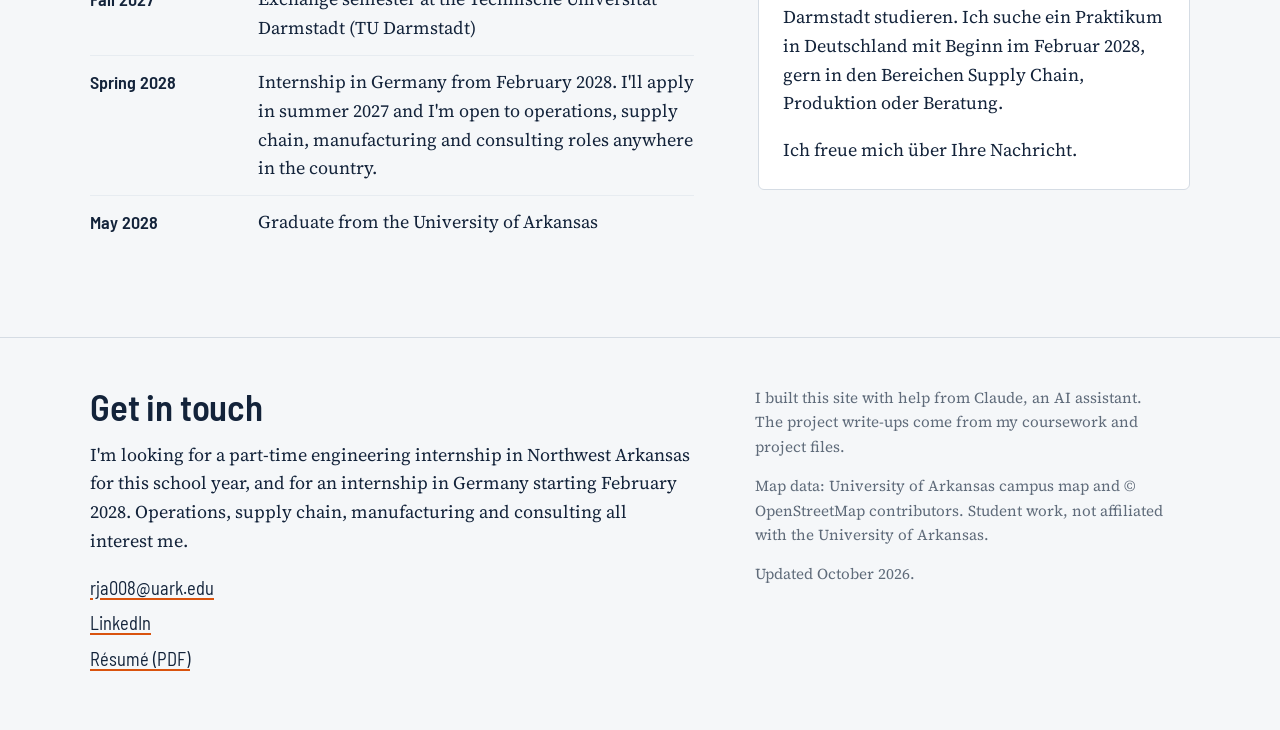
==== commit 17dd5792: "Remove links to GitHub from the site Co-Authored-By: Claude Opus 5.5 <noreply@anthropic.com> Claude-" ====
--- a/index.html
+++ b/index.html
@@ -42,7 +42,7 @@
         <a class="btn primary" href="assets/Ryan_Allen_Resume.pdf"><svg viewBox="0 0 24 24" fill="none" stroke="currentColor" stroke-width="2" stroke-linecap="round" stroke-linejoin="round" aria-hidden="true"><path d="M12 4v11"/><path d="m7 10 5 5 5-5"/><path d="M5 20h14"/></svg>Download résumé</a>
         <a class="btn" href="mailto:rja008@uark.edu"><svg viewBox="0 0 24 24" fill="none" stroke="currentColor" stroke-width="2" stroke-linecap="round" stroke-linejoin="round" aria-hidden="true"><rect x="3" y="5" width="18" height="14" rx="2"/><path d="m4 7 8 6 8-6"/></svg>Email me</a>
       </div>
-      <p class="elsewhere">Also on <a href="https://www.linkedin.com/in/ryan-allen-693738390">LinkedIn</a> and <a href="https://github.com/RyanAllen2004">GitHub</a></p>
+      <p class="elsewhere">Also on <a href="https://www.linkedin.com/in/ryan-allen-693738390">LinkedIn</a></p>
     </div>
     <figure class="solver" id="solver" data-src="assets/hero-data.json" data-view="1000 230 2200 2150">
       <div class="solver-head"><h2 class="solver-title">Which parking lots should campus open?</h2><p class="solver-tag">Live demo · p-median model</p></div>
@@ -203,7 +203,6 @@
       <ul class="contact">
         <li><a href="mailto:rja008@uark.edu">rja008@uark.edu</a></li>
         <li><a href="https://www.linkedin.com/in/ryan-allen-693738390">LinkedIn</a></li>
-        <li><a href="https://github.com/RyanAllen2004">GitHub</a></li>
         <li><a href="assets/Ryan_Allen_Resume.pdf">Résumé (PDF)</a></li>
       </ul>
     </div>
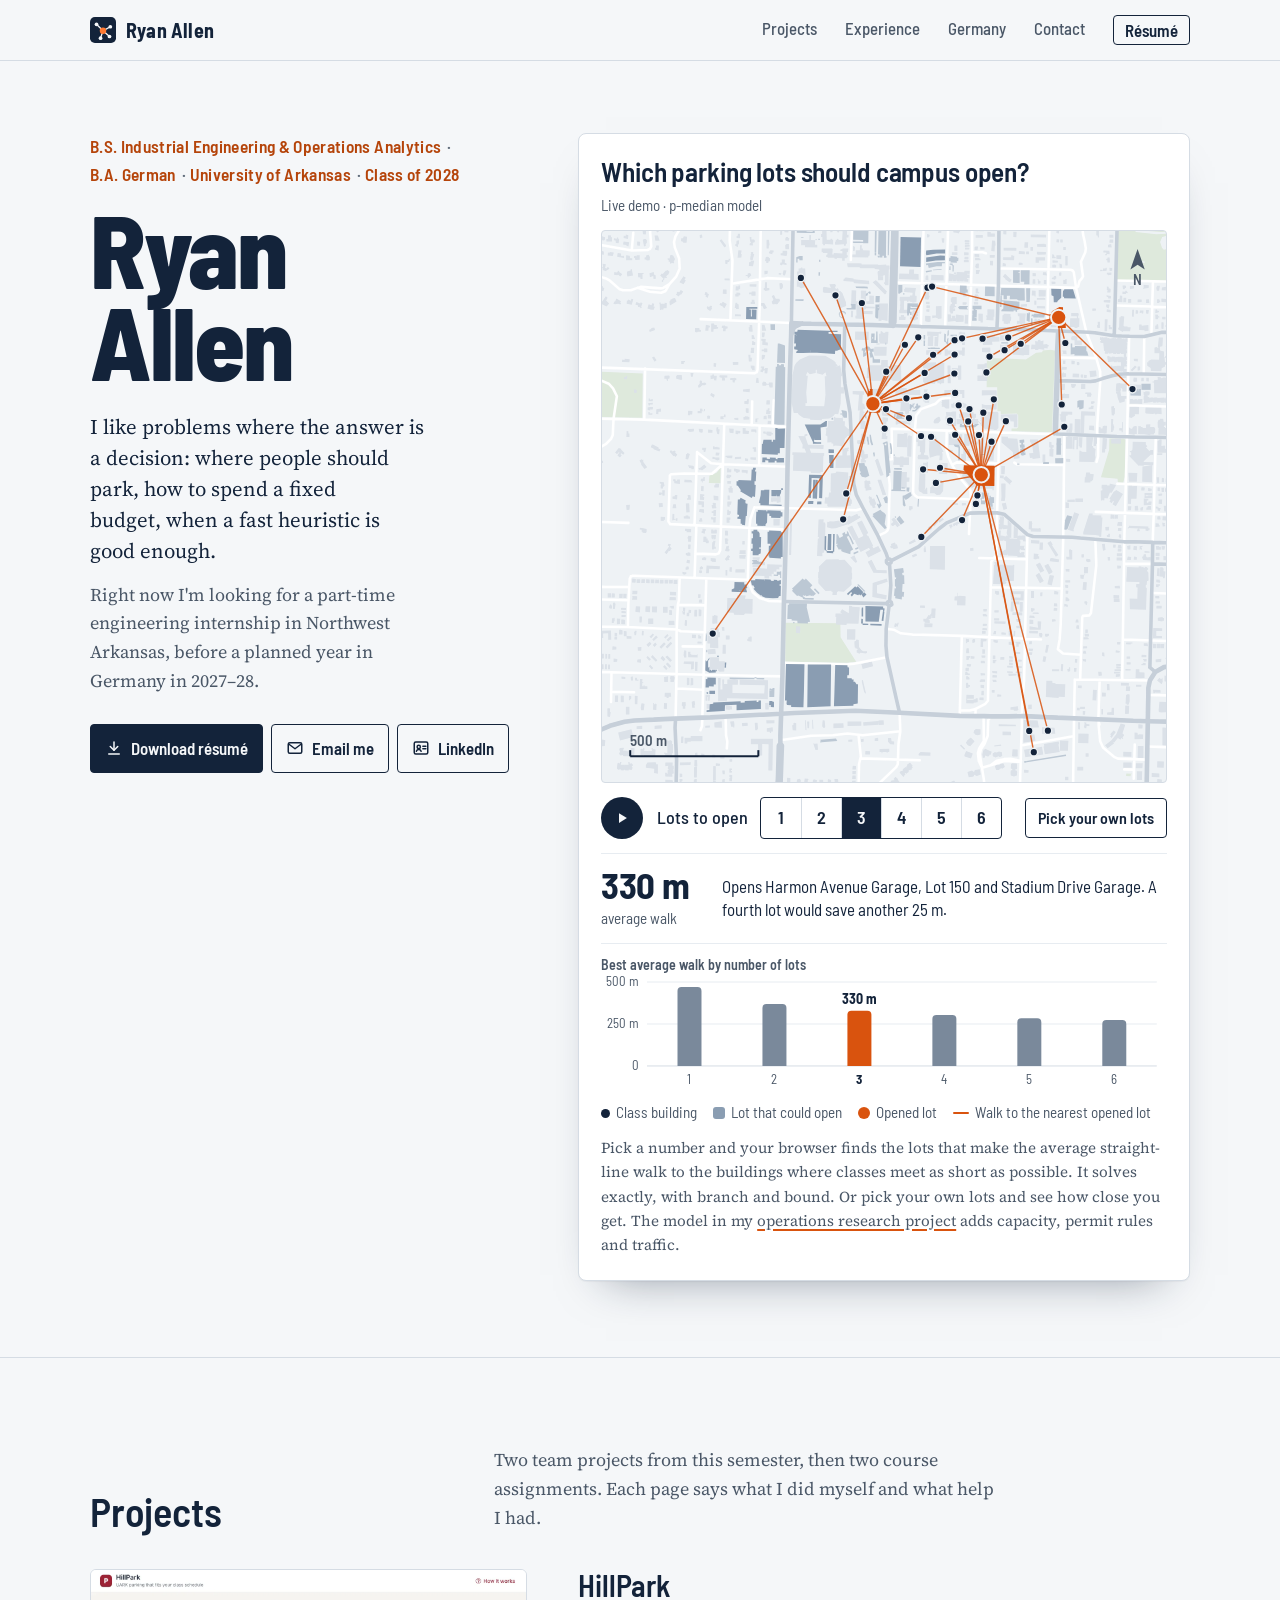
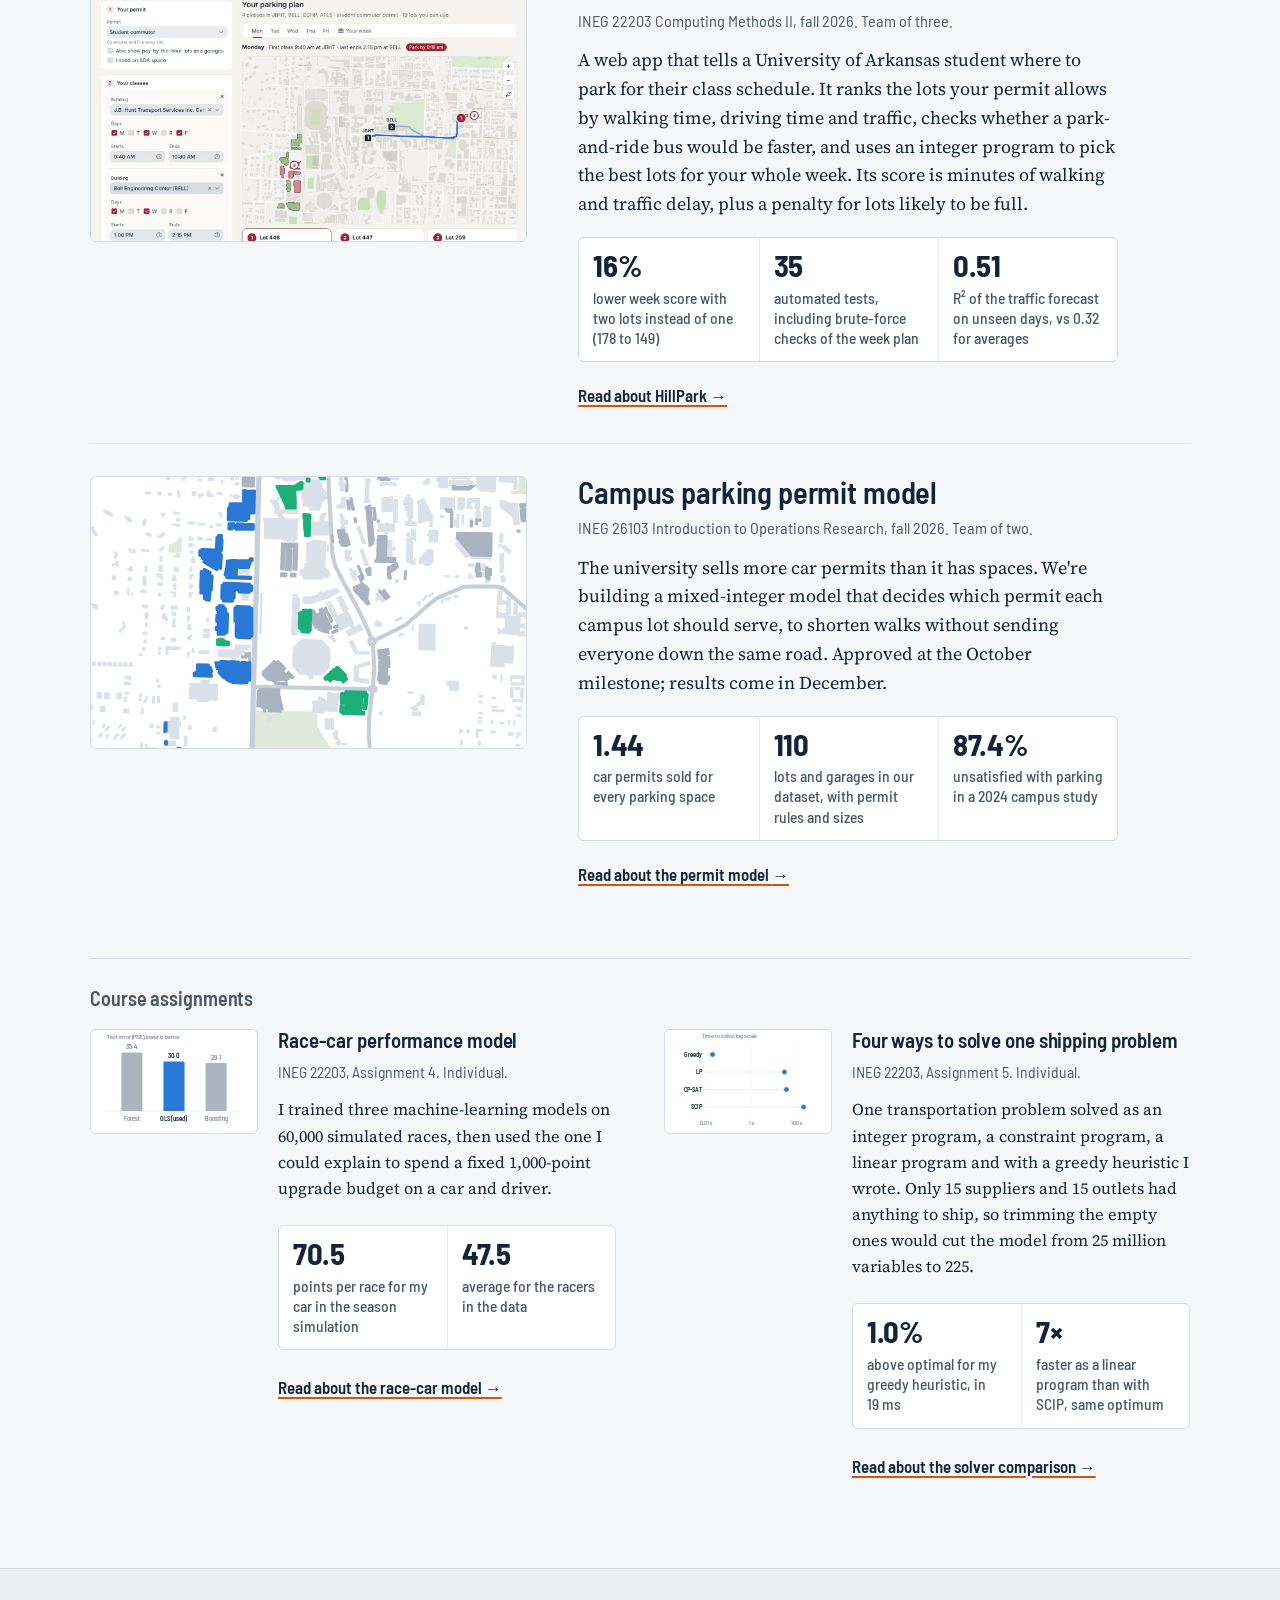
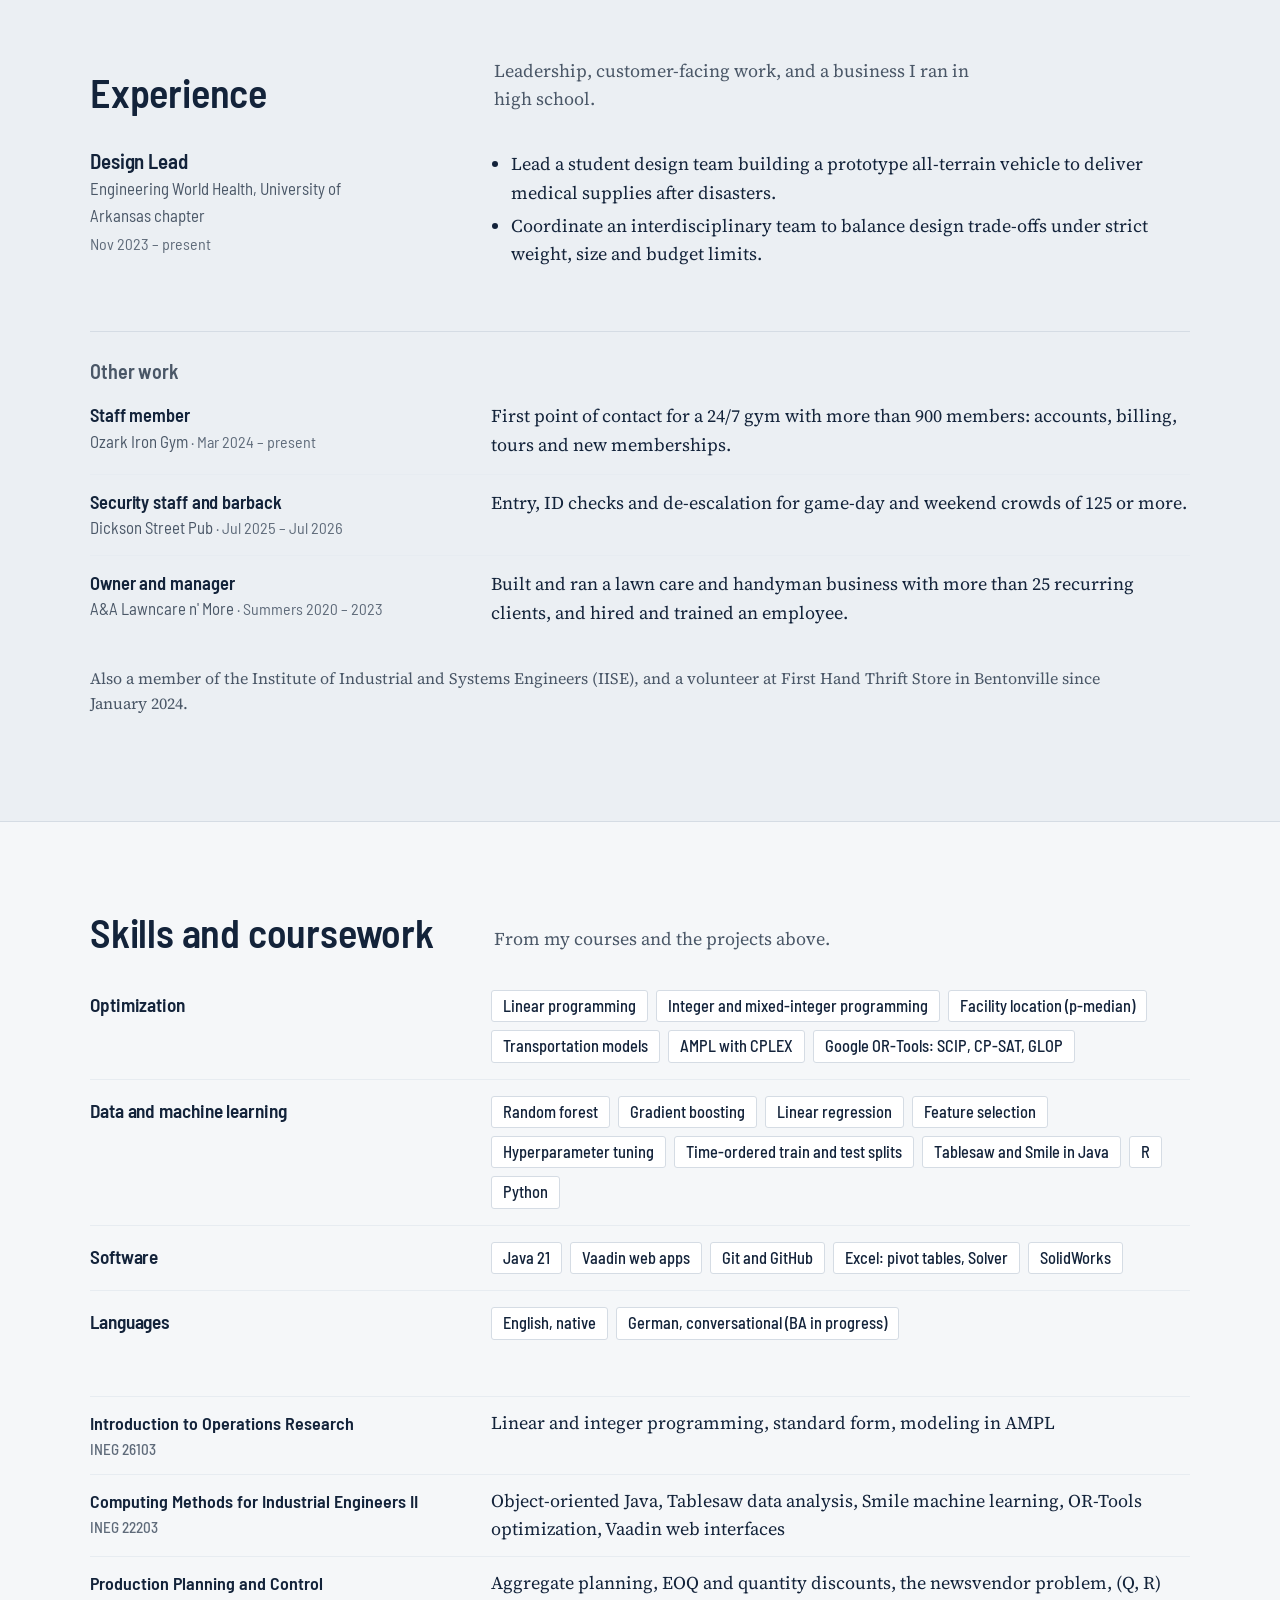
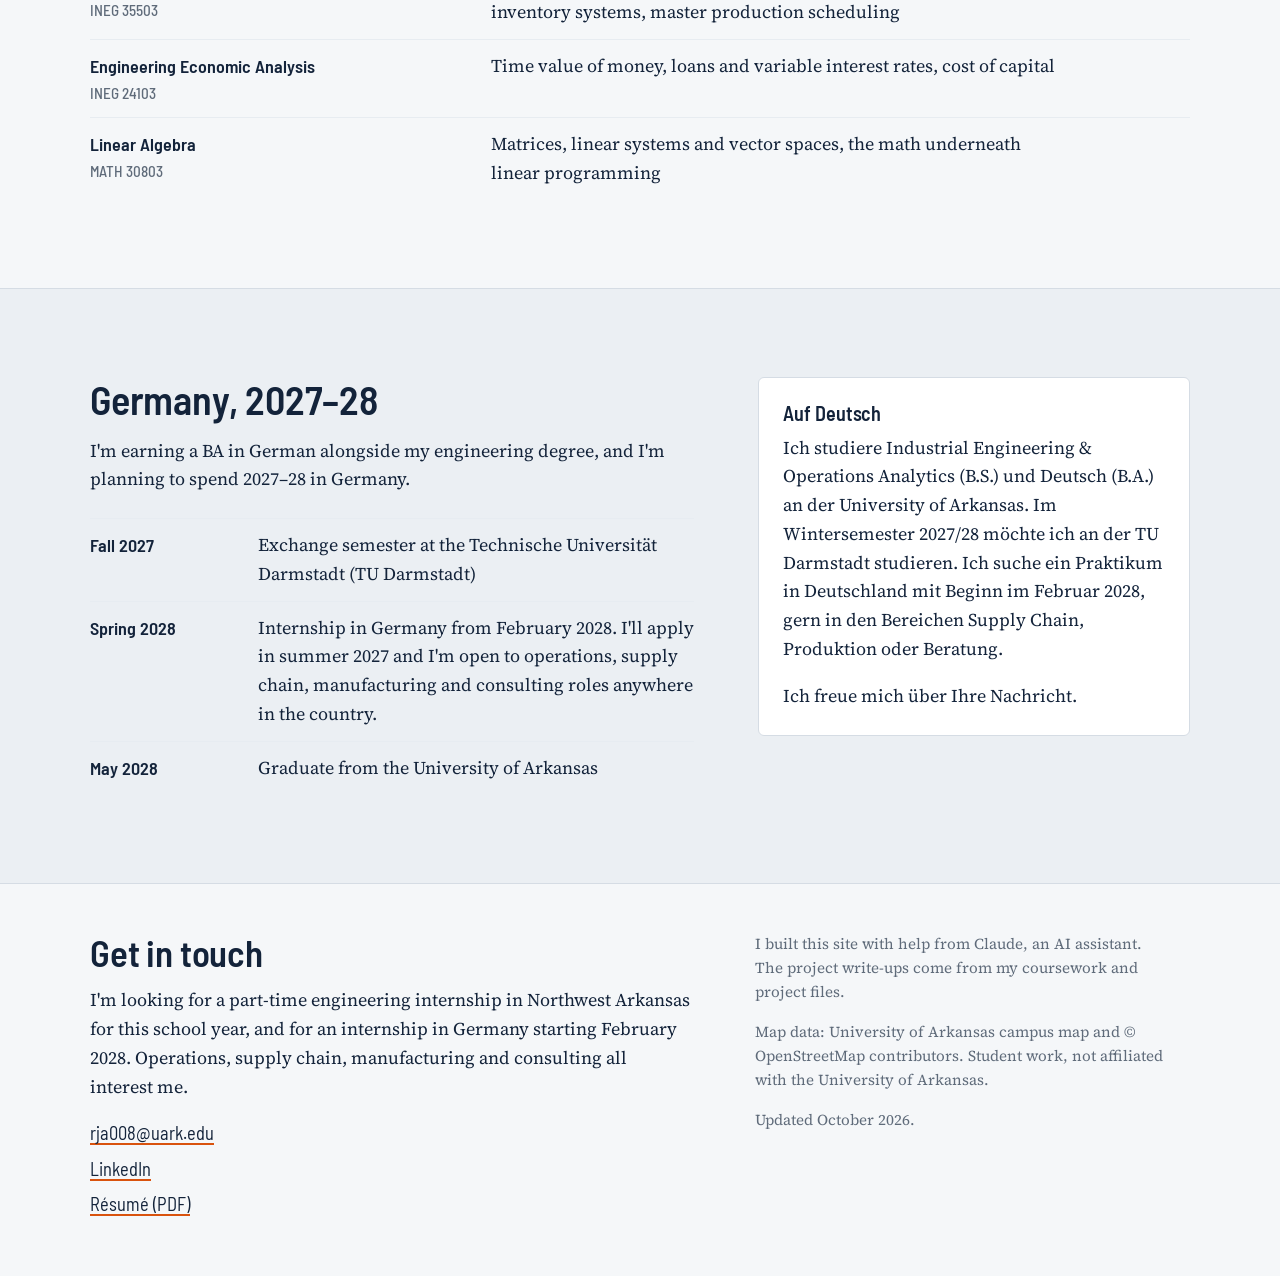
==== commit 81c3740d: "Upgrade the home page: richer hero demo, result figures, skill tags - Hero demo: exact branch-and-bo" ====
--- a/index.html
+++ b/index.html
@@ -18,7 +18,7 @@
 <link rel="icon" href="favicon.svg" type="image/svg+xml">
 <link rel="preconnect" href="https://fonts.googleapis.com">
 <link rel="preconnect" href="https://fonts.gstatic.com" crossorigin>
-<link rel="stylesheet" href="https://fonts.googleapis.com/css2?family=Barlow+Semi+Condensed:wght@500;600;700&family=Source+Serif+4:ital,opsz,wght@0,8..60,400;0,8..60,600;1,8..60,400&display=swap">
+<link rel="stylesheet" href="https://fonts.googleapis.com/css2?family=Barlow+Semi+Condensed:wght@500;600;700;800&family=Source+Serif+4:ital,opsz,wght@0,8..60,400;0,8..60,600;1,8..60,400&display=swap">
 <link rel="stylesheet" href="assets/site.css">
 </head>
 <body>
@@ -26,39 +26,44 @@
 <header class="top">
   <div class="wrap">
     <a class="brand" href="./"><svg viewBox="0 0 32 32" aria-hidden="true"><rect width="32" height="32" rx="6" fill="#13233A"/><g stroke="#F5F7F9" stroke-width="1.6" stroke-linecap="round"><path d="M16 17 8 9M16 17l9-5M16 17l-3 9M16 17l8 7"/></g><g fill="#F5F7F9"><circle cx="8" cy="9" r="2.3"/><circle cx="25" cy="12" r="2.3"/><circle cx="13" cy="26" r="2.3"/><circle cx="24" cy="24" r="2.3"/></g><circle cx="16" cy="17" r="4" fill="#FF7A33"/></svg>Ryan Allen</a>
-    <nav aria-label="Main"><ul><li class=""><a href="#projects">Projects</a></li><li class="opt"><a href="#experience">Experience</a></li><li class="opt"><a href="#germany">Germany</a></li><li class=""><a href="#contact">Contact</a></li><li class=""><a href="assets/Ryan_Allen_Resume.pdf">Résumé</a></li></ul></nav>
+    <nav aria-label="Main"><ul><li class=""><a href="#projects">Projects</a></li><li class="opt"><a href="#experience">Experience</a></li><li class="opt"><a href="#germany">Germany</a></li><li class=""><a href="#contact">Contact</a></li><li class="cta"><a href="assets/Ryan_Allen_Resume.pdf">Résumé</a></li></ul></nav>
   </div>
 </header>
 <main id="main">
 
 <section class="hero" aria-labelledby="name">
   <div class="wrap">
-    <div>
+    <div class="intro">
       <p class="eyebrow"><span>B.S. Industrial Engineering &amp; Operations Analytics<i aria-hidden="true">·</i></span> <span>B.A. German<i aria-hidden="true">·</i></span> <span>University of Arkansas<i aria-hidden="true">·</i></span> <span>Class of 2028</span></p>
       <h1 id="name"><span>Ryan</span><span>Allen</span></h1>
-      <p class="lead">I study industrial engineering and operations analytics, with a second degree in German. I like problems where the answer is a decision: where people should park, how to spend a fixed budget, when a fast heuristic is good enough.</p>
+      <p class="lead">I like problems where the answer is a decision: where people should park, how to spend a fixed budget, when a fast heuristic is good enough.</p>
       <p class="sub">Right now I'm looking for a part-time engineering internship in Northwest Arkansas, before a planned year in Germany in 2027–28.</p>
       <div class="actions">
         <a class="btn primary" href="assets/Ryan_Allen_Resume.pdf"><svg viewBox="0 0 24 24" fill="none" stroke="currentColor" stroke-width="2" stroke-linecap="round" stroke-linejoin="round" aria-hidden="true"><path d="M12 4v11"/><path d="m7 10 5 5 5-5"/><path d="M5 20h14"/></svg>Download résumé</a>
         <a class="btn" href="mailto:rja008@uark.edu"><svg viewBox="0 0 24 24" fill="none" stroke="currentColor" stroke-width="2" stroke-linecap="round" stroke-linejoin="round" aria-hidden="true"><rect x="3" y="5" width="18" height="14" rx="2"/><path d="m4 7 8 6 8-6"/></svg>Email me</a>
+        <a class="btn" href="https://www.linkedin.com/in/ryan-allen-693738390"><svg viewBox="0 0 24 24" fill="none" stroke="currentColor" stroke-width="2" stroke-linecap="round" stroke-linejoin="round" aria-hidden="true"><rect x="3" y="4" width="18" height="16" rx="2"/><circle cx="9" cy="10.5" r="2.2"/><path d="M5.8 16.4c.6-1.7 1.7-2.5 3.2-2.5s2.6.8 3.2 2.5"/><path d="M14.5 9.5h4M14.5 13h4"/></svg>LinkedIn</a>
       </div>
-      <p class="elsewhere">Also on <a href="https://www.linkedin.com/in/ryan-allen-693738390">LinkedIn</a></p>
-    </div>
-    <figure class="solver" id="solver" data-src="assets/hero-data.json" data-view="1000 230 2200 2150">
+    </div>
+    <figure class="solver panel" id="solver" data-src="assets/hero-data.json" data-view="1000 230 2200 2150">
       <div class="solver-head"><h2 class="solver-title">Which parking lots should campus open?</h2><p class="solver-tag">Live demo · p-median model</p></div>
       <div class="solver-frame"></div>
       <div class="solver-controls">
-        <div class="kpick"><span id="k-label">Parking lots to open</span><div class="seg" role="radiogroup" aria-labelledby="k-label"><button type="button" role="radio" data-k="1" aria-checked="false" tabindex="-1">1</button><button type="button" role="radio" data-k="2" aria-checked="false" tabindex="-1">2</button><button type="button" role="radio" data-k="3" aria-checked="true" tabindex="0">3</button><button type="button" role="radio" data-k="4" aria-checked="false" tabindex="-1">4</button><button type="button" role="radio" data-k="5" aria-checked="false" tabindex="-1">5</button><button type="button" role="radio" data-k="6" aria-checked="false" tabindex="-1">6</button></div></div>
-        <p class="readout" id="solver-readout" aria-live="polite"></p>
+        <button type="button" class="play" id="solver-play" aria-label="Play: open one lot at a time"><svg viewBox="0 0 24 24" aria-hidden="true"><path class="i-play" d="M8 5.5v13l10.5-6.5z" fill="currentColor"/><path class="i-pause" d="M7 5h3.6v14H7zM13.4 5H17v14h-3.6z" fill="currentColor"/></svg></button>
+        <div class="kpick"><span id="k-label">Lots to open</span><div class="seg" role="radiogroup" aria-labelledby="k-label"><button type="button" role="radio" data-k="1" aria-checked="false" tabindex="-1">1</button><button type="button" role="radio" data-k="2" aria-checked="false" tabindex="-1">2</button><button type="button" role="radio" data-k="3" aria-checked="true" tabindex="0">3</button><button type="button" role="radio" data-k="4" aria-checked="false" tabindex="-1">4</button><button type="button" role="radio" data-k="5" aria-checked="false" tabindex="-1">5</button><button type="button" role="radio" data-k="6" aria-checked="false" tabindex="-1">6</button></div></div>
+        <button type="button" class="btn small pick" id="solver-pick">Pick your own lots</button>
       </div>
+      <div class="solver-result" aria-live="polite">
+        <p class="avgwalk"><strong id="solver-walk">&nbsp;</strong><span>average walk</span></p>
+        <p class="say" id="solver-say"></p>
+      </div>
+      <div class="curve" id="solver-curve"></div>
       <ul class="legend solver-key" aria-label="Map key">
         <li><span class="sw dot"></span>Class building</li>
         <li><span class="sw"></span>Lot that could open</li>
         <li><span class="sw open"></span>Opened lot</li>
         <li><span class="sw walk"></span>Walk to the nearest opened lot</li>
       </ul>
-      <p class="opened" id="solver-opened"></p>
-      <figcaption>Pick a number and your browser finds the lots that make the average straight-line walk to class buildings as short as possible. The model in my <a href="parking-model/">operations research project</a> adds capacity, permit rules and traffic.</figcaption>
+      <figcaption>Pick a number and your browser finds the lots that make the average straight-line walk to the buildings where classes meet as short as possible. It solves exactly, with branch and bound. Or pick your own lots and see how close you get. The model in my <a href="parking-model/">operations research project</a> adds capacity, permit rules and traffic.</figcaption>
     </figure>
   </div>
 </section>
@@ -75,9 +80,13 @@
         <div>
           <h3><a href="hillpark/">HillPark</a></h3>
           <p class="meta">INEG 22203 Computing Methods II, fall 2026. Team of three.</p>
-          <p>A web app that tells a University of Arkansas student where to park for their class schedule. It ranks the lots your permit allows by walking time, driving time and traffic, checks whether a park-and-ride bus would be faster, and picks the best lots for your whole week.</p>
-          <p class="result">The week planner is an integer program. In the example week, using two lots instead of one cuts the week's score from 178 to 149 minutes, 16% less. The score is walking time plus traffic delay, with a few penalty minutes for lots likely to be full.</p>
-          <a class="more" href="hillpark/">Read about HillPark</a>
+          <p>A web app that tells a University of Arkansas student where to park for their class schedule. It ranks the lots your permit allows by walking time, driving time and traffic, checks whether a park-and-ride bus would be faster, and uses an integer program to pick the best lots for your whole week. Its score is minutes of walking and traffic delay, plus a penalty for lots likely to be full.</p>
+          <ul class="stats">
+            <li><b>16%</b><span>lower week score with two lots instead of one (178 to 149)</span></li>
+            <li><b>35</b><span>automated tests, including brute-force checks of the week plan</span></li>
+            <li><b>0.51</b><span>R² of the traffic forecast on unseen days, vs 0.32 for averages</span></li>
+          </ul>
+          <a class="more" href="hillpark/">Read about HillPark <span aria-hidden="true">→</span></a>
         </div>
       </li>
       <li>
@@ -85,9 +94,13 @@
         <div>
           <h3><a href="parking-model/">Campus parking permit model</a></h3>
           <p class="meta">INEG 26103 Introduction to Operations Research, fall 2026. Team of two.</p>
-          <p>The university sells about 1.44 car permits for every parking space. We're building a mixed-integer model that decides which permit each campus lot should serve, to shorten walks without sending everyone down the same road.</p>
-          <p class="result">Approved at the October milestone. Results come in December.</p>
-          <a class="more" href="parking-model/">Read about the permit model</a>
+          <p>The university sells more car permits than it has spaces. We're building a mixed-integer model that decides which permit each campus lot should serve, to shorten walks without sending everyone down the same road. Approved at the October milestone; results come in December.</p>
+          <ul class="stats">
+            <li><b>1.44</b><span>car permits sold for every parking space</span></li>
+            <li><b>110</b><span>lots and garages in our dataset, with permit rules and sizes</span></li>
+            <li><b>87.4%</b><span>unsatisfied with parking in a 2024 campus study</span></li>
+          </ul>
+          <a class="more" href="parking-model/">Read about the permit model <span aria-hidden="true">→</span></a>
         </div>
       </li>
     </ul>
@@ -98,22 +111,28 @@
         <h4><a href="race-car/">Race-car performance model</a></h4>
         <p class="meta">INEG 22203, Assignment 4. Individual.</p>
         <p>I trained three machine-learning models on 60,000 simulated races, then used the one I could explain to spend a fixed 1,000-point upgrade budget on a car and driver.</p>
-        <p class="result">My car averaged 70.5 championship points per race in the instructor's season simulation. The average racer in the data scored 47.5.</p>
-        <a class="more" href="race-car/">Read about the race-car model</a>
+        <ul class="stats">
+          <li><b>70.5</b><span>points per race for my car in the season simulation</span></li>
+          <li><b>47.5</b><span>average for the racers in the data</span></li>
+        </ul>
+        <a class="more" href="race-car/">Read about the race-car model <span aria-hidden="true">→</span></a>
       </li>
       <li>
         <a class="thumb" href="transportation/" tabindex="-1" aria-hidden="true"><svg class="chart" viewBox="0 0 480 300" aria-hidden="true" focusable="false"><line class="grid" x1="118.0" y1="38" x2="118.0" y2="254"/><text x="118.0" y="278" text-anchor="middle" style="font-size:17px">0.01 s</text><line class="grid" x1="250.8" y1="38" x2="250.8" y2="254"/><text x="250.8" y="278" text-anchor="middle" style="font-size:17px">1 s</text><line class="grid" x1="383.6" y1="38" x2="383.6" y2="254"/><text x="383.6" y="278" text-anchor="middle" style="font-size:17px">100 s</text><line x1="118" y1="71.5" x2="136.8" y2="71.5" style="stroke:var(--rule);stroke-width:1.5"/><text class="lbl" x="106" y="77.5" text-anchor="end" style="font-size:19px">Greedy</text><circle class="dot" cx="136.8" cy="71.5" r="8"/><line x1="118" y1="122.5" x2="346.2" y2="122.5" style="stroke:var(--rule);stroke-width:1.5"/><text class="lbl" x="106" y="128.5" text-anchor="end" style="font-size:19px">LP</text><circle class="dot" cx="346.2" cy="122.5" r="8"/><line x1="118" y1="173.5" x2="351.9" y2="173.5" style="stroke:var(--rule);stroke-width:1.5"/><text class="lbl" x="106" y="179.5" text-anchor="end" style="font-size:19px">CP-SAT</text><circle class="dot" cx="351.9" cy="173.5" r="8"/><line x1="118" y1="224.5" x2="401.9" y2="224.5" style="stroke:var(--rule);stroke-width:1.5"/><text class="lbl" x="106" y="230.5" text-anchor="end" style="font-size:19px">SCIP</text><circle class="dot" cx="401.9" cy="224.5" r="8"/><text x="106" y="24" style="font-size:18px">Time to solve, log scale</text></svg></a>
         <h4><a href="transportation/">Four ways to solve one shipping problem</a></h4>
         <p class="meta">INEG 22203, Assignment 5. Individual.</p>
-        <p>One transportation problem solved as an integer program, a constraint program, a linear program and with a greedy heuristic I wrote.</p>
-        <p class="result">The linear program came out in whole numbers on its own and matched the integer optimum in a seventh of the time. Only 15 suppliers and 15 outlets had anything to ship, so trimming the empty ones would cut the model from 25 million variables to 225.</p>
-        <a class="more" href="transportation/">Read about the solver comparison</a>
-      </li>
-    </ul>
-  </div>
-</section>
-
-<section class="section" id="experience" aria-labelledby="experience-h">
+        <p>One transportation problem solved as an integer program, a constraint program, a linear program and with a greedy heuristic I wrote. Only 15 suppliers and 15 outlets had anything to ship, so trimming the empty ones would cut the model from 25 million variables to 225.</p>
+        <ul class="stats">
+          <li><b>1.0%</b><span>above optimal for my greedy heuristic, in 19 ms</span></li>
+          <li><b>7×</b><span>faster as a linear program than with SCIP, same optimum</span></li>
+        </ul>
+        <a class="more" href="transportation/">Read about the solver comparison <span aria-hidden="true">→</span></a>
+      </li>
+    </ul>
+  </div>
+</section>
+
+<section class="section shade" id="experience" aria-labelledby="experience-h">
   <div class="wrap">
     <div class="section-head">
       <h2 id="experience-h">Experience</h2>
@@ -144,26 +163,15 @@
       <h2 id="skills-h">Skills and coursework</h2>
       <p>From my courses and the projects above.</p>
     </div>
-    <div class="skills">
-      <div><h3>Optimization</h3><ul>
-        <li>Linear, integer and mixed-integer programming</li>
-        <li>Facility location (p-median) and transportation models</li>
-        <li>AMPL with CPLEX</li>
-        <li>Google OR-Tools: SCIP, CP-SAT, GLOP</li></ul></div>
-      <div><h3>Data and machine learning</h3><ul>
-        <li>Random forest, gradient boosting, linear regression</li>
-        <li>Feature selection and hyperparameter tuning</li>
-        <li>Time-ordered train and test splits</li>
-        <li>Tablesaw and Smile in Java</li>
-        <li>R and Python</li></ul></div>
-      <div><h3>Software</h3><ul>
-        <li>Java 21 and Vaadin web apps</li>
-        <li>Git and GitHub</li>
-        <li>Excel: pivot tables, Solver</li>
-        <li>SolidWorks</li></ul></div>
-      <div><h3>Languages</h3><ul>
-        <li>English, native</li>
-        <li>German, conversational (BA in progress)</li></ul></div>
+    <div class="skillrows">
+      <div><h3>Optimization</h3><ul class="tags">
+        <li>Linear programming</li><li>Integer and mixed-integer programming</li><li>Facility location (p-median)</li><li>Transportation models</li><li>AMPL with CPLEX</li><li>Google OR-Tools: SCIP, CP-SAT, GLOP</li></ul></div>
+      <div><h3>Data and machine learning</h3><ul class="tags">
+        <li>Random forest</li><li>Gradient boosting</li><li>Linear regression</li><li>Feature selection</li><li>Hyperparameter tuning</li><li>Time-ordered train and test splits</li><li>Tablesaw and Smile in Java</li><li>R</li><li>Python</li></ul></div>
+      <div><h3>Software</h3><ul class="tags">
+        <li>Java 21</li><li>Vaadin web apps</li><li>Git and GitHub</li><li>Excel: pivot tables, Solver</li><li>SolidWorks</li></ul></div>
+      <div><h3>Languages</h3><ul class="tags">
+        <li>English, native</li><li>German, conversational (BA in progress)</li></ul></div>
     </div>
     <ul class="courses" aria-label="Relevant courses">
       <li><span class="c">Introduction to Operations Research<small>INEG 26103</small></span><span>Linear and integer programming, standard form, modeling in AMPL</span></li>
@@ -175,7 +183,7 @@
   </div>
 </section>
 
-<section class="section" id="germany" aria-labelledby="germany-h">
+<section class="section shade" id="germany" aria-labelledby="germany-h">
   <div class="wrap de">
     <div>
       <h2 id="germany-h">Germany, 2027–28</h2>
--- a/assets/site.css
+++ b/assets/site.css
@@ -381,3 +381,106 @@
 .skills { grid-template-columns: repeat(4, minmax(0, 1fr)); }
 @media (max-width: 1000px) { .skills { grid-template-columns: repeat(2, minmax(0, 1fr)); } }
 @media (max-width: 560px) { .skills { grid-template-columns: minmax(0, 1fr); } }
+
+/* ---- 10/14 upgrade: heavier name, résumé button,
+   shaded bands, result strips, skill tags, and a richer hero demo in a raised panel ---- */
+:root { --shade: #EBEFF3; --bar: #7A899B; }
+
+.hero h1 { font-weight: 800; }
+.top nav .cta a { display: inline-block; border: 1.5px solid var(--ink); border-radius: 4px; padding: 1px 11px; color: var(--ink); font-weight: 600; }
+.top nav .cta a:hover { background: var(--ink); color: var(--paper); text-decoration: none; }
+
+/* Every other home section sits on a slightly darker band */
+.section.shade { background: var(--shade); }
+
+/* Results as a strip of figures, after the title block on the project pages */
+.stats { list-style: none; margin: 4px 0 20px; padding: 0; display: grid; grid-template-columns: repeat(3, minmax(0, 1fr)); max-width: 60ch;
+  background: var(--surface); border: 1px solid var(--rule); border-radius: 6px; }
+.work-small .stats { grid-template-columns: repeat(2, minmax(0, 1fr)); }
+.stats li { min-width: 0; padding: 12px 14px 13px; border-left: 1px solid var(--rule-soft); }
+.stats li:first-child { border-left: 0; }
+.stats b { display: block; font-family: var(--display); font-weight: 700; font-size: clamp(1.75rem, 2.4vw, 2.2rem); line-height: 1; letter-spacing: -0.01em; color: var(--ink); }
+.stats span { display: block; margin-top: 7px; font-family: var(--display); font-weight: 500; font-size: 0.97rem; line-height: 1.3; color: var(--ink-2); }
+@media (max-width: 560px) {
+  .stats, .work-small .stats { grid-template-columns: minmax(0, 1fr); }
+  .stats li { display: grid; grid-template-columns: 4.4rem minmax(0, 1fr); gap: 12px; align-items: baseline; padding: 10px 12px; border-left: 0; border-top: 1px solid var(--rule-soft); }
+  .stats li:first-child { border-top: 0; }
+  .stats b { font-size: 1.6rem; }
+  .stats span { margin-top: 0; }
+}
+
+/* Skills: one row per group, items as tags */
+.skillrows > div { display: grid; grid-template-columns: minmax(0, 4fr) minmax(0, 8fr); gap: 10px clamp(24px, 4vw, 56px); align-items: baseline; padding: 16px 0; border-top: 1px solid var(--rule-soft); }
+.skillrows > div:first-child { border-top: 0; padding-top: 0; }
+.skillrows h3 { font-size: 1.2rem; }
+.tags { list-style: none; margin: 0; padding: 0; display: flex; flex-wrap: wrap; gap: 8px; }
+.tags li { font-family: var(--display); font-weight: 500; font-size: 1.02rem; line-height: 1.25; padding: 5px 11px; color: var(--ink);
+  background: var(--surface); border: 1px solid var(--rule); border-radius: 3px; }
+@media (max-width: 760px) { .skillrows > div { grid-template-columns: minmax(0, 1fr); } }
+
+/* Hero demo: raised panel, play, pick-your-own, result and trade-off chart */
+.solver.panel { background: var(--surface); border: 1px solid var(--rule); border-radius: 8px; padding: clamp(14px, 1.8vw, 22px);
+  box-shadow: 0 1px 1px rgba(19, 35, 58, 0.04), 0 22px 44px -28px rgba(19, 35, 58, 0.5); }
+.solver.panel .solver-frame { border-radius: 4px; }
+.solver-controls { justify-content: flex-start; gap: 10px 14px; margin-top: 14px; }
+.play { flex: none; display: grid; place-items: center; width: 42px; height: 42px; padding: 0; border: 0; border-radius: 50%;
+  background: var(--ink); color: var(--paper); cursor: pointer; }
+.play:hover { background: var(--signal); color: #fff; }
+.play svg { width: 18px; height: 18px; }
+.play .i-pause, .play.on .i-play { display: none; }
+.play.on .i-pause { display: inline; }
+.btn.small { min-height: 40px; padding: 6px 12px; font-size: 1rem; background: var(--surface); cursor: pointer; }
+.solver-controls .pick { margin-left: auto; }
+.solver.picking .pick { background: var(--ink); color: var(--paper); }
+.solver.picking .solver-frame { cursor: crosshair; }
+.solver.picking .lot.cand { cursor: pointer; }
+.solver.picking .lot.cand:hover { fill: var(--ink-3); }
+.solver.picking .lot.cand.open:hover { fill: var(--signal-text); }
+.solver .lot.cand:focus { outline: none; }
+.solver .lot.cand:focus-visible { stroke: var(--focus); stroke-width: 14; }
+
+.solver-result { display: grid; grid-template-columns: auto minmax(0, 1fr); gap: 4px 18px; align-items: center; margin-top: 14px; padding: 12px 0;
+  border-top: 1px solid var(--rule-soft); border-bottom: 1px solid var(--rule-soft); }
+.avgwalk { margin: 0; min-width: 6.4rem; font-family: var(--display); }
+.avgwalk strong { display: block; font-size: 2.3rem; font-weight: 700; line-height: 1; letter-spacing: -0.01em; }
+.avgwalk span { display: block; margin-top: 4px; font-size: 0.95rem; color: var(--ink-2); }
+.say { margin: 0; font-family: var(--display); font-size: 1.06rem; line-height: 1.35; }
+
+.curve { margin-top: 14px; min-height: 132px; }
+.curve svg { display: block; width: 100%; height: auto; overflow: visible; }
+.curve text { font-family: var(--display); font-size: 13px; fill: var(--ink-2); }
+.curve .ttl { font-size: 14px; font-weight: 600; }
+.curve .tick.sel, .curve .val { fill: var(--ink); font-weight: 700; }
+.curve .val { font-size: 14px; }
+.curve .grid { stroke: var(--rule-soft); stroke-width: 1; }
+.curve .base { stroke: var(--rule); stroke-width: 1; }
+.curve .bar { fill: var(--bar); }
+.curve .bar.on { fill: var(--signal); }
+.curve .hit { fill: transparent; cursor: pointer; }
+.curve .gap { stroke: var(--ink); stroke-width: 2; }
+.curve .you { fill: var(--ink); stroke: var(--surface); stroke-width: 2; }
+@media (max-width: 480px) {
+  .kpick button { min-width: 36px; }
+  .solver-controls .pick { margin-left: 0; }
+  .avgwalk strong { font-size: 2rem; }
+}
+
+/* Hero buttons: one row when the column is wide enough; otherwise the résumé on top and the other two side by side */
+.hero .intro { container-type: inline-size; }
+.hero .actions { gap: 8px; }
+.hero .actions .btn { padding: 10px 14px; justify-content: center; }
+@container (max-width: 425px) {
+  .hero .actions { display: grid; grid-template-columns: minmax(0, 1fr) minmax(0, 1fr); }
+  .hero .actions .primary { grid-column: 1 / -1; }
+}
+
+/* Demo controls on phones: label on top, play beside the lot buttons, pick button full width */
+@media (max-width: 480px) {
+  .solver-controls { display: grid; grid-template-columns: auto minmax(0, 1fr); gap: 8px 10px; align-items: center; }
+  .solver-controls .kpick { display: contents; }
+  #k-label { grid-row: 1; grid-column: 1 / -1; color: var(--ink-2); }
+  .solver-controls .play { grid-row: 2; grid-column: 1; }
+  .kpick .seg { grid-row: 2; grid-column: 2; display: flex; }
+  .kpick .seg button { flex: 1; min-width: 0; }
+  .solver-controls .pick { grid-row: 3; grid-column: 1 / -1; justify-content: center; }
+}
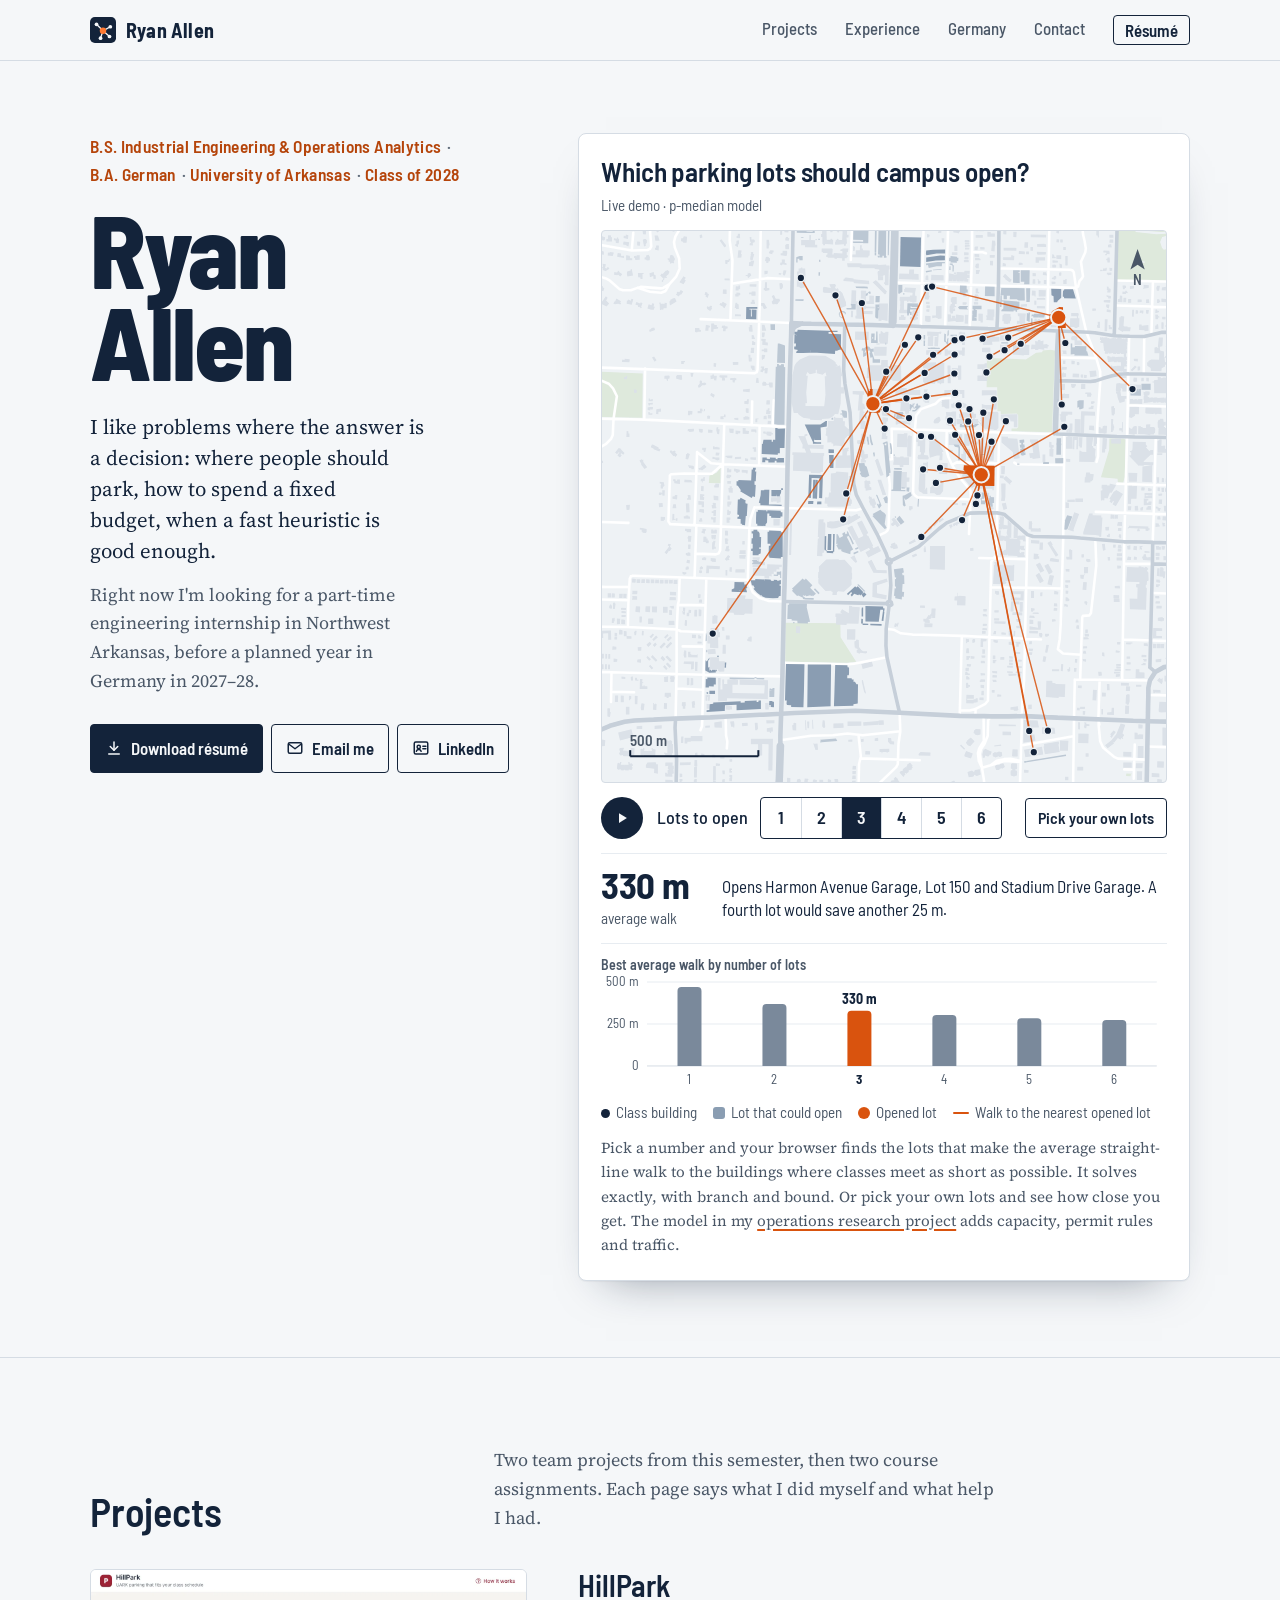
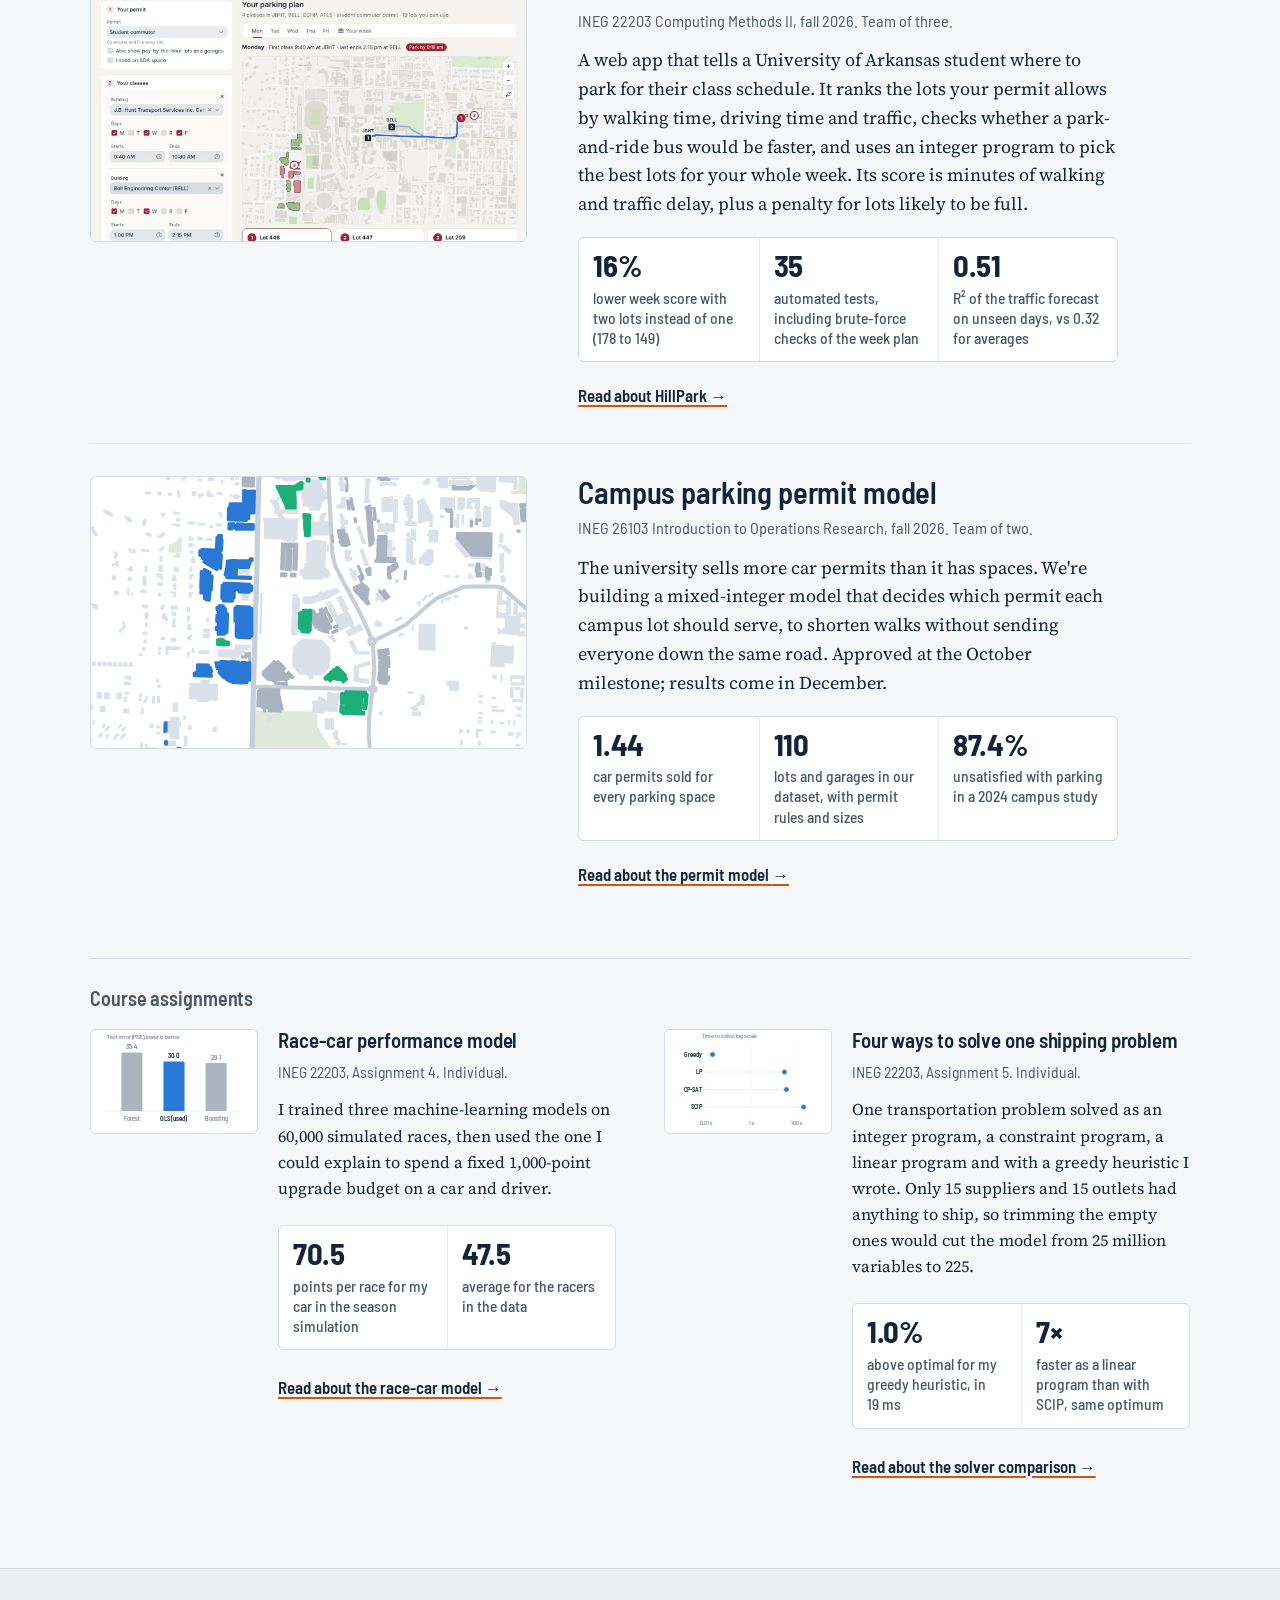
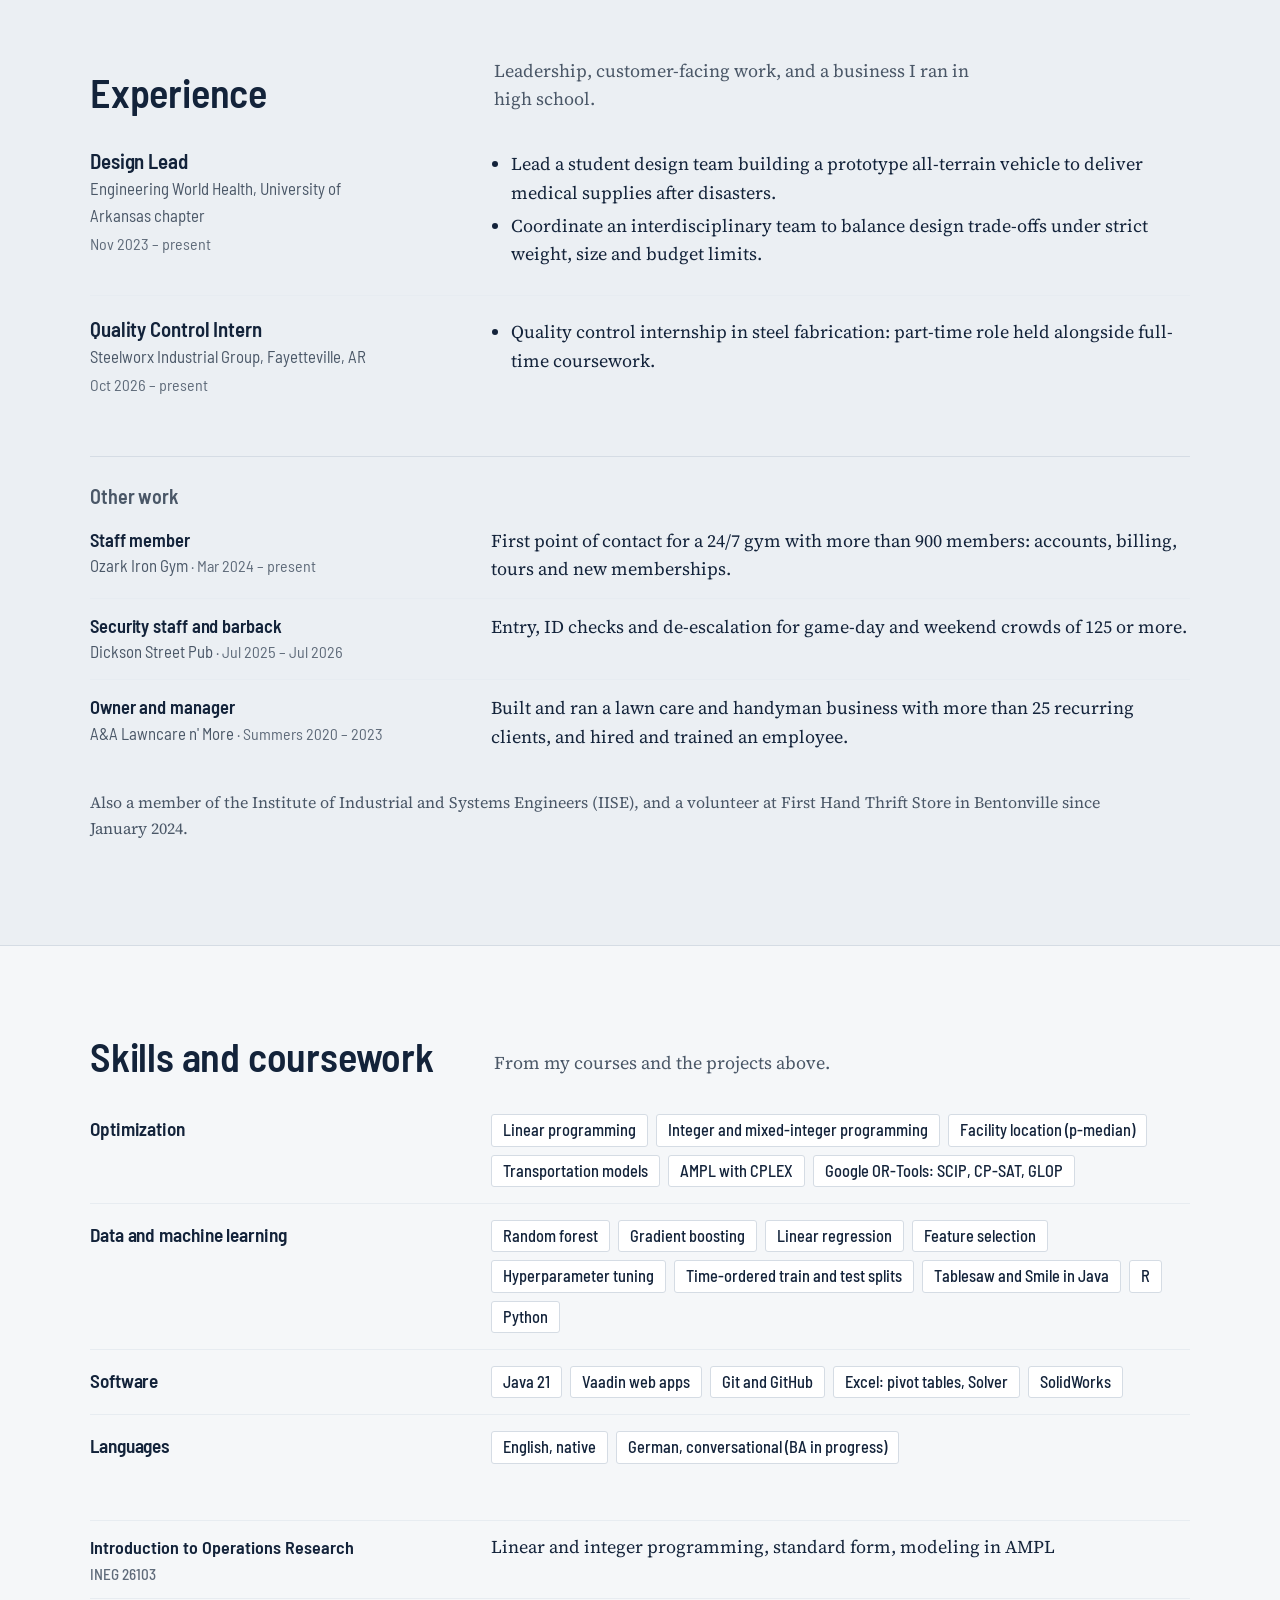
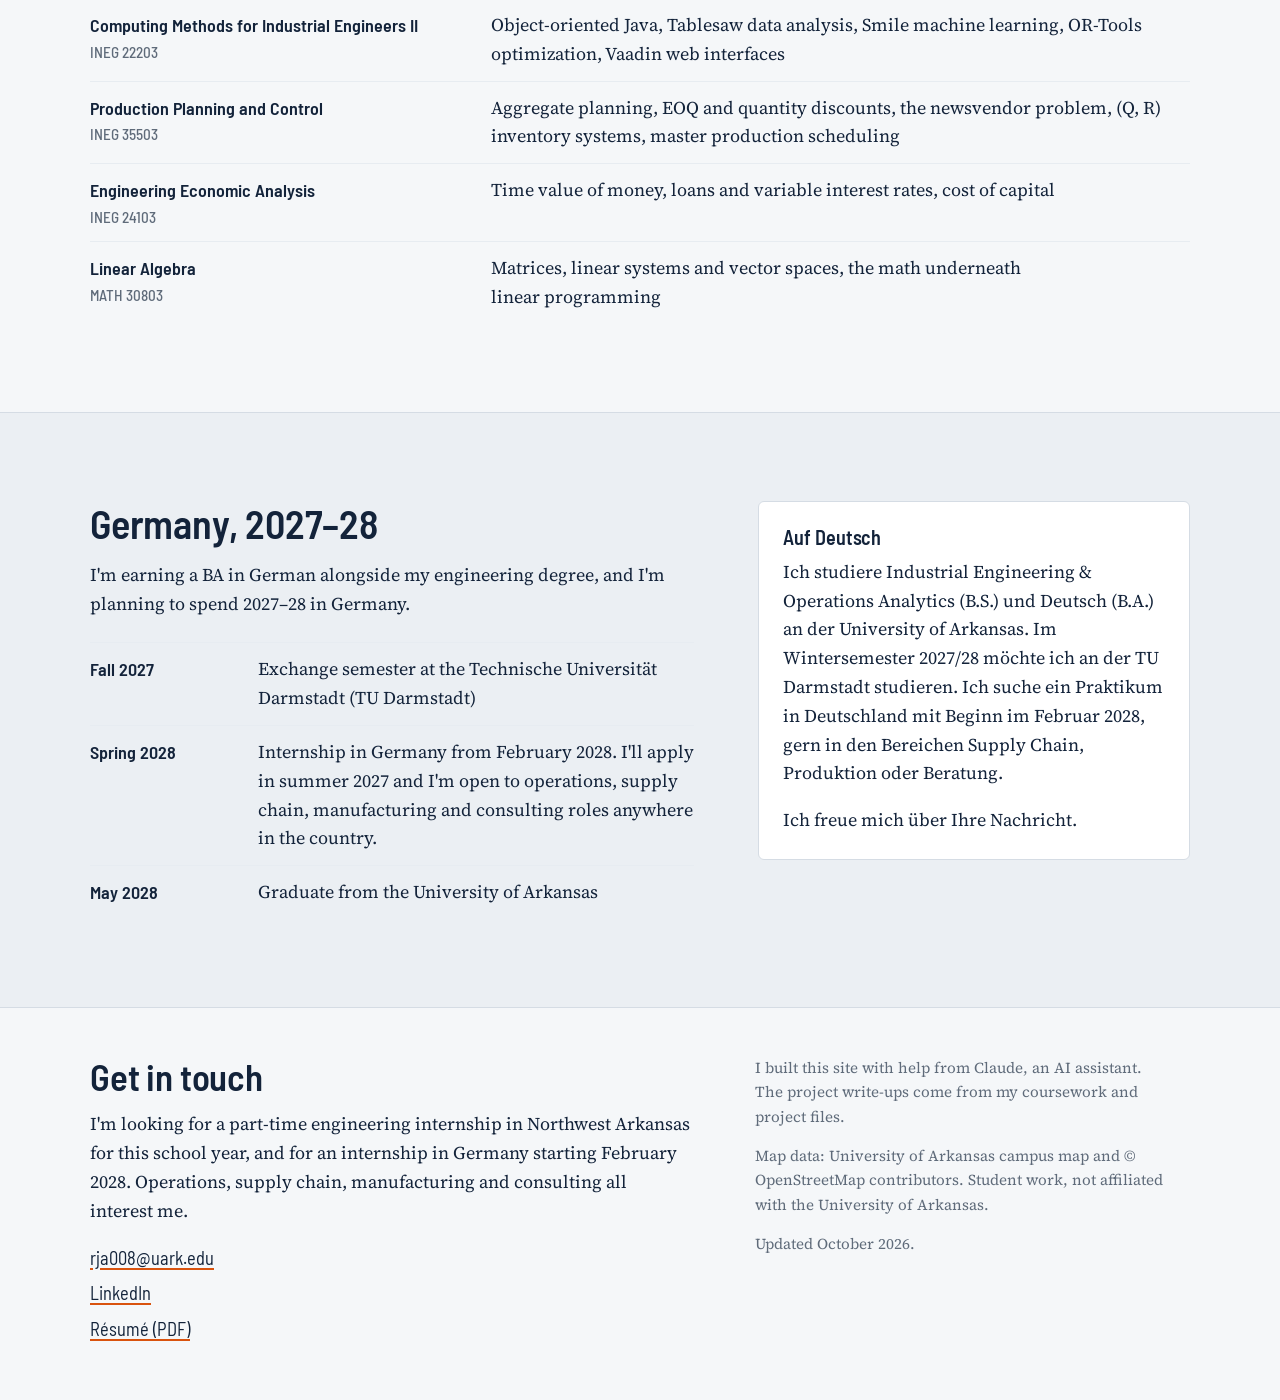
==== commit c117cf14: "Add Steelworx QC internship and update resume" ====
--- a/index.html
+++ b/index.html
@@ -146,6 +146,12 @@
           <li>Coordinate an interdisciplinary team to balance design trade-offs under strict weight, size and budget limits.</li>
         </ul>
       </li>
+      <li>
+        <div><h3>Quality Control Intern</h3><p class="org">Steelworx Industrial Group, Fayetteville, AR</p><p class="when">Oct 2026 – present</p></div>
+        <ul>
+          <li>Quality control internship in steel fabrication: part-time role held alongside full-time coursework.</li>
+        </ul>
+      </li>
     </ul>
     <h3 class="subhead">Other work</h3>
     <ul class="jobs brief">
